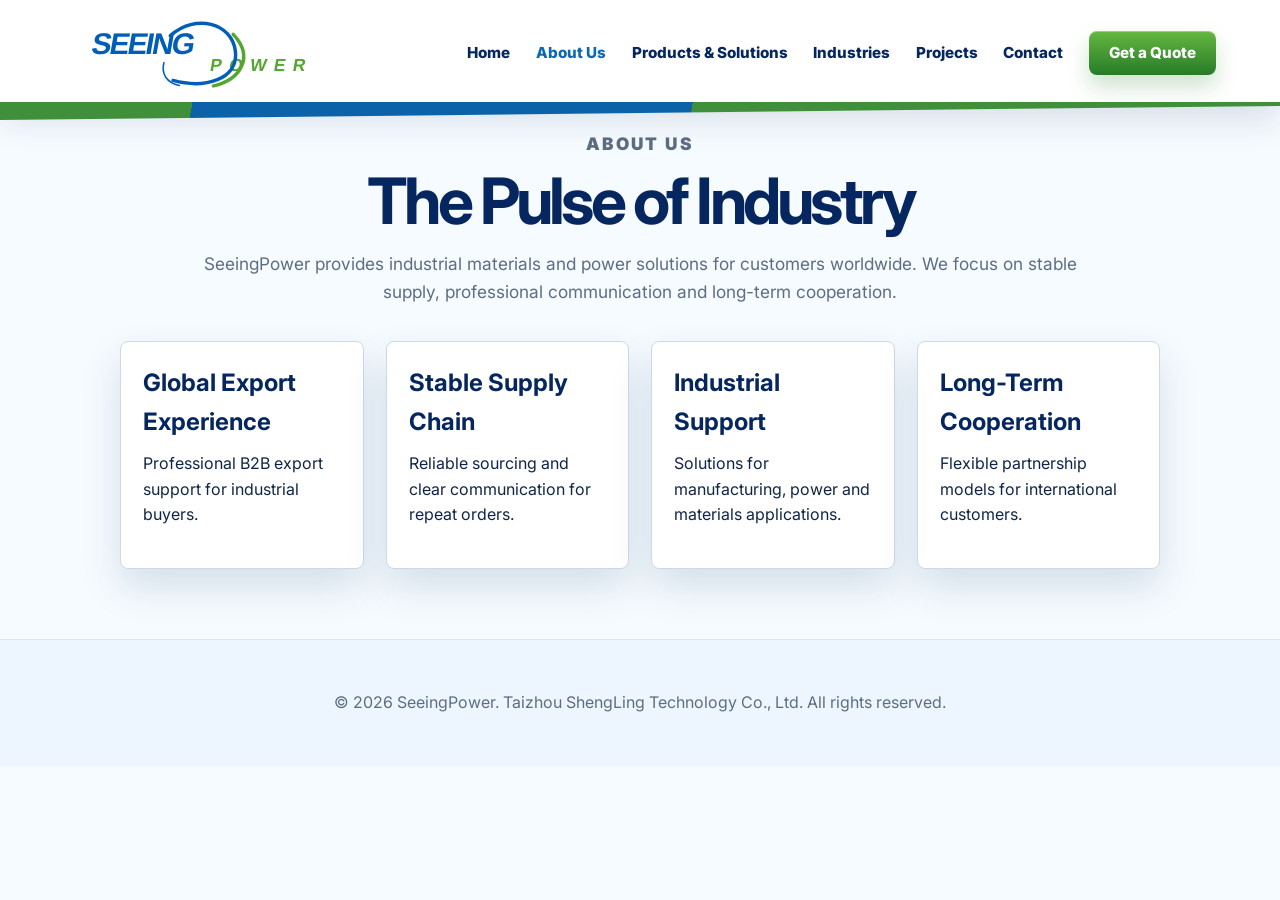
==== about.html @ 0cc02119 "Merge branch 'main' into 4ptxtf-codex/logo" ====
<!DOCTYPE html>
<html lang="en">
<head>
  <meta charset="UTF-8" />
  <meta name="viewport" content="width=device-width, initial-scale=1.0" />
  <meta name="description" content="Learn about SeeingPower, a global supplier of industrial materials and power system solutions." />
  <title>About Us | SeeingPower</title>
  <link rel="preconnect" href="https://fonts.googleapis.com" />
  <link rel="preconnect" href="https://fonts.gstatic.com" crossorigin />
  <link href="https://fonts.googleapis.com/css2?family=Inter:wght@400;500;600;700;800;900&display=swap" rel="stylesheet" />
  <link rel="stylesheet" href="css/style.css" />
</head>
<body>
  <header class="site-header inner-header" data-header><a class="brand" href="index.html" aria-label="SeeingPower home"><img class="brand-logo" src="assets/images/seeingpower-logo.svg" alt="SeeingPower" /></a><button class="nav-toggle" type="button" aria-label="Open navigation" aria-expanded="false" data-nav-toggle><span></span><span></span><span></span></button><nav class="main-nav" data-nav><a href="index.html">Home</a><a class="active" href="about.html">About Us</a><a href="products.html">Products &amp; Solutions</a><a href="index.html#industries">Industries</a><a href="index.html#featured-solutions">Projects</a><a href="contact.html">Contact</a><a class="nav-cta" href="contact.html#get-quote">Get a Quote</a></nav></header>
  <main class="page-main">
    <section class="page-hero"><p class="eyebrow">About Us</p><h1>The Pulse of Industry</h1><p>SeeingPower provides industrial materials and power solutions for customers worldwide. We focus on stable supply, professional communication and long-term cooperation.</p></section>
    <section class="page-grid four"><article class="page-card"><h2>Global Export Experience</h2><p>Professional B2B export support for industrial buyers.</p></article><article class="page-card"><h2>Stable Supply Chain</h2><p>Reliable sourcing and clear communication for repeat orders.</p></article><article class="page-card"><h2>Industrial Support</h2><p>Solutions for manufacturing, power and materials applications.</p></article><article class="page-card"><h2>Long-Term Cooperation</h2><p>Flexible partnership models for international customers.</p></article></section>
  </main>
  <footer class="site-footer"><p>© <span data-year></span> SeeingPower. Taizhou ShengLing Technology Co., Ltd. All rights reserved.</p></footer><script src="js/main.js"></script>
</body>
</html>
---- css/style.css ----
:root {
  --navy: #06265f;
  --blue: #0b68b7;
  --blue-soft: #eaf5ff;
  --green: #49a22f;
  --green-dark: #277321;
  --ink: #0d203d;
  --muted: #5d6d82;
  --line: #c8d8ea;
  --shadow: 0 18px 40px rgba(9, 55, 105, 0.14);
}

* { box-sizing: border-box; }
html { scroll-behavior: smooth; }
body { margin: 0; font-family: Inter, -apple-system, BlinkMacSystemFont, "Segoe UI", sans-serif; color: var(--ink); background: #f6fbff; line-height: 1.6; }
a { color: inherit; text-decoration: none; }

.site-header { position: fixed; inset: 0 0 auto; z-index: 50; min-height: 88px; display: flex; align-items: center; justify-content: space-between; gap: 24px; padding: 18px clamp(20px, 5vw, 64px); background: rgba(255,255,255,0.78); backdrop-filter: blur(12px); transition: background 0.25s ease, box-shadow 0.25s ease; }
.site-header::after { content: ""; position: absolute; left: 0; right: 0; bottom: -14px; height: 18px; background: linear-gradient(100deg, #3f8f3b 0 15%, #0b62a8 15% 54%, #3f8f3b 54% 100%); clip-path: polygon(0 0, 100% 0, 100% 22%, 0 100%); }
.site-header.scrolled, .inner-header { background: rgba(255,255,255,0.97); box-shadow: 0 14px 32px rgba(7, 32, 78, 0.12); }
.brand { display: inline-flex; align-items: center; flex: 0 0 auto; width: clamp(190px, 22vw, 300px); min-width: 190px; }
.brand-logo { display: block; width: 100%; height: auto; max-height: 70px; object-fit: contain; }
.main-nav { display: flex; align-items: center; gap: clamp(10px, 2vw, 28px); }
.main-nav a { color: var(--navy); font-size: 0.95rem; font-weight: 800; }
.main-nav a:hover, .main-nav a.active { color: var(--blue); }
.nav-cta { display: inline-flex; align-items: center; justify-content: center; min-height: 44px; padding: 0 20px; border-radius: 8px; color: #fff !important; background: linear-gradient(180deg, #65b840, #277b27); box-shadow: inset 0 1px 0 rgba(255,255,255,0.35), 0 12px 22px rgba(39,123,39,0.22); }
.nav-toggle { display: none; border: 0; background: transparent; padding: 8px; }
.nav-toggle span { display: block; width: 24px; height: 2px; margin: 5px 0; background: var(--navy); }

.hero { position: relative; min-height: 660px; overflow: hidden; display: flex; align-items: center; padding: 132px clamp(22px, 8vw, 100px) 72px; color: #fff; background: radial-gradient(circle at 80% 24%, rgba(255,255,255,0.94), rgba(255,255,255,0.08) 18%, transparent 34%), linear-gradient(180deg, #83ceff 0%, #d8efff 42%, #f8fcff 100%); }
.hero::after { content: ""; position: absolute; left: -5%; right: -5%; bottom: -62px; z-index: 6; height: 120px; background: rgba(255,255,255,0.97); transform: rotate(-1.5deg); transform-origin: left top; }
.hero-overlay { position: absolute; inset: 0; z-index: 2; background: linear-gradient(90deg, rgba(0,91,176,0.94) 0%, rgba(0,127,214,0.70) 34%, rgba(0,127,214,0.16) 64%, transparent 100%); }
.network-pattern { position: absolute; inset: 110px auto 0 0; z-index: 3; width: 42%; opacity: 0.48; background-image: radial-gradient(circle, rgba(255,255,255,0.95) 0 3px, transparent 4px), linear-gradient(32deg, transparent 48%, rgba(255,255,255,0.45) 49%, rgba(255,255,255,0.45) 51%, transparent 52%), linear-gradient(146deg, transparent 48%, rgba(255,255,255,0.38) 49%, rgba(255,255,255,0.38) 51%, transparent 52%); background-size: 60px 60px, 92px 78px, 88px 76px; mask-image: linear-gradient(90deg, #000 0%, rgba(0,0,0,0.7) 62%, transparent 100%); }
.industrial-scene { position: absolute; inset: 0 0 0 auto; z-index: 1; width: 72%; }
.stack, .factory, .generator-unit, .pipes { position: absolute; display: block; border: 1px solid rgba(5,42,82,0.24); background: linear-gradient(90deg, #c9d5df, #f9fbfd 42%, #8da2b3 70%, #f5f8fb); box-shadow: 0 18px 45px rgba(16,45,72,0.26); }
.stack { bottom: 162px; width: 64px; border-radius: 30px 30px 7px 7px; }
.stack::before { content: ""; position: absolute; left: 9px; right: 9px; top: -28px; height: 34px; border: 2px solid rgba(6,55,100,0.42); border-bottom: 0; border-radius: 18px 18px 0 0; }
.stack-lg { right: 9%; height: 320px; }
.stack-md { right: 22%; bottom: 142px; height: 260px; transform: scale(0.9); }
.stack-sm { right: 40%; bottom: 122px; height: 190px; transform: scale(0.72); }
.factory-main { right: 26%; bottom: 90px; width: 330px; height: 135px; border-radius: 5px; background: linear-gradient(180deg, #f7f8f8, #c8d4dc); }
.factory-sub { right: 47%; bottom: 72px; width: 170px; height: 95px; border-radius: 5px; background: linear-gradient(180deg, #f7f8f8, #c8d4dc); }
.generator-unit { right: 2%; bottom: 72px; width: min(35vw, 460px); height: 145px; border-radius: 16px; background: linear-gradient(90deg, #2f4055, #d8e1e8 24%, #19283a 28%, #91a2b3 58%, #263546 100%); }
.generator-unit::after { content: ""; position: absolute; right: 24px; top: 24px; width: 96px; height: 96px; border-radius: 50%; border: 16px solid #111d2c; background: repeating-radial-gradient(circle, #73889c 0 3px, #1f3044 4px 7px); }
.pipes { right: 0; bottom: 232px; width: 58%; height: 18px; border-radius: 999px; background: linear-gradient(180deg, #f9fbfd, #9baebe); box-shadow: 0 18px 0 #7d91a5, 0 36px 0 #c3d0da; }
.hero-copy { position: relative; z-index: 4; width: min(560px, 100%); text-shadow: 0 3px 12px rgba(0,34,90,0.36); }
.hero h1 { margin: 0; font-size: clamp(3rem, 6.1vw, 5.4rem); line-height: 0.94; font-weight: 900; letter-spacing: -0.045em; }
.title-rule { display: block; width: 92px; height: 4px; margin: 18px 0 14px; background: #fff; border-radius: 999px; }
.hero-subtitle { margin: 0 0 14px; font-size: clamp(1.38rem, 2.5vw, 2rem); font-weight: 800; }
.hero-description { max-width: 440px; margin: 0 0 28px; font-size: clamp(1rem, 1.6vw, 1.18rem); font-weight: 700; line-height: 1.35; }
.hero-actions { display: flex; gap: 14px; flex-wrap: wrap; }
.btn, .small-btn { display: inline-flex; align-items: center; justify-content: center; border: 0; font-weight: 900; cursor: pointer; transition: transform 0.2s ease; }
.btn:hover, .small-btn:hover { transform: translateY(-2px); }
.btn { min-height: 52px; min-width: 170px; padding: 0 28px; border-radius: 8px; font-size: 1rem; }
.btn-green, .small-btn.green { color: #fff; background: linear-gradient(180deg, #65b840, #277b27); box-shadow: inset 0 1px 0 rgba(255,255,255,0.4), 0 12px 24px rgba(18,93,36,0.28); }
.btn-light { color: #13233a; background: linear-gradient(180deg, #f7f9fc, #dfe7ef); border: 1px solid rgba(2,31,82,0.34); box-shadow: 0 10px 20px rgba(8,42,83,0.18); }

.section { width: 100%; padding: 34px clamp(20px, 7vw, 110px); background: linear-gradient(180deg, #fff, #f4f9ff); }
.section-title { display: grid; grid-template-columns: minmax(40px, 1fr) auto minmax(40px, 1fr); gap: 18px; align-items: center; width: min(1040px, 100%); margin: 0 auto 24px; text-align: center; }
.section-title span { height: 1px; background: linear-gradient(90deg, transparent, #9db6d4, transparent); }
.section-title h2 { margin: 0; color: var(--navy); font-size: clamp(1.75rem, 3vw, 2.35rem); line-height: 1.1; font-weight: 900; letter-spacing: -0.04em; }
.service-grid, .industry-strip { display: grid; width: min(980px, 100%); margin: 0 auto; border-radius: 10px; background: rgba(255,255,255,0.72); }
.service-grid { grid-template-columns: repeat(3, 1fr); }
.service-item { display: flex; align-items: center; justify-content: center; gap: 16px; min-height: 94px; padding: 18px 22px; border-right: 1px solid #b9cce3; }
.service-item:last-child, .industry-strip article:last-child { border-right: 0; }
.service-item h3, .industry-strip h3 { margin: 0; color: var(--navy); font-size: 1.22rem; font-weight: 900; }
.service-item p { margin: 3px 0 0; color: #021738; font-size: 0.94rem; }
.icon, .mini-icon { flex: 0 0 auto; position: relative; width: 54px; height: 54px; border-radius: 14px; background: linear-gradient(135deg, #0c66b6, #77c84a); box-shadow: inset 0 1px 0 rgba(255,255,255,0.5), 0 8px 18px rgba(20,88,151,0.18); }
.icon-power::before { content: ""; position: absolute; inset: 12px 10px 10px; border-radius: 6px; background: #dff0ff; border-bottom: 8px solid #0d5ba5; }
.icon-material::before { content: ""; position: absolute; left: 14px; bottom: 10px; width: 11px; height: 30px; background: #e9f6ff; border: 3px solid #0d5ba5; border-radius: 5px 5px 2px 2px; box-shadow: 16px 4px 0 #f7fbff; }
.icon-global { border-radius: 50%; }
.icon-global::before { content: ""; position: absolute; inset: 10px; border: 4px solid #e8f6ff; border-left-color: transparent; border-right-color: #0b5ca7; border-radius: 50%; transform: rotate(-18deg); }
.why-section { background: linear-gradient(90deg, rgba(255,255,255,0.97), rgba(255,255,255,0.86)), radial-gradient(circle at right center, rgba(101,184,236,0.5), transparent 36%); }
.check-list { width: min(430px, 100%); margin: 0 auto; padding: 0; list-style: none; color: #102646; font-size: 1.14rem; font-weight: 800; }
.check-list li { position: relative; margin: 9px 0; padding-left: 32px; }
.check-list li::before { content: "✓"; position: absolute; left: 0; top: -2px; color: var(--green); font-size: 1.35rem; font-weight: 900; }
.industries { background: linear-gradient(180deg, #f7fbff, #eef7ff); }
.industry-strip { grid-template-columns: repeat(4, 1fr); max-width: 1040px; padding: 12px 18px; background: linear-gradient(180deg, #eaf5ff, #dbeaf8); box-shadow: var(--shadow); }
.industry-strip article { display: flex; align-items: center; justify-content: center; gap: 14px; min-height: 72px; padding: 12px 18px; border-right: 1px solid #a9c1de; }
.mini-icon { width: 44px; height: 44px; border-radius: 8px; }
.mini-icon::before { content: ""; position: absolute; left: 10px; right: 10px; bottom: 9px; height: 22px; border-radius: 3px; background: #e9f6ff; }
.featured { background: linear-gradient(180deg, rgba(244,249,255,0.78), rgba(255,255,255,0.92)), radial-gradient(circle at left bottom, rgba(81,177,241,0.42), transparent 36%); }
.solution-grid, .page-grid { display: grid; grid-template-columns: repeat(3, 1fr); gap: 22px; width: min(1040px, calc(100% - 32px)); margin: 0 auto; }
.solution-card, .page-card, .quote-form { overflow: hidden; border: 1px solid #cbd9e8; border-radius: 8px; background: #fff; box-shadow: var(--shadow); }
.solution-art { min-height: 170px; display: flex; align-items: flex-start; justify-content: center; padding-top: 20px; color: #fff; font-size: 1.34rem; font-weight: 900; text-shadow: 0 2px 8px rgba(0,40,90,0.45); }
.art-peroxide { background: linear-gradient(135deg, rgba(6,84,161,0.55), rgba(255,255,255,0.12)), repeating-linear-gradient(90deg, #e9f2f8 0 36px, #abc2d3 37px 46px, #f7fbff 47px 76px); }
.art-solar { background: linear-gradient(135deg, rgba(252,194,66,0.3), rgba(6,93,170,0.35)), repeating-linear-gradient(160deg, #0f5ba8 0 18px, #dcefff 19px 21px, #1d70bd 22px 40px); }
.art-equipment { background: linear-gradient(135deg, rgba(7,36,69,0.28), rgba(255,255,255,0.08)), linear-gradient(90deg, #eef4f7 0 42%, #1d2d3d 43% 56%, #d5e0e7 57% 100%); }
.solution-body, .page-card { padding: 22px; }
.solution-body h3, .page-card h2 { margin: 0 0 10px; color: var(--navy); }
.solution-body p, .page-card p { margin: 0 0 18px; color: #102646; }
.small-btn { min-height: 38px; padding: 0 22px; border-radius: 5px; color: #fff; }
.small-btn.blue { background: linear-gradient(180deg, #116abd, #054a94); }
.about-preview { text-align: center; background: linear-gradient(180deg, #fff, #edf6ff); padding-bottom: 62px; }
.about-preview p { width: min(760px, 100%); margin: 0 auto 26px; color: #071d44; font-size: 1.08rem; line-height: 1.75; }
.site-footer { padding: 34px 20px; text-align: center; color: var(--muted); background: #edf6ff; border-top: 1px solid #d9e8f7; }
.reveal { opacity: 0; transform: translateY(22px); transition: opacity 0.65s ease, transform 0.65s ease; }
.reveal.visible { opacity: 1; transform: none; }

.page-main { padding: 130px 0 70px; }
.page-hero { width: min(920px, calc(100% - 36px)); margin: 0 auto 36px; text-align: center; }
.eyebrow { margin: 0 0 10px; color: var(--green); font-size: 0.82rem; font-weight: 900; letter-spacing: 0.14em; text-transform: uppercase; }
.page-hero h1, .quote-layout h1 { margin: 0; color: var(--navy); font-size: clamp(2.25rem, 5vw, 4.5rem); line-height: 1.02; letter-spacing: -0.06em; }
.page-hero p, .quote-layout p { color: var(--muted); font-size: 1.08rem; }
.page-grid.four { grid-template-columns: repeat(4, 1fr); }
.quote-layout { display: grid; grid-template-columns: 0.9fr 1.1fr; gap: 32px; align-items: start; width: min(1040px, calc(100% - 36px)); margin: 0 auto; }
.response-note { color: var(--green) !important; font-weight: 900; }
.quote-form { display: grid; gap: 12px; padding: 28px; }
.quote-form label { font-weight: 900; color: var(--ink); }
.quote-form input, .quote-form textarea, .quote-form select { width: 100%; border: 1px solid var(--line); border-radius: 12px; padding: 14px 15px; font: inherit; background: #fff; }
.quote-form input:focus, .quote-form textarea:focus, .quote-form select:focus { outline: 3px solid rgba(73,162,47,0.18); border-color: var(--green); }

@media (max-width: 1080px) {
  .brand { width: 230px; min-width: 180px; }
  .main-nav { gap: 14px; }
  .main-nav a { font-size: 0.86rem; }
  .page-grid.four { grid-template-columns: repeat(2, 1fr); }
}

@media (max-width: 900px) {
  .site-header { min-height: 76px; padding: 14px 18px; }
  .nav-toggle { display: block; }
  .main-nav { position: absolute; top: 76px; left: 18px; right: 18px; display: none; flex-direction: column; align-items: stretch; padding: 16px; border-radius: 18px; background: rgba(255,255,255,0.98); box-shadow: 0 18px 45px rgba(7,24,39,0.16); }
  .main-nav.open { display: flex; }
  .main-nav a, .nav-cta { width: 100%; text-align: center; padding: 13px 16px; }
  .hero { min-height: auto; padding: 124px 18px 84px; align-items: flex-start; }
  .industrial-scene { width: 100%; opacity: 0.72; }
  .hero-overlay { background: linear-gradient(180deg, rgba(0,91,176,0.94), rgba(0,127,214,0.58) 56%, rgba(0,55,120,0.22)); }
  .hero-copy, .hero-actions, .hero-actions .btn, .about-preview .btn { width: 100%; }
  .service-grid, .industry-strip, .solution-grid, .page-grid, .page-grid.four, .quote-layout { grid-template-columns: 1fr; }
  .service-item, .industry-strip article { justify-content: flex-start; border-right: 0; border-bottom: 1px solid #b9cce3; }
  .service-item:last-child, .industry-strip article:last-child { border-bottom: 0; }
  .section-title { grid-template-columns: 1fr; gap: 10px; }
  .section-title span { display: none; }
}

@media (max-width: 768px) {
  .brand-logo { height: 46px; }
}

@media (max-width: 560px) {
  .brand { width: 178px; min-width: 0; }
  .brand-logo { max-height: 56px; }
  .hero h1 { font-size: 2.55rem; }
  .hero-subtitle { font-size: 1.26rem; }
  .section { padding: 30px 18px; }
  .solution-grid, .page-grid { width: 100%; }
}

@media (prefers-reduced-motion: reduce) {
  *, *::before, *::after { scroll-behavior: auto !important; animation: none !important; transition: none !important; }
  .reveal { opacity: 1; transform: none; }
}
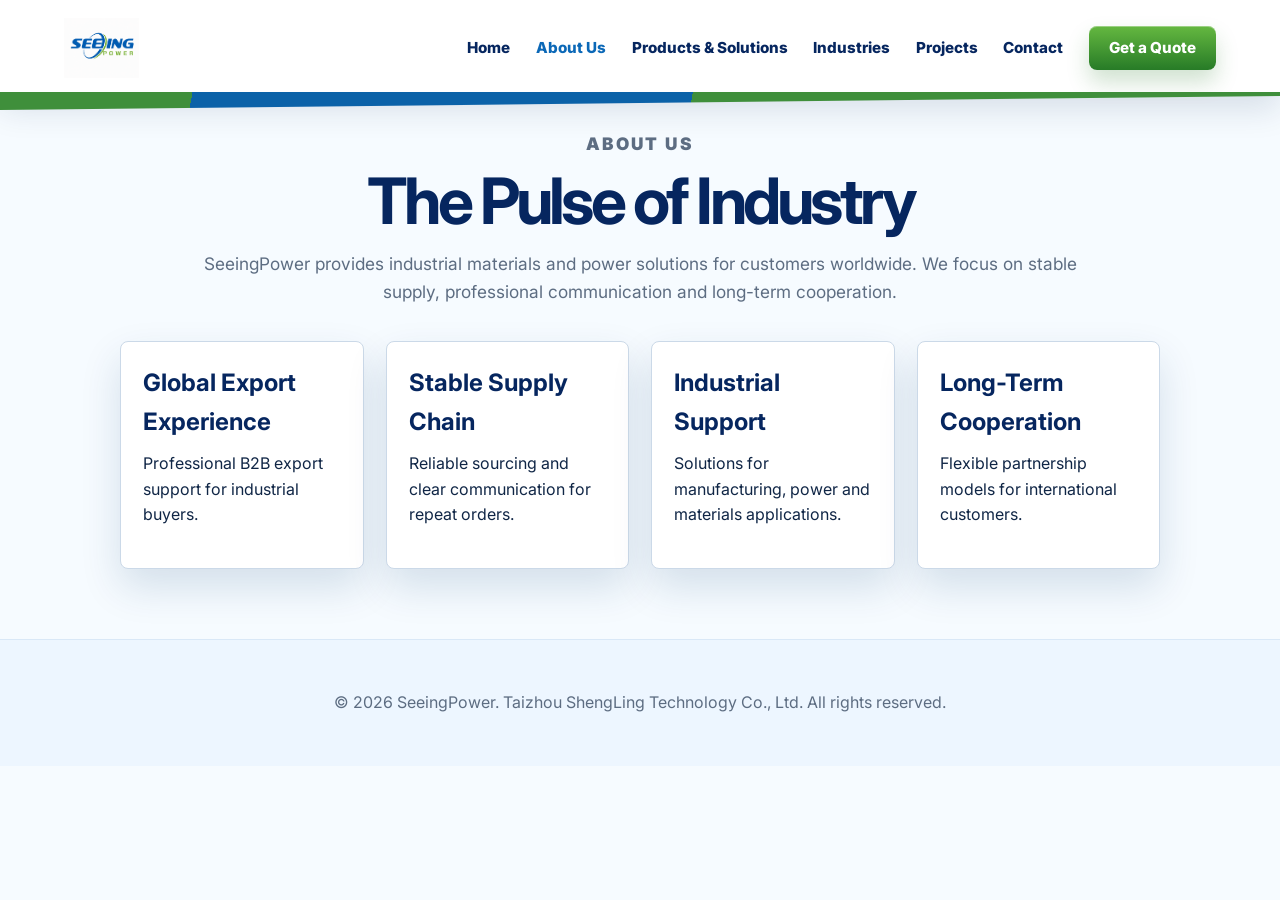
==== commit f35037f5: "Point headers to uploaded PNG logo" ====
--- a/about.html
+++ b/about.html
@@ -11,7 +11,7 @@
   <link rel="stylesheet" href="css/style.css" />
 </head>
 <body>
-  <header class="site-header inner-header" data-header><a class="brand" href="index.html" aria-label="SeeingPower home"><img class="brand-logo" src="assets/images/seeingpower-logo.svg" alt="SeeingPower" /></a><button class="nav-toggle" type="button" aria-label="Open navigation" aria-expanded="false" data-nav-toggle><span></span><span></span><span></span></button><nav class="main-nav" data-nav><a href="index.html">Home</a><a class="active" href="about.html">About Us</a><a href="products.html">Products &amp; Solutions</a><a href="index.html#industries">Industries</a><a href="index.html#featured-solutions">Projects</a><a href="contact.html">Contact</a><a class="nav-cta" href="contact.html#get-quote">Get a Quote</a></nav></header>
+  <header class="site-header inner-header" data-header><a class="brand" href="index.html" aria-label="SeeingPower home"><img class="brand-logo" src="assets/images/seeingpower-logo.png?v=3" alt="SeeingPower"></a><button class="nav-toggle" type="button" aria-label="Open navigation" aria-expanded="false" data-nav-toggle><span></span><span></span><span></span></button><nav class="main-nav" data-nav><a href="index.html">Home</a><a class="active" href="about.html">About Us</a><a href="products.html">Products &amp; Solutions</a><a href="index.html#industries">Industries</a><a href="index.html#featured-solutions">Projects</a><a href="contact.html">Contact</a><a class="nav-cta" href="contact.html#get-quote">Get a Quote</a></nav></header>
   <main class="page-main">
     <section class="page-hero"><p class="eyebrow">About Us</p><h1>The Pulse of Industry</h1><p>SeeingPower provides industrial materials and power solutions for customers worldwide. We focus on stable supply, professional communication and long-term cooperation.</p></section>
     <section class="page-grid four"><article class="page-card"><h2>Global Export Experience</h2><p>Professional B2B export support for industrial buyers.</p></article><article class="page-card"><h2>Stable Supply Chain</h2><p>Reliable sourcing and clear communication for repeat orders.</p></article><article class="page-card"><h2>Industrial Support</h2><p>Solutions for manufacturing, power and materials applications.</p></article><article class="page-card"><h2>Long-Term Cooperation</h2><p>Flexible partnership models for international customers.</p></article></section>
--- a/css/style.css
+++ b/css/style.css
@@ -18,8 +18,10 @@
 .site-header { position: fixed; inset: 0 0 auto; z-index: 50; min-height: 88px; display: flex; align-items: center; justify-content: space-between; gap: 24px; padding: 18px clamp(20px, 5vw, 64px); background: rgba(255,255,255,0.78); backdrop-filter: blur(12px); transition: background 0.25s ease, box-shadow 0.25s ease; }
 .site-header::after { content: ""; position: absolute; left: 0; right: 0; bottom: -14px; height: 18px; background: linear-gradient(100deg, #3f8f3b 0 15%, #0b62a8 15% 54%, #3f8f3b 54% 100%); clip-path: polygon(0 0, 100% 0, 100% 22%, 0 100%); }
 .site-header.scrolled, .inner-header { background: rgba(255,255,255,0.97); box-shadow: 0 14px 32px rgba(7, 32, 78, 0.12); }
-.brand { display: inline-flex; align-items: center; flex: 0 0 auto; width: clamp(190px, 22vw, 300px); min-width: 190px; }
-.brand-logo { display: block; width: 100%; height: auto; max-height: 70px; object-fit: contain; }
+.brand { display: inline-flex; align-items: center; min-width: 260px; color: #0b4f9e; font-size: clamp(1.45rem, 2.4vw, 2.25rem); font-style: italic; font-weight: 900; letter-spacing: -0.08em; text-transform: uppercase; }
+.brand-green { color: var(--green); }
+.brand-orbit { width: 44px; height: 56px; margin: 0 -12px 0 -4px; border: 4px solid #0c5ba7; border-left-color: transparent; border-radius: 50%; transform: rotate(-10deg); position: relative; }
+.brand-orbit::after { content: ""; position: absolute; top: -4px; right: 3px; width: 12px; height: 45px; border-right: 4px solid var(--green); border-radius: 50%; }
 .main-nav { display: flex; align-items: center; gap: clamp(10px, 2vw, 28px); }
 .main-nav a { color: var(--navy); font-size: 0.95rem; font-weight: 800; }
 .main-nav a:hover, .main-nav a.active { color: var(--blue); }
@@ -111,7 +113,7 @@
 .quote-form input:focus, .quote-form textarea:focus, .quote-form select:focus { outline: 3px solid rgba(73,162,47,0.18); border-color: var(--green); }
 
 @media (max-width: 1080px) {
-  .brand { width: 230px; min-width: 180px; }
+  .brand { min-width: 220px; }
   .main-nav { gap: 14px; }
   .main-nav a { font-size: 0.86rem; }
   .page-grid.four { grid-template-columns: repeat(2, 1fr); }
@@ -134,13 +136,9 @@
   .section-title span { display: none; }
 }
 
-@media (max-width: 768px) {
-  .brand-logo { height: 46px; }
-}
-
 @media (max-width: 560px) {
-  .brand { width: 178px; min-width: 0; }
-  .brand-logo { max-height: 56px; }
+  .brand { min-width: 0; font-size: 1.28rem; }
+  .brand-orbit { width: 34px; height: 42px; border-width: 3px; margin: 0 -10px 0 -4px; }
   .hero h1 { font-size: 2.55rem; }
   .hero-subtitle { font-size: 1.26rem; }
   .section { padding: 30px 18px; }
@@ -151,3 +149,1556 @@
   *, *::before, *::after { scroll-behavior: auto !important; animation: none !important; transition: none !important; }
   .reveal { opacity: 1; transform: none; }
 }
+
+/* V3 Commercial Conversion Landing Page */
+.landing-v3 .site-header {
+  background: rgba(255,255,255,0.94);
+  box-shadow: 0 14px 32px rgba(7,32,78,0.10);
+}
+
+.landing-v3 .main-nav {
+  gap: clamp(10px, 1.6vw, 22px);
+}
+
+.conversion-hero {
+  min-height: 610px;
+  padding-bottom: 56px;
+}
+
+.conversion-hero::after {
+  height: 84px;
+  bottom: -46px;
+}
+
+.conversion-copy {
+  width: min(720px, 100%);
+}
+
+.ad-eyebrow {
+  display: inline-flex;
+  margin: 0 0 18px;
+  padding: 8px 12px;
+  border: 1px solid rgba(255,255,255,0.42);
+  border-radius: 999px;
+  background: rgba(255,255,255,0.14);
+  color: #fff;
+  font-size: 0.88rem;
+  font-weight: 900;
+  letter-spacing: 0.03em;
+  text-transform: uppercase;
+}
+
+.conversion-copy h1 {
+  max-width: 760px;
+  font-size: clamp(2.65rem, 5vw, 5.1rem);
+  line-height: 0.98;
+}
+
+.conversion-copy .hero-subtitle {
+  max-width: 760px;
+  margin-top: 18px;
+  font-size: clamp(1.15rem, 2.2vw, 1.75rem);
+}
+
+.conversion-actions {
+  margin-top: 26px;
+}
+
+.trust-line {
+  margin: 18px 0 0;
+  color: #fff;
+  font-weight: 900;
+  letter-spacing: 0.01em;
+}
+
+.quote-panel {
+  position: relative;
+  z-index: 8;
+  display: grid;
+  grid-template-columns: 0.85fr 1.15fr;
+  gap: 30px;
+  align-items: start;
+  width: min(1120px, calc(100% - 36px));
+  margin: -34px auto 0;
+  padding: 30px;
+  border: 1px solid #cbd9e8;
+  border-radius: 18px;
+  background: rgba(255,255,255,0.98);
+  box-shadow: 0 22px 55px rgba(9,55,105,0.18);
+}
+
+.quote-intro {
+  position: sticky;
+  top: 112px;
+  padding: 20px 10px;
+}
+
+.quote-intro h2,
+.bottom-cta h2 {
+  margin: 0;
+  color: var(--navy);
+  font-size: clamp(2rem, 4vw, 3.2rem);
+  line-height: 1.04;
+  letter-spacing: -0.05em;
+}
+
+.quote-intro p {
+  color: var(--muted);
+  font-size: 1.08rem;
+}
+
+.mini-trust {
+  display: flex;
+  flex-wrap: wrap;
+  gap: 10px;
+  margin-top: 20px;
+}
+
+.mini-trust span,
+.trust-signals a {
+  display: inline-flex;
+  align-items: center;
+  justify-content: center;
+  min-height: 38px;
+  padding: 0 14px;
+  border-radius: 999px;
+  color: #176a28;
+  background: #edf8ed;
+  font-weight: 900;
+}
+
+.form-note {
+  margin: 0;
+  color: var(--green);
+  font-weight: 900;
+  text-align: center;
+}
+
+.ads-section {
+  padding-top: 58px;
+}
+
+.ads-grid {
+  display: grid;
+  grid-template-columns: repeat(5, 1fr);
+  gap: 14px;
+  width: min(1120px, 100%);
+  margin: 0 auto;
+}
+
+.ads-grid a {
+  display: flex;
+  min-height: 112px;
+  align-items: center;
+  justify-content: center;
+  padding: 20px;
+  border: 1px solid #cbd9e8;
+  border-radius: 14px;
+  background: #fff;
+  color: var(--navy);
+  text-align: center;
+  font-weight: 900;
+  box-shadow: var(--shadow);
+}
+
+.ads-grid a::before {
+  content: "✓";
+  margin-right: 8px;
+  color: var(--green);
+  font-size: 1.2rem;
+}
+
+.trust-signals {
+  display: grid;
+  grid-template-columns: repeat(4, 1fr);
+  gap: 14px;
+  width: min(1120px, calc(100% - 36px));
+  margin: 0 auto;
+  padding: 28px 0 16px;
+}
+
+.trust-signals a {
+  min-height: 74px;
+  border: 1px solid #bdd6bd;
+  border-radius: 12px;
+  background: linear-gradient(180deg, #f7fff7, #e8f5ec);
+  color: #155d24;
+  text-align: center;
+}
+
+.product-landing {
+  padding-top: 42px;
+}
+
+.landing-products {
+  display: grid;
+  grid-template-columns: repeat(3, 1fr);
+  gap: 22px;
+  width: min(1120px, 100%);
+  margin: 0 auto;
+}
+
+.landing-card {
+  display: flex;
+  flex-direction: column;
+  min-height: 300px;
+  padding: 26px;
+  border: 1px solid #cbd9e8;
+  border-radius: 16px;
+  background: #fff;
+  box-shadow: var(--shadow);
+}
+
+.landing-card.peroxide-card {
+  background: linear-gradient(180deg, #fff, #f7fbff);
+}
+
+.landing-card h3 {
+  margin: 0 0 12px;
+  color: var(--navy);
+  font-size: 1.35rem;
+  line-height: 1.2;
+}
+
+.landing-card p:not(.eyebrow) {
+  margin: 0 0 20px;
+  color: var(--muted);
+}
+
+.landing-card .small-btn {
+  margin-top: auto;
+  align-self: flex-start;
+}
+
+.bottom-cta {
+  width: min(980px, calc(100% - 36px));
+  margin: 20px auto 70px;
+  padding: 42px;
+  border-radius: 20px;
+  background: linear-gradient(135deg, #eef8ff, #f7fff5);
+  text-align: center;
+  box-shadow: var(--shadow);
+}
+
+.bottom-cta p {
+  max-width: 680px;
+  margin: 14px auto 0;
+  color: var(--muted);
+  font-size: 1.08rem;
+}
+
+.bottom-cta .hero-actions {
+  justify-content: center;
+}
+
+.whatsapp-float {
+  position: fixed;
+  right: 22px;
+  bottom: 22px;
+  z-index: 80;
+  display: inline-flex;
+  align-items: center;
+  justify-content: center;
+  min-height: 50px;
+  padding: 0 18px;
+  border-radius: 999px;
+  color: #fff;
+  background: linear-gradient(180deg, #37c763, #159947);
+  box-shadow: 0 12px 26px rgba(21,153,71,0.32);
+  font-weight: 900;
+}
+
+.whatsapp-float::before {
+  content: "";
+  width: 10px;
+  height: 10px;
+  margin-right: 8px;
+  border-radius: 50%;
+  background: #fff;
+}
+
+@media (max-width: 1080px) {
+  .ads-grid { grid-template-columns: repeat(2, 1fr); }
+  .trust-signals { grid-template-columns: repeat(2, 1fr); }
+}
+
+@media (max-width: 900px) {
+  .conversion-hero {
+    min-height: auto;
+    padding-top: 112px;
+    padding-bottom: 58px;
+  }
+
+  .conversion-actions,
+  .conversion-actions .btn,
+  .quote-form .btn {
+    width: 100%;
+  }
+
+  .quote-panel {
+    grid-template-columns: 1fr;
+    width: min(100% - 24px, 1120px);
+    margin-top: 0;
+    padding: 22px;
+  }
+
+  .quote-intro {
+    position: static;
+    padding: 0;
+  }
+
+  .landing-products {
+    grid-template-columns: 1fr;
+  }
+
+  .landing-card .small-btn {
+    width: 100%;
+  }
+}
+
+@media (max-width: 560px) {
+  .conversion-copy h1 {
+    font-size: 2.2rem;
+  }
+
+  .ad-eyebrow {
+    font-size: 0.72rem;
+  }
+
+  .ads-grid,
+  .trust-signals {
+    grid-template-columns: 1fr;
+  }
+
+  .bottom-cta {
+    padding: 28px 20px;
+  }
+
+  .whatsapp-float {
+    left: 14px;
+    right: 14px;
+    bottom: 14px;
+  }
+
+  .site-footer {
+    padding-bottom: 82px;
+  }
+}
+
+/* V3 conversion refinements */
+.process-section {
+  padding-top: 28px;
+  background: linear-gradient(180deg, #f9fcff, #ffffff);
+}
+
+.process-grid,
+.faq-grid {
+  display: grid;
+  grid-template-columns: repeat(3, 1fr);
+  gap: 18px;
+  width: min(1120px, 100%);
+  margin: 0 auto;
+}
+
+.process-grid article,
+.faq-grid details {
+  border: 1px solid #cbd9e8;
+  border-radius: 16px;
+  background: #fff;
+  box-shadow: var(--shadow);
+}
+
+.process-grid article {
+  padding: 26px;
+}
+
+.process-grid strong {
+  display: grid;
+  place-items: center;
+  width: 42px;
+  height: 42px;
+  margin-bottom: 16px;
+  border-radius: 50%;
+  color: #fff;
+  background: linear-gradient(180deg, #65b840, #277b27);
+  font-size: 1.15rem;
+}
+
+.process-grid h3,
+.faq-grid summary {
+  color: var(--navy);
+  font-weight: 900;
+}
+
+.process-grid h3 {
+  margin: 0 0 10px;
+  font-size: 1.22rem;
+}
+
+.process-grid p,
+.faq-grid p {
+  color: var(--muted);
+}
+
+.process-grid a,
+.faq-grid a {
+  color: var(--green-dark);
+  font-weight: 900;
+}
+
+.faq-conversion {
+  padding-top: 28px;
+  background: linear-gradient(180deg, #ffffff, #f4f9ff);
+}
+
+.faq-grid details {
+  padding: 22px;
+}
+
+.faq-grid summary {
+  cursor: pointer;
+  list-style: none;
+}
+
+.faq-grid summary::-webkit-details-marker {
+  display: none;
+}
+
+.faq-grid summary::after {
+  content: "+";
+  float: right;
+  color: var(--green);
+  font-size: 1.25rem;
+}
+
+.faq-grid details[open] summary::after {
+  content: "–";
+}
+
+@media (max-width: 900px) {
+  .process-grid,
+  .faq-grid {
+    grid-template-columns: 1fr;
+  }
+}
+
+/* V4 premium industrial homepage */
+.homepage-v4 {
+  background: #f4f7fb;
+}
+
+.homepage-v4 .site-header {
+  background: rgba(255,255,255,0.92);
+  box-shadow: 0 10px 30px rgba(4,27,66,0.10);
+}
+
+.v4-hero {
+  position: relative;
+  min-height: 100vh;
+  display: flex;
+  align-items: center;
+  overflow: hidden;
+  padding: 120px clamp(22px, 7vw, 96px) 80px;
+  color: #fff;
+  background-image:
+    linear-gradient(90deg, rgba(3,25,64,0.94) 0%, rgba(5,55,112,0.78) 40%, rgba(5,55,112,0.22) 68%, rgba(5,55,112,0.04) 100%),
+    url("data:image/svg+xml,%3Csvg xmlns='http://www.w3.org/2000/svg' viewBox='0 0 1600 900'%3E%3Cdefs%3E%3ClinearGradient id='sky' x1='0' x2='0' y1='0' y2='1'%3E%3Cstop stop-color='%2389c7f8'/%3E%3Cstop offset='.5' stop-color='%23d9ecfb'/%3E%3Cstop offset='1' stop-color='%23f7fbff'/%3E%3C/linearGradient%3E%3ClinearGradient id='steel' x1='0' x2='1'%3E%3Cstop stop-color='%23899aaa'/%3E%3Cstop offset='.35' stop-color='%23f7fafc'/%3E%3Cstop offset='.7' stop-color='%236f8498'/%3E%3Cstop offset='1' stop-color='%23dce5ec'/%3E%3C/linearGradient%3E%3C/defs%3E%3Crect width='1600' height='900' fill='url(%23sky)'/%3E%3Ccircle cx='1000' cy='190' r='90' fill='%23fff' opacity='.65'/%3E%3Cg opacity='.85'%3E%3Crect x='820' y='455' width='430' height='165' fill='%23eef3f6' stroke='%23798ea1'/%3E%3Crect x='940' y='395' width='95' height='225' fill='url(%23steel)' stroke='%2367788a'/%3E%3Crect x='1070' y='300' width='120' height='320' rx='45' fill='url(%23steel)' stroke='%2367788a'/%3E%3Crect x='1270' y='210' width='130' height='410' rx='52' fill='url(%23steel)' stroke='%2367788a'/%3E%3Cpath d='M810 500H1520' stroke='%23718495' stroke-width='22'/%3E%3Cpath d='M790 540H1520' stroke='%23c5d0da' stroke-width='18'/%3E%3Crect x='960' y='635' width='520' height='145' rx='20' fill='%23243142'/%3E%3Crect x='995' y='660' width='260' height='96' fill='%23dbe5ec'/%3E%3Ccircle cx='1375' cy='708' r='62' fill='%23131e2d'/%3E%3Ccircle cx='1375' cy='708' r='36' fill='%23788da0'/%3E%3Crect x='560' y='540' width='210' height='120' fill='%23e9eff3' stroke='%23798ea1'/%3E%3C/g%3E%3C/svg%3E");
+  background-size: cover;
+  background-position: center;
+  background-repeat: no-repeat;
+}
+
+.v4-hero-content {
+  position: relative;
+  z-index: 2;
+  width: min(680px, 100%);
+}
+
+.v4-kicker {
+  margin: 0 0 18px;
+  color: #8ee06a;
+  font-size: 0.86rem;
+  font-weight: 900;
+  letter-spacing: 0.16em;
+  text-transform: uppercase;
+}
+
+.v4-hero h1 {
+  margin: 0;
+  font-size: clamp(3.2rem, 7vw, 6.6rem);
+  line-height: 0.9;
+  letter-spacing: -0.07em;
+  text-transform: uppercase;
+}
+
+.v4-subtitle {
+  margin: 26px 0 0;
+  font-size: clamp(1.35rem, 2.4vw, 2rem);
+  font-weight: 800;
+}
+
+.v4-description {
+  max-width: 560px;
+  margin: 18px 0 0;
+  color: rgba(255,255,255,0.84);
+  font-size: 1.08rem;
+}
+
+.v4-actions {
+  display: flex;
+  flex-wrap: wrap;
+  gap: 14px;
+  margin-top: 34px;
+}
+
+.v4-section {
+  padding: 76px clamp(20px, 7vw, 96px);
+}
+
+.v4-section-heading {
+  max-width: 760px;
+  margin: 0 auto 34px;
+  text-align: center;
+}
+
+.v4-section-heading h2,
+.v4-about h2,
+.v4-quote h2 {
+  margin: 0;
+  color: var(--navy);
+  font-size: clamp(2rem, 4vw, 3.5rem);
+  line-height: 1.02;
+  letter-spacing: -0.055em;
+}
+
+.v4-card-grid,
+.v4-solution-grid {
+  display: grid;
+  grid-template-columns: repeat(3, 1fr);
+  gap: 24px;
+  width: min(1120px, 100%);
+  margin: 0 auto;
+}
+
+.v4-service-card,
+.v4-solution-card {
+  background: #fff;
+  border: 1px solid rgba(160,183,210,0.72);
+  border-radius: 18px;
+  box-shadow: 0 18px 45px rgba(6,42,90,0.10);
+  transition: transform 0.22s ease, box-shadow 0.22s ease;
+}
+
+.v4-service-card:hover,
+.v4-solution-card:hover {
+  transform: translateY(-6px);
+  box-shadow: 0 26px 60px rgba(6,42,90,0.16);
+}
+
+.v4-service-card {
+  padding: 30px;
+}
+
+.v4-service-card h3,
+.v4-solution-body h3 {
+  margin: 18px 0 10px;
+  color: var(--navy);
+  font-size: 1.35rem;
+}
+
+.v4-service-card p,
+.v4-solution-body p,
+.v4-about p,
+.v4-quote p {
+  color: var(--muted);
+}
+
+.v4-service-card a {
+  color: var(--green-dark);
+  font-weight: 900;
+}
+
+.v4-icon {
+  display: grid;
+  place-items: center;
+  width: 58px;
+  height: 58px;
+  border-radius: 16px;
+  background: linear-gradient(135deg, #0b68b7, #49a22f);
+}
+
+.v4-icon::before {
+  content: "";
+  width: 26px;
+  height: 26px;
+  border-radius: 6px;
+  background: rgba(255,255,255,0.9);
+}
+
+.v4-trust {
+  display: grid;
+  grid-template-columns: repeat(4, 1fr);
+  gap: 1px;
+  width: min(1120px, calc(100% - 40px));
+  margin: 0 auto;
+  overflow: hidden;
+  border-radius: 18px;
+  background: #c8d8ea;
+  box-shadow: 0 18px 45px rgba(6,42,90,0.12);
+}
+
+.v4-trust div {
+  padding: 26px 20px;
+  background: #fff;
+  text-align: center;
+}
+
+.v4-trust strong {
+  display: block;
+  color: var(--navy);
+  font-size: 1.55rem;
+  font-weight: 900;
+}
+
+.v4-trust span {
+  color: var(--muted);
+  font-weight: 800;
+}
+
+.v4-solution-card {
+  overflow: hidden;
+  display: flex;
+  min-height: 440px;
+  flex-direction: column;
+}
+
+.v4-solution-image {
+  min-height: 190px;
+  background-size: cover;
+  background-position: center;
+  transition: transform 0.25s ease;
+}
+
+.v4-solution-card:hover .v4-solution-image {
+  transform: scale(1.035);
+}
+
+.peroxide-bg { background-image: linear-gradient(135deg, rgba(6,84,161,0.52), rgba(255,255,255,0.1)), repeating-linear-gradient(90deg, #e9f2f8 0 36px, #abc2d3 37px 46px, #f7fbff 47px 76px); }
+.solar-bg { background-image: linear-gradient(135deg, rgba(252,194,66,0.28), rgba(6,93,170,0.38)), repeating-linear-gradient(160deg, #0f5ba8 0 18px, #dcefff 19px 21px, #1d70bd 22px 40px); }
+.generator-bg { background-image: linear-gradient(135deg, rgba(7,36,69,0.28), rgba(255,255,255,0.08)), linear-gradient(90deg, #eef4f7 0 42%, #1d2d3d 43% 56%, #d5e0e7 57% 100%); }
+
+.v4-solution-body {
+  display: flex;
+  flex: 1;
+  flex-direction: column;
+  padding: 26px;
+}
+
+.v4-solution-body .small-btn {
+  margin-top: auto;
+  align-self: flex-start;
+}
+
+.v4-about {
+  display: grid;
+  grid-template-columns: 1fr 0.9fr;
+  gap: 36px;
+  align-items: center;
+  width: min(1120px, calc(100% - 40px));
+  margin: 0 auto 76px;
+  padding: 42px;
+  border-radius: 22px;
+  background: #fff;
+  box-shadow: 0 18px 45px rgba(6,42,90,0.10);
+}
+
+.v4-about-image {
+  min-height: 280px;
+  border-radius: 18px;
+  background-image: linear-gradient(135deg, rgba(6,38,95,0.28), rgba(73,162,47,0.16)), linear-gradient(90deg, #dce6ee, #f7fbff 45%, #879bac 46%, #2c3d50 64%, #d3dee7 65%);
+  background-size: cover;
+}
+
+.v4-quote {
+  display: grid;
+  grid-template-columns: 0.8fr 1.2fr;
+  gap: 28px;
+  align-items: center;
+  width: min(1120px, calc(100% - 40px));
+  margin: 0 auto 70px;
+  padding: 34px;
+  border-radius: 22px;
+  background: linear-gradient(135deg, #06265f, #0b68b7);
+  color: #fff;
+}
+
+.v4-quote h2,
+.v4-quote p,
+.v4-quote .eyebrow {
+  color: #fff;
+}
+
+.v4-inline-form {
+  display: grid;
+  grid-template-columns: repeat(5, 1fr);
+  gap: 12px;
+}
+
+.v4-inline-form input,
+.v4-inline-form select {
+  min-height: 52px;
+  width: 100%;
+  border: 0;
+  border-radius: 10px;
+  padding: 0 14px;
+  font: inherit;
+}
+
+@media (max-width: 980px) {
+  .v4-card-grid,
+  .v4-solution-grid,
+  .v4-trust,
+  .v4-about,
+  .v4-quote,
+  .v4-inline-form {
+    grid-template-columns: 1fr;
+  }
+
+  .v4-hero {
+    min-height: 100vh;
+    padding-top: 120px;
+  }
+
+  .v4-actions,
+  .v4-actions .btn,
+  .v4-inline-form .btn {
+    width: 100%;
+  }
+
+  .v4-about {
+    padding: 28px;
+  }
+}
+
+@media (max-width: 560px) {
+  .v4-hero h1 {
+    font-size: 2.65rem;
+  }
+
+  .v4-section {
+    padding: 54px 18px;
+  }
+
+  .v4-about,
+  .v4-quote,
+  .v4-trust {
+    width: calc(100% - 28px);
+  }
+}
+
+/* Reference image matched homepage */
+.reference-v5 {
+  background: #eef7ff;
+}
+
+.reference-v5 .site-header.reference-header {
+  position: fixed;
+  top: 0;
+  min-height: 76px;
+  padding: 12px clamp(22px, 5vw, 58px);
+  background: rgba(255,255,255,0.96);
+  box-shadow: none;
+}
+
+.reference-v5 .site-header.reference-header::after {
+  bottom: -18px;
+  height: 22px;
+  background: linear-gradient(100deg, #4d9340 0 18%, #0d65aa 18% 58%, #4d9340 58% 100%);
+  clip-path: polygon(0 0, 100% 0, 100% 20%, 0 100%);
+}
+
+.reference-logo {
+  display: inline-flex;
+  align-items: center;
+  min-width: 250px;
+  color: #0b4f9e;
+  font-size: clamp(1.5rem, 2.4vw, 2.25rem);
+  font-style: italic;
+  font-weight: 900;
+  letter-spacing: -0.08em;
+  line-height: 1;
+}
+
+.reference-logo strong {
+  color: #4b9e2f;
+}
+
+.reference-logo i {
+  width: 44px;
+  height: 54px;
+  margin: 0 -12px 0 -5px;
+  border: 4px solid #0e5aa5;
+  border-left-color: transparent;
+  border-radius: 50%;
+  transform: rotate(-10deg);
+}
+
+.reference-menu {
+  gap: clamp(12px, 2vw, 26px);
+}
+
+.reference-menu a {
+  color: #06265f;
+  font-size: 0.9rem;
+  font-weight: 800;
+}
+
+.reference-menu .nav-cta {
+  min-height: 42px;
+  padding: 0 20px;
+  border-radius: 7px;
+}
+
+.reference-hero-shot {
+  position: relative;
+  min-height: 525px;
+  display: flex;
+  align-items: center;
+  padding: 112px clamp(34px, 7vw, 92px) 58px;
+  color: #fff;
+  background-image:
+    linear-gradient(90deg, rgba(24,133,213,0.88) 0%, rgba(61,161,228,0.58) 35%, rgba(255,255,255,0.08) 62%, rgba(255,255,255,0) 100%),
+    radial-gradient(circle at 5% 50%, rgba(255,255,255,0.72) 0 3px, transparent 4px),
+    url("data:image/svg+xml,%3Csvg xmlns='http://www.w3.org/2000/svg' viewBox='0 0 1600 700'%3E%3Cdefs%3E%3ClinearGradient id='sky' x1='0' x2='0' y1='0' y2='1'%3E%3Cstop stop-color='%237dc3f8'/%3E%3Cstop offset='.5' stop-color='%23d9edfb'/%3E%3Cstop offset='1' stop-color='%23f9fcff'/%3E%3C/linearGradient%3E%3ClinearGradient id='steel' x1='0' x2='1'%3E%3Cstop stop-color='%237d91a5'/%3E%3Cstop offset='.35' stop-color='%23f4f7f9'/%3E%3Cstop offset='.72' stop-color='%23748799'/%3E%3Cstop offset='1' stop-color='%23e2ebf1'/%3E%3C/linearGradient%3E%3C/defs%3E%3Crect width='1600' height='700' fill='url(%23sky)'/%3E%3Cellipse cx='930' cy='260' rx='90' ry='50' fill='%23fff' opacity='.65'/%3E%3Cellipse cx='1100' cy='170' rx='150' ry='60' fill='%23fff' opacity='.75'/%3E%3Cellipse cx='1215' cy='205' rx='160' ry='52' fill='%23fff' opacity='.65'/%3E%3Cg opacity='.9'%3E%3Crect x='780' y='370' width='420' height='150' fill='%23eef3f6' stroke='%23798ea1'/%3E%3Crect x='930' y='320' width='86' height='205' fill='url(%23steel)' stroke='%2367788a'/%3E%3Crect x='1080' y='235' width='112' height='285' rx='42' fill='url(%23steel)' stroke='%2367788a'/%3E%3Crect x='1295' y='120' width='128' height='405' rx='48' fill='url(%23steel)' stroke='%2367788a'/%3E%3Cpath d='M790 410H1540' stroke='%23718495' stroke-width='20'/%3E%3Cpath d='M760 450H1540' stroke='%23c6d1da' stroke-width='18'/%3E%3Crect x='960' y='535' width='500' height='130' rx='20' fill='%23243142'/%3E%3Crect x='995' y='560' width='245' height='80' fill='%23dbe5ec'/%3E%3Ccircle cx='1365' cy='600' r='58' fill='%23131e2d'/%3E%3Ccircle cx='1365' cy='600' r='34' fill='%23788da0'/%3E%3Crect x='585' y='470' width='190' height='110' fill='%23e9eff3' stroke='%23798ea1'/%3E%3C/g%3E%3Cpath d='M0 642 C 300 590 500 720 820 642 S 1260 600 1600 642 L1600 700 L0 700Z' fill='%23fff' opacity='.75'/%3E%3C/svg%3E");
+  background-size: cover, 62px 62px, cover;
+  background-position: center, left top, center;
+  background-repeat: no-repeat;
+}
+
+.reference-hero-shot::after {
+  content: "";
+  position: absolute;
+  left: 0;
+  right: 0;
+  bottom: 0;
+  height: 78px;
+  background: linear-gradient(90deg, rgba(42,155,230,0.55), rgba(255,255,255,0.72));
+  clip-path: polygon(0 45%, 100% 75%, 100% 100%, 0 100%);
+}
+
+.reference-hero-copy {
+  position: relative;
+  z-index: 2;
+  max-width: 620px;
+  text-shadow: 0 3px 14px rgba(0,45,96,0.35);
+}
+
+.reference-hero-copy h1 {
+  margin: 0;
+  max-width: 560px;
+  font-size: clamp(3rem, 6vw, 5.5rem);
+  line-height: 0.94;
+  font-weight: 900;
+  letter-spacing: -0.045em;
+  text-transform: uppercase;
+}
+
+.reference-rule {
+  display: block;
+  width: 92px;
+  height: 4px;
+  margin: 18px 0 14px;
+  background: #fff;
+}
+
+.reference-subtitle {
+  margin: 0 0 12px;
+  font-size: clamp(1.25rem, 2.2vw, 1.9rem);
+  font-weight: 800;
+}
+
+.reference-desc {
+  max-width: 430px;
+  margin: 0;
+  font-size: 1.05rem;
+  font-weight: 700;
+}
+
+.reference-buttons {
+  display: flex;
+  flex-wrap: wrap;
+  gap: 14px;
+  margin-top: 28px;
+}
+
+.ref-green,
+.ref-light,
+.learn {
+  border-radius: 6px;
+}
+
+.ref-green {
+  color: #fff;
+  background: linear-gradient(180deg, #66b83f, #287c27);
+}
+
+.ref-light {
+  color: #17243a;
+  background: linear-gradient(180deg, #f8fafc, #e3e9ef);
+  border: 1px solid rgba(0,30,70,0.35);
+}
+
+.reference-block {
+  padding: 26px clamp(20px, 7vw, 96px);
+  background: linear-gradient(180deg, #fff, #f4f9ff);
+}
+
+.reference-heading {
+  display: grid;
+  grid-template-columns: minmax(60px, 1fr) auto minmax(60px, 1fr);
+  gap: 18px;
+  align-items: center;
+  width: min(1040px, 100%);
+  margin: 0 auto 24px;
+  text-align: center;
+}
+
+.reference-heading h2 {
+  margin: 0;
+  color: #06265f;
+  font-size: clamp(1.65rem, 3vw, 2.28rem);
+  line-height: 1.1;
+  font-weight: 900;
+  letter-spacing: -0.04em;
+}
+
+.reference-heading span {
+  height: 1px;
+  background: linear-gradient(90deg, transparent, #9db6d4, transparent);
+}
+
+.reference-service-row {
+  display: grid;
+  grid-template-columns: repeat(3, 1fr);
+  width: min(880px, 100%);
+  margin: 0 auto;
+}
+
+.reference-service-row article {
+  display: flex;
+  align-items: center;
+  justify-content: center;
+  gap: 14px;
+  min-height: 86px;
+  border-right: 1px solid #b9cce3;
+}
+
+.reference-service-row article:last-child {
+  border-right: 0;
+}
+
+.reference-service-row h3,
+.reference-industry-strip h3 {
+  margin: 0;
+  color: #06265f;
+  font-size: 1.15rem;
+  font-weight: 900;
+}
+
+.reference-service-row p {
+  margin: 2px 0 0;
+  font-size: 0.9rem;
+  color: #102646;
+}
+
+.ref-icon {
+  flex: 0 0 auto;
+  width: 48px;
+  height: 48px;
+  border-radius: 12px;
+  background: linear-gradient(135deg, #0b68b7, #65b840);
+  box-shadow: inset 0 1px 0 rgba(255,255,255,0.5), 0 8px 18px rgba(20,88,151,0.18);
+}
+
+.ref-global { border-radius: 50%; }
+
+.why-clients {
+  background:
+    linear-gradient(90deg, rgba(255,255,255,0.98), rgba(255,255,255,0.86)),
+    radial-gradient(circle at right center, rgba(89,176,237,0.46), transparent 36%);
+}
+
+.reference-checks {
+  width: min(420px, 100%);
+  margin: 0 auto;
+  padding: 0;
+  list-style: none;
+  color: #102646;
+  font-size: 1.08rem;
+  font-weight: 800;
+}
+
+.reference-checks li {
+  position: relative;
+  margin: 7px 0;
+  padding-left: 30px;
+}
+
+.reference-checks li::before {
+  content: "✓";
+  position: absolute;
+  left: 0;
+  color: #61a83b;
+  font-size: 1.24rem;
+}
+
+.industries-ref,
+.featured-ref {
+  background:
+    linear-gradient(180deg, rgba(255,255,255,0.88), rgba(244,249,255,0.82)),
+    radial-gradient(circle at left bottom, rgba(89,176,237,0.36), transparent 34%);
+}
+
+.reference-industry-strip {
+  display: grid;
+  grid-template-columns: repeat(4, 1fr);
+  width: min(980px, 100%);
+  margin: 0 auto;
+  padding: 10px 18px;
+  border-radius: 6px;
+  background: linear-gradient(180deg, #eaf5ff, #dbeaf8);
+  box-shadow: 0 10px 24px rgba(15,68,120,0.12);
+}
+
+.reference-industry-strip article {
+  display: flex;
+  align-items: center;
+  justify-content: center;
+  gap: 12px;
+  min-height: 62px;
+  border-right: 1px solid #a9c1de;
+}
+
+.reference-industry-strip article:last-child {
+  border-right: 0;
+}
+
+.reference-solution-grid {
+  display: grid;
+  grid-template-columns: repeat(3, 1fr);
+  gap: 22px;
+  width: min(1040px, 100%);
+  margin: 0 auto;
+}
+
+.reference-solution-grid article {
+  overflow: hidden;
+  border: 1px solid #cbd9e8;
+  border-radius: 7px;
+  background: #fff;
+  box-shadow: 0 16px 32px rgba(12,57,102,0.16);
+}
+
+.ref-card-image {
+  min-height: 170px;
+  display: flex;
+  align-items: flex-start;
+  justify-content: center;
+  padding-top: 18px;
+  color: #fff;
+  font-size: 1.24rem;
+  text-shadow: 0 2px 8px rgba(0,40,90,0.45);
+}
+
+.ref-peroxide { background: linear-gradient(135deg, rgba(6,84,161,0.55), rgba(255,255,255,0.12)), repeating-linear-gradient(90deg, #e9f2f8 0 36px, #abc2d3 37px 46px, #f7fbff 47px 76px); }
+.ref-solar { background: linear-gradient(135deg, rgba(252,194,66,0.3), rgba(6,93,170,0.35)), repeating-linear-gradient(160deg, #0f5ba8 0 18px, #dcefff 19px 21px, #1d70bd 22px 40px); }
+.ref-equipment { background: linear-gradient(135deg, rgba(7,36,69,0.28), rgba(255,255,255,0.08)), linear-gradient(90deg, #eef4f7 0 42%, #1d2d3d 43% 56%, #d5e0e7 57% 100%); }
+
+.reference-solution-grid article > div:last-child {
+  padding: 18px 22px 24px;
+}
+
+.reference-solution-grid p {
+  margin: 0 0 16px;
+}
+
+.learn {
+  display: inline-flex;
+  align-items: center;
+  min-height: 34px;
+  padding: 0 18px;
+  color: #fff;
+  font-weight: 900;
+}
+
+.learn.green { background: linear-gradient(180deg, #65b840, #2b7f2d); }
+.learn.blue { background: linear-gradient(180deg, #116abd, #054a94); }
+
+.reference-about,
+.reference-final-cta {
+  padding: 26px 20px 34px;
+  background: linear-gradient(180deg, #fff, #edf6ff);
+  text-align: center;
+}
+
+.reference-about p,
+.reference-final-cta p {
+  margin: 0 auto;
+  width: min(760px, 100%);
+  color: #071d44;
+  line-height: 1.75;
+}
+
+.reference-final-cta {
+  padding-top: 24px;
+  padding-bottom: 46px;
+}
+
+.reference-final-cta .btn {
+  margin-top: 18px;
+}
+
+@media (max-width: 920px) {
+  .reference-v5 .main-nav.reference-menu {
+    top: 76px;
+  }
+
+  .reference-hero-shot {
+    min-height: 620px;
+    padding: 118px 22px 70px;
+  }
+
+  .reference-buttons,
+  .reference-buttons .btn,
+  .reference-final-cta .btn {
+    width: 100%;
+  }
+
+  .reference-service-row,
+  .reference-industry-strip,
+  .reference-solution-grid {
+    grid-template-columns: 1fr;
+  }
+
+  .reference-service-row article,
+  .reference-industry-strip article {
+    justify-content: flex-start;
+    border-right: 0;
+    border-bottom: 1px solid #b9cce3;
+    padding: 14px 10px;
+  }
+
+  .reference-service-row article:last-child,
+  .reference-industry-strip article:last-child {
+    border-bottom: 0;
+  }
+}
+
+@media (max-width: 560px) {
+  .reference-logo {
+    min-width: 0;
+    font-size: 1.25rem;
+  }
+
+  .reference-logo i {
+    width: 34px;
+    height: 42px;
+    border-width: 3px;
+  }
+
+  .reference-hero-copy h1 {
+    font-size: 2.7rem;
+  }
+
+  .reference-heading {
+    grid-template-columns: 1fr;
+  }
+
+  .reference-heading span {
+    display: none;
+  }
+}
+
+/* Major premium homepage redesign with official logo image */
+.premium-redesign {
+  background: #f4f7fb;
+}
+
+.premium-redesign .site-header.premium-header {
+  min-height: 88px;
+  padding: 14px clamp(20px, 5vw, 64px);
+  background: rgba(255,255,255,0.96);
+  box-shadow: 0 10px 32px rgba(4,27,66,0.10);
+}
+
+.premium-redesign .site-header.premium-header::after {
+  display: none;
+}
+
+.premium-logo {
+  display: flex;
+  align-items: center;
+  flex: 0 0 auto;
+  width: clamp(210px, 24vw, 320px);
+}
+
+.premium-logo img {
+  display: block;
+  width: 100%;
+  height: auto;
+}
+
+.premium-nav {
+  gap: clamp(12px, 1.6vw, 24px);
+}
+
+.premium-nav a {
+  color: #09265d;
+  font-weight: 800;
+  font-size: 0.92rem;
+}
+
+.premium-hero {
+  position: relative;
+  min-height: 720px;
+  display: flex;
+  align-items: center;
+  padding: 128px clamp(22px, 7vw, 96px) 86px;
+  color: #fff;
+  overflow: hidden;
+  background-image:
+    linear-gradient(90deg, rgba(4,24,61,0.95) 0%, rgba(6,48,101,0.84) 40%, rgba(6,48,101,0.28) 68%, rgba(6,48,101,0.04) 100%),
+    url("data:image/svg+xml,%3Csvg xmlns='http://www.w3.org/2000/svg' viewBox='0 0 1800 900'%3E%3Cdefs%3E%3ClinearGradient id='sky' x1='0' x2='0' y1='0' y2='1'%3E%3Cstop stop-color='%237fc4f7'/%3E%3Cstop offset='.52' stop-color='%23d9eefb'/%3E%3Cstop offset='1' stop-color='%23f8fcff'/%3E%3C/linearGradient%3E%3ClinearGradient id='steel' x1='0' x2='1'%3E%3Cstop stop-color='%23788ea1'/%3E%3Cstop offset='.34' stop-color='%23f7fafc'/%3E%3Cstop offset='.72' stop-color='%23708496'/%3E%3Cstop offset='1' stop-color='%23dce6ee'/%3E%3C/linearGradient%3E%3C/defs%3E%3Crect width='1800' height='900' fill='url(%23sky)'/%3E%3Cellipse cx='1080' cy='210' rx='170' ry='58' fill='%23fff' opacity='.74'/%3E%3Cellipse cx='1280' cy='245' rx='190' ry='58' fill='%23fff' opacity='.58'/%3E%3Cg opacity='.95'%3E%3Crect x='850' y='445' width='460' height='165' fill='%23eef3f6' stroke='%23798ea1'/%3E%3Crect x='1000' y='380' width='96' height='235' fill='url(%23steel)' stroke='%2367788a'/%3E%3Crect x='1170' y='285' width='126' height='330' rx='48' fill='url(%23steel)' stroke='%2367788a'/%3E%3Crect x='1425' y='165' width='140' height='455' rx='54' fill='url(%23steel)' stroke='%2367788a'/%3E%3Cpath d='M830 500H1700' stroke='%23718495' stroke-width='24'/%3E%3Cpath d='M800 545H1700' stroke='%23c6d1da' stroke-width='20'/%3E%3Crect x='1070' y='650' width='570' height='150' rx='22' fill='%23243142'/%3E%3Crect x='1110' y='680' width='285' height='90' fill='%23dbe5ec'/%3E%3Ccircle cx='1520' cy='728' r='66' fill='%23131e2d'/%3E%3Ccircle cx='1520' cy='728' r='38' fill='%23788da0'/%3E%3Crect x='620' y='545' width='220' height='122' fill='%23e9eff3' stroke='%23798ea1'/%3E%3C/g%3E%3C/svg%3E");
+  background-size: cover;
+  background-position: center;
+  background-repeat: no-repeat;
+}
+
+.premium-hero-content {
+  max-width: 720px;
+  position: relative;
+  z-index: 2;
+}
+
+.premium-kicker {
+  margin: 0 0 18px;
+  color: #8ee06a;
+  font-size: 0.84rem;
+  font-weight: 900;
+  letter-spacing: 0.16em;
+  text-transform: uppercase;
+}
+
+.premium-hero h1 {
+  margin: 0;
+  max-width: 680px;
+  font-size: clamp(3.25rem, 7vw, 6.8rem);
+  line-height: 0.92;
+  letter-spacing: -0.07em;
+  text-transform: uppercase;
+}
+
+.premium-subtitle {
+  margin: 28px 0 0;
+  font-size: clamp(1.35rem, 2.5vw, 2.1rem);
+  font-weight: 850;
+}
+
+.premium-description {
+  max-width: 610px;
+  margin: 18px 0 0;
+  color: rgba(255,255,255,0.86);
+  font-size: 1.12rem;
+}
+
+.premium-actions {
+  display: flex;
+  flex-wrap: wrap;
+  gap: 14px;
+  margin-top: 34px;
+}
+
+.premium-section {
+  padding: 82px clamp(20px, 7vw, 96px);
+}
+
+.premium-heading {
+  max-width: 780px;
+  margin: 0 auto 36px;
+  text-align: center;
+}
+
+.premium-heading h2,
+.premium-why h2,
+.premium-final-cta h2 {
+  margin: 0;
+  color: var(--navy);
+  font-size: clamp(2rem, 4vw, 3.6rem);
+  line-height: 1.04;
+  letter-spacing: -0.055em;
+}
+
+.premium-card-grid,
+.premium-solution-grid {
+  display: grid;
+  grid-template-columns: repeat(3, 1fr);
+  gap: 24px;
+  width: min(1120px, 100%);
+  margin: 0 auto;
+}
+
+.premium-info-card,
+.premium-solution-card {
+  border: 1px solid rgba(160,183,210,0.72);
+  border-radius: 20px;
+  background: #fff;
+  box-shadow: 0 18px 45px rgba(6,42,90,0.10);
+}
+
+.premium-info-card {
+  display: flex;
+  flex-direction: column;
+  min-height: 310px;
+  padding: 30px;
+  transition: transform 0.22s ease, box-shadow 0.22s ease;
+}
+
+.premium-info-card:hover,
+.premium-solution-card:hover {
+  transform: translateY(-6px);
+  box-shadow: 0 26px 60px rgba(6,42,90,0.16);
+}
+
+.premium-card-icon {
+  width: 58px;
+  height: 58px;
+  border-radius: 16px;
+  background: linear-gradient(135deg, #0b68b7, #49a22f);
+}
+
+.premium-info-card h3,
+.solution-content h3 {
+  margin: 22px 0 10px;
+  color: var(--navy);
+  font-size: 1.35rem;
+}
+
+.premium-info-card p,
+.solution-content p,
+.premium-why p,
+.premium-final-cta p {
+  color: var(--muted);
+}
+
+.premium-info-card a {
+  margin-top: auto;
+  color: var(--green-dark);
+  font-weight: 900;
+}
+
+.premium-solutions {
+  background: linear-gradient(180deg, #ffffff, #eef7ff);
+}
+
+.premium-solution-card {
+  overflow: hidden;
+  display: flex;
+  min-height: 455px;
+  flex-direction: column;
+  transition: transform 0.22s ease, box-shadow 0.22s ease;
+}
+
+.solution-media {
+  min-height: 210px;
+  background-size: cover;
+  background-position: center;
+  transition: transform 0.25s ease;
+}
+
+.premium-solution-card:hover .solution-media {
+  transform: scale(1.035);
+}
+
+.generator-media { background-image: linear-gradient(135deg, rgba(7,36,69,0.28), rgba(255,255,255,0.08)), linear-gradient(90deg, #eef4f7 0 42%, #1d2d3d 43% 56%, #d5e0e7 57% 100%); }
+.peroxide-media { background-image: linear-gradient(135deg, rgba(6,84,161,0.55), rgba(255,255,255,0.12)), repeating-linear-gradient(90deg, #e9f2f8 0 36px, #abc2d3 37px 46px, #f7fbff 47px 76px); }
+.solar-media { background-image: linear-gradient(135deg, rgba(252,194,66,0.3), rgba(6,93,170,0.35)), repeating-linear-gradient(160deg, #0f5ba8 0 18px, #dcefff 19px 21px, #1d70bd 22px 40px); }
+
+.solution-content {
+  display: flex;
+  flex: 1;
+  flex-direction: column;
+  padding: 28px;
+}
+
+.solution-content .small-btn {
+  margin-top: auto;
+  align-self: flex-start;
+}
+
+.premium-why {
+  display: grid;
+  grid-template-columns: 1fr 0.9fr;
+  gap: 40px;
+  align-items: center;
+  width: min(1120px, calc(100% - 40px));
+  margin: 82px auto;
+}
+
+.premium-why-copy {
+  padding: 10px 0;
+}
+
+.premium-why ul {
+  margin: 24px 0 28px;
+  padding: 0;
+  list-style: none;
+}
+
+.premium-why li {
+  position: relative;
+  margin: 12px 0;
+  padding-left: 30px;
+  color: var(--ink);
+  font-weight: 800;
+}
+
+.premium-why li::before {
+  content: "✓";
+  position: absolute;
+  left: 0;
+  color: var(--green);
+}
+
+.premium-why-visual {
+  min-height: 390px;
+  border-radius: 24px;
+  background-image:
+    linear-gradient(135deg, rgba(6,38,95,0.28), rgba(73,162,47,0.16)),
+    url("data:image/svg+xml,%3Csvg xmlns='http://www.w3.org/2000/svg' viewBox='0 0 900 620'%3E%3Crect width='900' height='620' fill='%23dcecff'/%3E%3Crect x='110' y='290' width='360' height='170' fill='%23f8fbfd' stroke='%238aa0b4'/%3E%3Crect x='520' y='160' width='105' height='300' rx='38' fill='%23edf4f8' stroke='%23718495'/%3E%3Crect x='670' y='100' width='120' height='360' rx='44' fill='%23d9e4ec' stroke='%23718495'/%3E%3Cpath d='M90 360H840' stroke='%23718495' stroke-width='26'/%3E%3Crect x='210' y='480' width='520' height='90' rx='18' fill='%23243142'/%3E%3Ccircle cx='650' cy='525' r='42' fill='%23131e2d'/%3E%3C/svg%3E");
+  background-size: cover;
+  background-position: center;
+  box-shadow: 0 24px 60px rgba(6,42,90,0.16);
+}
+
+.premium-final-cta {
+  width: min(980px, calc(100% - 40px));
+  margin: 0 auto 78px;
+  padding: 48px;
+  border-radius: 24px;
+  background: linear-gradient(135deg, #06265f, #0b68b7);
+  color: #fff;
+  text-align: center;
+}
+
+.premium-final-cta h2,
+.premium-final-cta p,
+.premium-final-cta .eyebrow {
+  color: #fff;
+}
+
+.premium-final-cta p {
+  margin: 14px auto 24px;
+}
+
+@media (max-width: 1080px) {
+  .premium-logo {
+    width: 220px;
+  }
+
+  .premium-nav {
+    gap: 12px;
+  }
+
+  .premium-nav a {
+    font-size: 0.84rem;
+  }
+}
+
+@media (max-width: 900px) {
+  .premium-redesign .nav-toggle {
+    display: block;
+  }
+
+  .premium-redesign .main-nav.premium-nav {
+    position: absolute;
+    top: 82px;
+    left: 18px;
+    right: 18px;
+    display: none;
+    flex-direction: column;
+    align-items: stretch;
+    padding: 16px;
+    border-radius: 18px;
+    background: rgba(255,255,255,0.98);
+    box-shadow: 0 18px 45px rgba(7,24,39,0.16);
+  }
+
+  .premium-redesign .main-nav.premium-nav.open {
+    display: flex;
+  }
+
+  .premium-nav a,
+  .premium-nav .nav-cta {
+    width: 100%;
+    text-align: center;
+    padding: 13px 16px;
+  }
+
+  .premium-hero {
+    min-height: 680px;
+    padding: 120px 20px 72px;
+  }
+
+  .premium-actions,
+  .premium-actions .btn,
+  .premium-final-cta .btn {
+    width: 100%;
+  }
+
+  .premium-card-grid,
+  .premium-solution-grid,
+  .premium-why {
+    grid-template-columns: 1fr;
+  }
+
+  .premium-why {
+    margin: 60px auto;
+  }
+}
+
+@media (max-width: 560px) {
+  .premium-redesign .site-header.premium-header {
+    min-height: 76px;
+    padding: 12px 16px;
+  }
+
+  .premium-logo {
+    width: 190px;
+  }
+
+  .premium-hero h1 {
+    font-size: 2.8rem;
+  }
+
+  .premium-section {
+    padding: 58px 18px;
+  }
+
+  .premium-final-cta {
+    padding: 34px 22px;
+  }
+}
+
+/* Official manually uploaded PNG logo */
+.brand-logo {
+  height: 60px;
+  width: auto;
+  display: block;
+  object-fit: contain;
+}
+
+@media (max-width: 768px) {
+  .brand-logo {
+    height: 46px;
+  }
+}
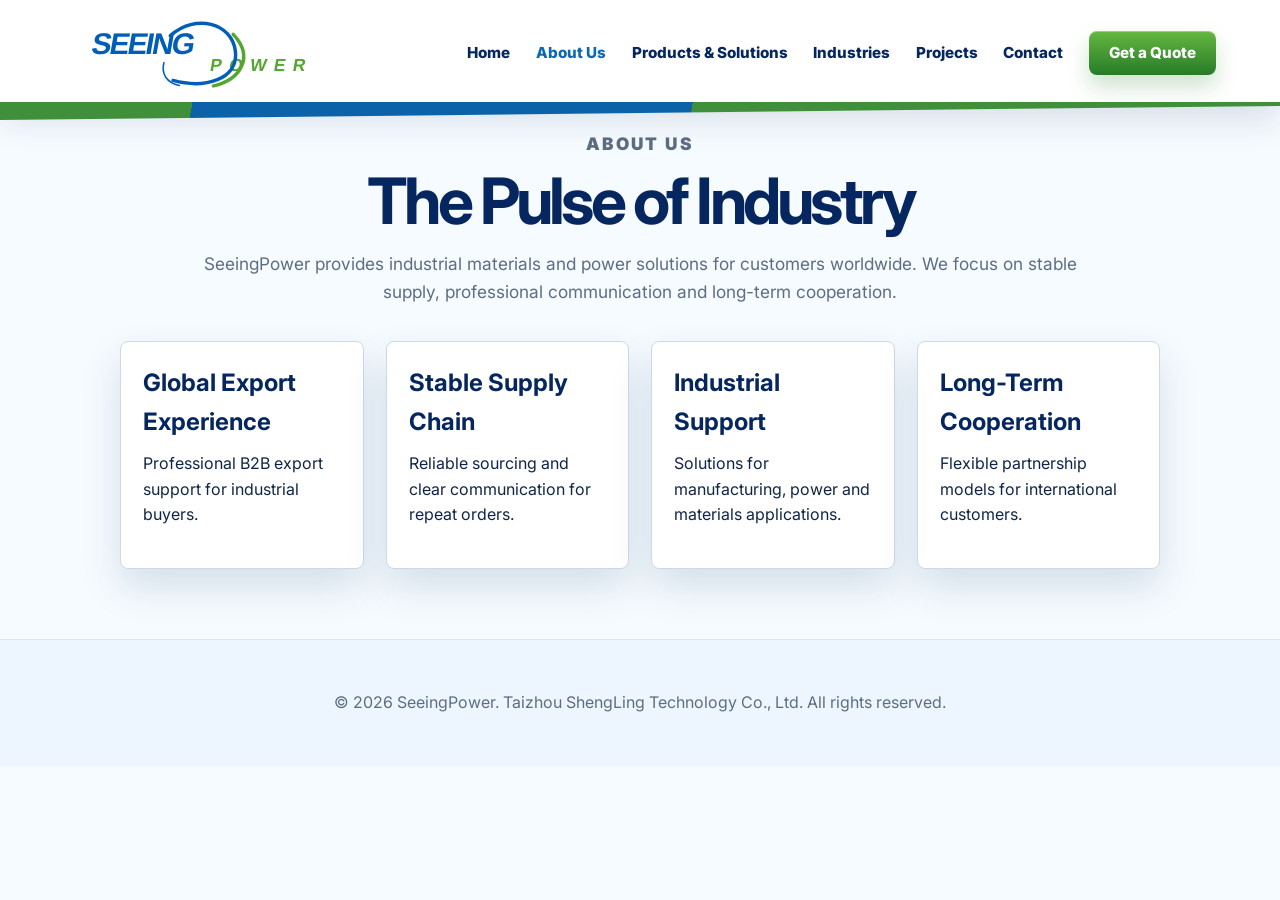
==== commit 97bd7229: "Merge branch 'main' into codex-svb5p2" ====
--- a/about.html
+++ b/about.html
@@ -11,7 +11,7 @@
   <link rel="stylesheet" href="css/style.css" />
 </head>
 <body>
-  <header class="site-header inner-header" data-header><a class="brand" href="index.html" aria-label="SeeingPower home"><img class="brand-logo" src="assets/images/seeingpower-logo.png?v=3" alt="SeeingPower"></a><button class="nav-toggle" type="button" aria-label="Open navigation" aria-expanded="false" data-nav-toggle><span></span><span></span><span></span></button><nav class="main-nav" data-nav><a href="index.html">Home</a><a class="active" href="about.html">About Us</a><a href="products.html">Products &amp; Solutions</a><a href="index.html#industries">Industries</a><a href="index.html#featured-solutions">Projects</a><a href="contact.html">Contact</a><a class="nav-cta" href="contact.html#get-quote">Get a Quote</a></nav></header>
+  <header class="site-header inner-header" data-header><a class="brand" href="index.html" aria-label="SeeingPower home"><img class="brand-logo" src="assets/images/seeingpower-logo.svg" alt="SeeingPower" /></a><button class="nav-toggle" type="button" aria-label="Open navigation" aria-expanded="false" data-nav-toggle><span></span><span></span><span></span></button><nav class="main-nav" data-nav><a href="index.html">Home</a><a class="active" href="about.html">About Us</a><a href="products.html">Products &amp; Solutions</a><a href="index.html#industries">Industries</a><a href="index.html#featured-solutions">Projects</a><a href="contact.html">Contact</a><a class="nav-cta" href="contact.html#get-quote">Get a Quote</a></nav></header>
   <main class="page-main">
     <section class="page-hero"><p class="eyebrow">About Us</p><h1>The Pulse of Industry</h1><p>SeeingPower provides industrial materials and power solutions for customers worldwide. We focus on stable supply, professional communication and long-term cooperation.</p></section>
     <section class="page-grid four"><article class="page-card"><h2>Global Export Experience</h2><p>Professional B2B export support for industrial buyers.</p></article><article class="page-card"><h2>Stable Supply Chain</h2><p>Reliable sourcing and clear communication for repeat orders.</p></article><article class="page-card"><h2>Industrial Support</h2><p>Solutions for manufacturing, power and materials applications.</p></article><article class="page-card"><h2>Long-Term Cooperation</h2><p>Flexible partnership models for international customers.</p></article></section>
--- a/css/style.css
+++ b/css/style.css
@@ -18,10 +18,8 @@
 .site-header { position: fixed; inset: 0 0 auto; z-index: 50; min-height: 88px; display: flex; align-items: center; justify-content: space-between; gap: 24px; padding: 18px clamp(20px, 5vw, 64px); background: rgba(255,255,255,0.78); backdrop-filter: blur(12px); transition: background 0.25s ease, box-shadow 0.25s ease; }
 .site-header::after { content: ""; position: absolute; left: 0; right: 0; bottom: -14px; height: 18px; background: linear-gradient(100deg, #3f8f3b 0 15%, #0b62a8 15% 54%, #3f8f3b 54% 100%); clip-path: polygon(0 0, 100% 0, 100% 22%, 0 100%); }
 .site-header.scrolled, .inner-header { background: rgba(255,255,255,0.97); box-shadow: 0 14px 32px rgba(7, 32, 78, 0.12); }
-.brand { display: inline-flex; align-items: center; min-width: 260px; color: #0b4f9e; font-size: clamp(1.45rem, 2.4vw, 2.25rem); font-style: italic; font-weight: 900; letter-spacing: -0.08em; text-transform: uppercase; }
-.brand-green { color: var(--green); }
-.brand-orbit { width: 44px; height: 56px; margin: 0 -12px 0 -4px; border: 4px solid #0c5ba7; border-left-color: transparent; border-radius: 50%; transform: rotate(-10deg); position: relative; }
-.brand-orbit::after { content: ""; position: absolute; top: -4px; right: 3px; width: 12px; height: 45px; border-right: 4px solid var(--green); border-radius: 50%; }
+.brand { display: inline-flex; align-items: center; flex: 0 0 auto; width: clamp(190px, 22vw, 300px); min-width: 190px; }
+.brand-logo { display: block; width: 100%; height: auto; max-height: 70px; object-fit: contain; }
 .main-nav { display: flex; align-items: center; gap: clamp(10px, 2vw, 28px); }
 .main-nav a { color: var(--navy); font-size: 0.95rem; font-weight: 800; }
 .main-nav a:hover, .main-nav a.active { color: var(--blue); }
@@ -113,7 +111,7 @@
 .quote-form input:focus, .quote-form textarea:focus, .quote-form select:focus { outline: 3px solid rgba(73,162,47,0.18); border-color: var(--green); }
 
 @media (max-width: 1080px) {
-  .brand { min-width: 220px; }
+  .brand { width: 230px; min-width: 180px; }
   .main-nav { gap: 14px; }
   .main-nav a { font-size: 0.86rem; }
   .page-grid.four { grid-template-columns: repeat(2, 1fr); }
@@ -136,9 +134,13 @@
   .section-title span { display: none; }
 }
 
+@media (max-width: 768px) {
+  .brand-logo { height: 46px; }
+}
+
 @media (max-width: 560px) {
-  .brand { min-width: 0; font-size: 1.28rem; }
-  .brand-orbit { width: 34px; height: 42px; border-width: 3px; margin: 0 -10px 0 -4px; }
+  .brand { width: 178px; min-width: 0; }
+  .brand-logo { max-height: 56px; }
   .hero h1 { font-size: 2.55rem; }
   .hero-subtitle { font-size: 1.26rem; }
   .section { padding: 30px 18px; }
@@ -149,1556 +151,3 @@
   *, *::before, *::after { scroll-behavior: auto !important; animation: none !important; transition: none !important; }
   .reveal { opacity: 1; transform: none; }
 }
-
-/* V3 Commercial Conversion Landing Page */
-.landing-v3 .site-header {
-  background: rgba(255,255,255,0.94);
-  box-shadow: 0 14px 32px rgba(7,32,78,0.10);
-}
-
-.landing-v3 .main-nav {
-  gap: clamp(10px, 1.6vw, 22px);
-}
-
-.conversion-hero {
-  min-height: 610px;
-  padding-bottom: 56px;
-}
-
-.conversion-hero::after {
-  height: 84px;
-  bottom: -46px;
-}
-
-.conversion-copy {
-  width: min(720px, 100%);
-}
-
-.ad-eyebrow {
-  display: inline-flex;
-  margin: 0 0 18px;
-  padding: 8px 12px;
-  border: 1px solid rgba(255,255,255,0.42);
-  border-radius: 999px;
-  background: rgba(255,255,255,0.14);
-  color: #fff;
-  font-size: 0.88rem;
-  font-weight: 900;
-  letter-spacing: 0.03em;
-  text-transform: uppercase;
-}
-
-.conversion-copy h1 {
-  max-width: 760px;
-  font-size: clamp(2.65rem, 5vw, 5.1rem);
-  line-height: 0.98;
-}
-
-.conversion-copy .hero-subtitle {
-  max-width: 760px;
-  margin-top: 18px;
-  font-size: clamp(1.15rem, 2.2vw, 1.75rem);
-}
-
-.conversion-actions {
-  margin-top: 26px;
-}
-
-.trust-line {
-  margin: 18px 0 0;
-  color: #fff;
-  font-weight: 900;
-  letter-spacing: 0.01em;
-}
-
-.quote-panel {
-  position: relative;
-  z-index: 8;
-  display: grid;
-  grid-template-columns: 0.85fr 1.15fr;
-  gap: 30px;
-  align-items: start;
-  width: min(1120px, calc(100% - 36px));
-  margin: -34px auto 0;
-  padding: 30px;
-  border: 1px solid #cbd9e8;
-  border-radius: 18px;
-  background: rgba(255,255,255,0.98);
-  box-shadow: 0 22px 55px rgba(9,55,105,0.18);
-}
-
-.quote-intro {
-  position: sticky;
-  top: 112px;
-  padding: 20px 10px;
-}
-
-.quote-intro h2,
-.bottom-cta h2 {
-  margin: 0;
-  color: var(--navy);
-  font-size: clamp(2rem, 4vw, 3.2rem);
-  line-height: 1.04;
-  letter-spacing: -0.05em;
-}
-
-.quote-intro p {
-  color: var(--muted);
-  font-size: 1.08rem;
-}
-
-.mini-trust {
-  display: flex;
-  flex-wrap: wrap;
-  gap: 10px;
-  margin-top: 20px;
-}
-
-.mini-trust span,
-.trust-signals a {
-  display: inline-flex;
-  align-items: center;
-  justify-content: center;
-  min-height: 38px;
-  padding: 0 14px;
-  border-radius: 999px;
-  color: #176a28;
-  background: #edf8ed;
-  font-weight: 900;
-}
-
-.form-note {
-  margin: 0;
-  color: var(--green);
-  font-weight: 900;
-  text-align: center;
-}
-
-.ads-section {
-  padding-top: 58px;
-}
-
-.ads-grid {
-  display: grid;
-  grid-template-columns: repeat(5, 1fr);
-  gap: 14px;
-  width: min(1120px, 100%);
-  margin: 0 auto;
-}
-
-.ads-grid a {
-  display: flex;
-  min-height: 112px;
-  align-items: center;
-  justify-content: center;
-  padding: 20px;
-  border: 1px solid #cbd9e8;
-  border-radius: 14px;
-  background: #fff;
-  color: var(--navy);
-  text-align: center;
-  font-weight: 900;
-  box-shadow: var(--shadow);
-}
-
-.ads-grid a::before {
-  content: "✓";
-  margin-right: 8px;
-  color: var(--green);
-  font-size: 1.2rem;
-}
-
-.trust-signals {
-  display: grid;
-  grid-template-columns: repeat(4, 1fr);
-  gap: 14px;
-  width: min(1120px, calc(100% - 36px));
-  margin: 0 auto;
-  padding: 28px 0 16px;
-}
-
-.trust-signals a {
-  min-height: 74px;
-  border: 1px solid #bdd6bd;
-  border-radius: 12px;
-  background: linear-gradient(180deg, #f7fff7, #e8f5ec);
-  color: #155d24;
-  text-align: center;
-}
-
-.product-landing {
-  padding-top: 42px;
-}
-
-.landing-products {
-  display: grid;
-  grid-template-columns: repeat(3, 1fr);
-  gap: 22px;
-  width: min(1120px, 100%);
-  margin: 0 auto;
-}
-
-.landing-card {
-  display: flex;
-  flex-direction: column;
-  min-height: 300px;
-  padding: 26px;
-  border: 1px solid #cbd9e8;
-  border-radius: 16px;
-  background: #fff;
-  box-shadow: var(--shadow);
-}
-
-.landing-card.peroxide-card {
-  background: linear-gradient(180deg, #fff, #f7fbff);
-}
-
-.landing-card h3 {
-  margin: 0 0 12px;
-  color: var(--navy);
-  font-size: 1.35rem;
-  line-height: 1.2;
-}
-
-.landing-card p:not(.eyebrow) {
-  margin: 0 0 20px;
-  color: var(--muted);
-}
-
-.landing-card .small-btn {
-  margin-top: auto;
-  align-self: flex-start;
-}
-
-.bottom-cta {
-  width: min(980px, calc(100% - 36px));
-  margin: 20px auto 70px;
-  padding: 42px;
-  border-radius: 20px;
-  background: linear-gradient(135deg, #eef8ff, #f7fff5);
-  text-align: center;
-  box-shadow: var(--shadow);
-}
-
-.bottom-cta p {
-  max-width: 680px;
-  margin: 14px auto 0;
-  color: var(--muted);
-  font-size: 1.08rem;
-}
-
-.bottom-cta .hero-actions {
-  justify-content: center;
-}
-
-.whatsapp-float {
-  position: fixed;
-  right: 22px;
-  bottom: 22px;
-  z-index: 80;
-  display: inline-flex;
-  align-items: center;
-  justify-content: center;
-  min-height: 50px;
-  padding: 0 18px;
-  border-radius: 999px;
-  color: #fff;
-  background: linear-gradient(180deg, #37c763, #159947);
-  box-shadow: 0 12px 26px rgba(21,153,71,0.32);
-  font-weight: 900;
-}
-
-.whatsapp-float::before {
-  content: "";
-  width: 10px;
-  height: 10px;
-  margin-right: 8px;
-  border-radius: 50%;
-  background: #fff;
-}
-
-@media (max-width: 1080px) {
-  .ads-grid { grid-template-columns: repeat(2, 1fr); }
-  .trust-signals { grid-template-columns: repeat(2, 1fr); }
-}
-
-@media (max-width: 900px) {
-  .conversion-hero {
-    min-height: auto;
-    padding-top: 112px;
-    padding-bottom: 58px;
-  }
-
-  .conversion-actions,
-  .conversion-actions .btn,
-  .quote-form .btn {
-    width: 100%;
-  }
-
-  .quote-panel {
-    grid-template-columns: 1fr;
-    width: min(100% - 24px, 1120px);
-    margin-top: 0;
-    padding: 22px;
-  }
-
-  .quote-intro {
-    position: static;
-    padding: 0;
-  }
-
-  .landing-products {
-    grid-template-columns: 1fr;
-  }
-
-  .landing-card .small-btn {
-    width: 100%;
-  }
-}
-
-@media (max-width: 560px) {
-  .conversion-copy h1 {
-    font-size: 2.2rem;
-  }
-
-  .ad-eyebrow {
-    font-size: 0.72rem;
-  }
-
-  .ads-grid,
-  .trust-signals {
-    grid-template-columns: 1fr;
-  }
-
-  .bottom-cta {
-    padding: 28px 20px;
-  }
-
-  .whatsapp-float {
-    left: 14px;
-    right: 14px;
-    bottom: 14px;
-  }
-
-  .site-footer {
-    padding-bottom: 82px;
-  }
-}
-
-/* V3 conversion refinements */
-.process-section {
-  padding-top: 28px;
-  background: linear-gradient(180deg, #f9fcff, #ffffff);
-}
-
-.process-grid,
-.faq-grid {
-  display: grid;
-  grid-template-columns: repeat(3, 1fr);
-  gap: 18px;
-  width: min(1120px, 100%);
-  margin: 0 auto;
-}
-
-.process-grid article,
-.faq-grid details {
-  border: 1px solid #cbd9e8;
-  border-radius: 16px;
-  background: #fff;
-  box-shadow: var(--shadow);
-}
-
-.process-grid article {
-  padding: 26px;
-}
-
-.process-grid strong {
-  display: grid;
-  place-items: center;
-  width: 42px;
-  height: 42px;
-  margin-bottom: 16px;
-  border-radius: 50%;
-  color: #fff;
-  background: linear-gradient(180deg, #65b840, #277b27);
-  font-size: 1.15rem;
-}
-
-.process-grid h3,
-.faq-grid summary {
-  color: var(--navy);
-  font-weight: 900;
-}
-
-.process-grid h3 {
-  margin: 0 0 10px;
-  font-size: 1.22rem;
-}
-
-.process-grid p,
-.faq-grid p {
-  color: var(--muted);
-}
-
-.process-grid a,
-.faq-grid a {
-  color: var(--green-dark);
-  font-weight: 900;
-}
-
-.faq-conversion {
-  padding-top: 28px;
-  background: linear-gradient(180deg, #ffffff, #f4f9ff);
-}
-
-.faq-grid details {
-  padding: 22px;
-}
-
-.faq-grid summary {
-  cursor: pointer;
-  list-style: none;
-}
-
-.faq-grid summary::-webkit-details-marker {
-  display: none;
-}
-
-.faq-grid summary::after {
-  content: "+";
-  float: right;
-  color: var(--green);
-  font-size: 1.25rem;
-}
-
-.faq-grid details[open] summary::after {
-  content: "–";
-}
-
-@media (max-width: 900px) {
-  .process-grid,
-  .faq-grid {
-    grid-template-columns: 1fr;
-  }
-}
-
-/* V4 premium industrial homepage */
-.homepage-v4 {
-  background: #f4f7fb;
-}
-
-.homepage-v4 .site-header {
-  background: rgba(255,255,255,0.92);
-  box-shadow: 0 10px 30px rgba(4,27,66,0.10);
-}
-
-.v4-hero {
-  position: relative;
-  min-height: 100vh;
-  display: flex;
-  align-items: center;
-  overflow: hidden;
-  padding: 120px clamp(22px, 7vw, 96px) 80px;
-  color: #fff;
-  background-image:
-    linear-gradient(90deg, rgba(3,25,64,0.94) 0%, rgba(5,55,112,0.78) 40%, rgba(5,55,112,0.22) 68%, rgba(5,55,112,0.04) 100%),
-    url("data:image/svg+xml,%3Csvg xmlns='http://www.w3.org/2000/svg' viewBox='0 0 1600 900'%3E%3Cdefs%3E%3ClinearGradient id='sky' x1='0' x2='0' y1='0' y2='1'%3E%3Cstop stop-color='%2389c7f8'/%3E%3Cstop offset='.5' stop-color='%23d9ecfb'/%3E%3Cstop offset='1' stop-color='%23f7fbff'/%3E%3C/linearGradient%3E%3ClinearGradient id='steel' x1='0' x2='1'%3E%3Cstop stop-color='%23899aaa'/%3E%3Cstop offset='.35' stop-color='%23f7fafc'/%3E%3Cstop offset='.7' stop-color='%236f8498'/%3E%3Cstop offset='1' stop-color='%23dce5ec'/%3E%3C/linearGradient%3E%3C/defs%3E%3Crect width='1600' height='900' fill='url(%23sky)'/%3E%3Ccircle cx='1000' cy='190' r='90' fill='%23fff' opacity='.65'/%3E%3Cg opacity='.85'%3E%3Crect x='820' y='455' width='430' height='165' fill='%23eef3f6' stroke='%23798ea1'/%3E%3Crect x='940' y='395' width='95' height='225' fill='url(%23steel)' stroke='%2367788a'/%3E%3Crect x='1070' y='300' width='120' height='320' rx='45' fill='url(%23steel)' stroke='%2367788a'/%3E%3Crect x='1270' y='210' width='130' height='410' rx='52' fill='url(%23steel)' stroke='%2367788a'/%3E%3Cpath d='M810 500H1520' stroke='%23718495' stroke-width='22'/%3E%3Cpath d='M790 540H1520' stroke='%23c5d0da' stroke-width='18'/%3E%3Crect x='960' y='635' width='520' height='145' rx='20' fill='%23243142'/%3E%3Crect x='995' y='660' width='260' height='96' fill='%23dbe5ec'/%3E%3Ccircle cx='1375' cy='708' r='62' fill='%23131e2d'/%3E%3Ccircle cx='1375' cy='708' r='36' fill='%23788da0'/%3E%3Crect x='560' y='540' width='210' height='120' fill='%23e9eff3' stroke='%23798ea1'/%3E%3C/g%3E%3C/svg%3E");
-  background-size: cover;
-  background-position: center;
-  background-repeat: no-repeat;
-}
-
-.v4-hero-content {
-  position: relative;
-  z-index: 2;
-  width: min(680px, 100%);
-}
-
-.v4-kicker {
-  margin: 0 0 18px;
-  color: #8ee06a;
-  font-size: 0.86rem;
-  font-weight: 900;
-  letter-spacing: 0.16em;
-  text-transform: uppercase;
-}
-
-.v4-hero h1 {
-  margin: 0;
-  font-size: clamp(3.2rem, 7vw, 6.6rem);
-  line-height: 0.9;
-  letter-spacing: -0.07em;
-  text-transform: uppercase;
-}
-
-.v4-subtitle {
-  margin: 26px 0 0;
-  font-size: clamp(1.35rem, 2.4vw, 2rem);
-  font-weight: 800;
-}
-
-.v4-description {
-  max-width: 560px;
-  margin: 18px 0 0;
-  color: rgba(255,255,255,0.84);
-  font-size: 1.08rem;
-}
-
-.v4-actions {
-  display: flex;
-  flex-wrap: wrap;
-  gap: 14px;
-  margin-top: 34px;
-}
-
-.v4-section {
-  padding: 76px clamp(20px, 7vw, 96px);
-}
-
-.v4-section-heading {
-  max-width: 760px;
-  margin: 0 auto 34px;
-  text-align: center;
-}
-
-.v4-section-heading h2,
-.v4-about h2,
-.v4-quote h2 {
-  margin: 0;
-  color: var(--navy);
-  font-size: clamp(2rem, 4vw, 3.5rem);
-  line-height: 1.02;
-  letter-spacing: -0.055em;
-}
-
-.v4-card-grid,
-.v4-solution-grid {
-  display: grid;
-  grid-template-columns: repeat(3, 1fr);
-  gap: 24px;
-  width: min(1120px, 100%);
-  margin: 0 auto;
-}
-
-.v4-service-card,
-.v4-solution-card {
-  background: #fff;
-  border: 1px solid rgba(160,183,210,0.72);
-  border-radius: 18px;
-  box-shadow: 0 18px 45px rgba(6,42,90,0.10);
-  transition: transform 0.22s ease, box-shadow 0.22s ease;
-}
-
-.v4-service-card:hover,
-.v4-solution-card:hover {
-  transform: translateY(-6px);
-  box-shadow: 0 26px 60px rgba(6,42,90,0.16);
-}
-
-.v4-service-card {
-  padding: 30px;
-}
-
-.v4-service-card h3,
-.v4-solution-body h3 {
-  margin: 18px 0 10px;
-  color: var(--navy);
-  font-size: 1.35rem;
-}
-
-.v4-service-card p,
-.v4-solution-body p,
-.v4-about p,
-.v4-quote p {
-  color: var(--muted);
-}
-
-.v4-service-card a {
-  color: var(--green-dark);
-  font-weight: 900;
-}
-
-.v4-icon {
-  display: grid;
-  place-items: center;
-  width: 58px;
-  height: 58px;
-  border-radius: 16px;
-  background: linear-gradient(135deg, #0b68b7, #49a22f);
-}
-
-.v4-icon::before {
-  content: "";
-  width: 26px;
-  height: 26px;
-  border-radius: 6px;
-  background: rgba(255,255,255,0.9);
-}
-
-.v4-trust {
-  display: grid;
-  grid-template-columns: repeat(4, 1fr);
-  gap: 1px;
-  width: min(1120px, calc(100% - 40px));
-  margin: 0 auto;
-  overflow: hidden;
-  border-radius: 18px;
-  background: #c8d8ea;
-  box-shadow: 0 18px 45px rgba(6,42,90,0.12);
-}
-
-.v4-trust div {
-  padding: 26px 20px;
-  background: #fff;
-  text-align: center;
-}
-
-.v4-trust strong {
-  display: block;
-  color: var(--navy);
-  font-size: 1.55rem;
-  font-weight: 900;
-}
-
-.v4-trust span {
-  color: var(--muted);
-  font-weight: 800;
-}
-
-.v4-solution-card {
-  overflow: hidden;
-  display: flex;
-  min-height: 440px;
-  flex-direction: column;
-}
-
-.v4-solution-image {
-  min-height: 190px;
-  background-size: cover;
-  background-position: center;
-  transition: transform 0.25s ease;
-}
-
-.v4-solution-card:hover .v4-solution-image {
-  transform: scale(1.035);
-}
-
-.peroxide-bg { background-image: linear-gradient(135deg, rgba(6,84,161,0.52), rgba(255,255,255,0.1)), repeating-linear-gradient(90deg, #e9f2f8 0 36px, #abc2d3 37px 46px, #f7fbff 47px 76px); }
-.solar-bg { background-image: linear-gradient(135deg, rgba(252,194,66,0.28), rgba(6,93,170,0.38)), repeating-linear-gradient(160deg, #0f5ba8 0 18px, #dcefff 19px 21px, #1d70bd 22px 40px); }
-.generator-bg { background-image: linear-gradient(135deg, rgba(7,36,69,0.28), rgba(255,255,255,0.08)), linear-gradient(90deg, #eef4f7 0 42%, #1d2d3d 43% 56%, #d5e0e7 57% 100%); }
-
-.v4-solution-body {
-  display: flex;
-  flex: 1;
-  flex-direction: column;
-  padding: 26px;
-}
-
-.v4-solution-body .small-btn {
-  margin-top: auto;
-  align-self: flex-start;
-}
-
-.v4-about {
-  display: grid;
-  grid-template-columns: 1fr 0.9fr;
-  gap: 36px;
-  align-items: center;
-  width: min(1120px, calc(100% - 40px));
-  margin: 0 auto 76px;
-  padding: 42px;
-  border-radius: 22px;
-  background: #fff;
-  box-shadow: 0 18px 45px rgba(6,42,90,0.10);
-}
-
-.v4-about-image {
-  min-height: 280px;
-  border-radius: 18px;
-  background-image: linear-gradient(135deg, rgba(6,38,95,0.28), rgba(73,162,47,0.16)), linear-gradient(90deg, #dce6ee, #f7fbff 45%, #879bac 46%, #2c3d50 64%, #d3dee7 65%);
-  background-size: cover;
-}
-
-.v4-quote {
-  display: grid;
-  grid-template-columns: 0.8fr 1.2fr;
-  gap: 28px;
-  align-items: center;
-  width: min(1120px, calc(100% - 40px));
-  margin: 0 auto 70px;
-  padding: 34px;
-  border-radius: 22px;
-  background: linear-gradient(135deg, #06265f, #0b68b7);
-  color: #fff;
-}
-
-.v4-quote h2,
-.v4-quote p,
-.v4-quote .eyebrow {
-  color: #fff;
-}
-
-.v4-inline-form {
-  display: grid;
-  grid-template-columns: repeat(5, 1fr);
-  gap: 12px;
-}
-
-.v4-inline-form input,
-.v4-inline-form select {
-  min-height: 52px;
-  width: 100%;
-  border: 0;
-  border-radius: 10px;
-  padding: 0 14px;
-  font: inherit;
-}
-
-@media (max-width: 980px) {
-  .v4-card-grid,
-  .v4-solution-grid,
-  .v4-trust,
-  .v4-about,
-  .v4-quote,
-  .v4-inline-form {
-    grid-template-columns: 1fr;
-  }
-
-  .v4-hero {
-    min-height: 100vh;
-    padding-top: 120px;
-  }
-
-  .v4-actions,
-  .v4-actions .btn,
-  .v4-inline-form .btn {
-    width: 100%;
-  }
-
-  .v4-about {
-    padding: 28px;
-  }
-}
-
-@media (max-width: 560px) {
-  .v4-hero h1 {
-    font-size: 2.65rem;
-  }
-
-  .v4-section {
-    padding: 54px 18px;
-  }
-
-  .v4-about,
-  .v4-quote,
-  .v4-trust {
-    width: calc(100% - 28px);
-  }
-}
-
-/* Reference image matched homepage */
-.reference-v5 {
-  background: #eef7ff;
-}
-
-.reference-v5 .site-header.reference-header {
-  position: fixed;
-  top: 0;
-  min-height: 76px;
-  padding: 12px clamp(22px, 5vw, 58px);
-  background: rgba(255,255,255,0.96);
-  box-shadow: none;
-}
-
-.reference-v5 .site-header.reference-header::after {
-  bottom: -18px;
-  height: 22px;
-  background: linear-gradient(100deg, #4d9340 0 18%, #0d65aa 18% 58%, #4d9340 58% 100%);
-  clip-path: polygon(0 0, 100% 0, 100% 20%, 0 100%);
-}
-
-.reference-logo {
-  display: inline-flex;
-  align-items: center;
-  min-width: 250px;
-  color: #0b4f9e;
-  font-size: clamp(1.5rem, 2.4vw, 2.25rem);
-  font-style: italic;
-  font-weight: 900;
-  letter-spacing: -0.08em;
-  line-height: 1;
-}
-
-.reference-logo strong {
-  color: #4b9e2f;
-}
-
-.reference-logo i {
-  width: 44px;
-  height: 54px;
-  margin: 0 -12px 0 -5px;
-  border: 4px solid #0e5aa5;
-  border-left-color: transparent;
-  border-radius: 50%;
-  transform: rotate(-10deg);
-}
-
-.reference-menu {
-  gap: clamp(12px, 2vw, 26px);
-}
-
-.reference-menu a {
-  color: #06265f;
-  font-size: 0.9rem;
-  font-weight: 800;
-}
-
-.reference-menu .nav-cta {
-  min-height: 42px;
-  padding: 0 20px;
-  border-radius: 7px;
-}
-
-.reference-hero-shot {
-  position: relative;
-  min-height: 525px;
-  display: flex;
-  align-items: center;
-  padding: 112px clamp(34px, 7vw, 92px) 58px;
-  color: #fff;
-  background-image:
-    linear-gradient(90deg, rgba(24,133,213,0.88) 0%, rgba(61,161,228,0.58) 35%, rgba(255,255,255,0.08) 62%, rgba(255,255,255,0) 100%),
-    radial-gradient(circle at 5% 50%, rgba(255,255,255,0.72) 0 3px, transparent 4px),
-    url("data:image/svg+xml,%3Csvg xmlns='http://www.w3.org/2000/svg' viewBox='0 0 1600 700'%3E%3Cdefs%3E%3ClinearGradient id='sky' x1='0' x2='0' y1='0' y2='1'%3E%3Cstop stop-color='%237dc3f8'/%3E%3Cstop offset='.5' stop-color='%23d9edfb'/%3E%3Cstop offset='1' stop-color='%23f9fcff'/%3E%3C/linearGradient%3E%3ClinearGradient id='steel' x1='0' x2='1'%3E%3Cstop stop-color='%237d91a5'/%3E%3Cstop offset='.35' stop-color='%23f4f7f9'/%3E%3Cstop offset='.72' stop-color='%23748799'/%3E%3Cstop offset='1' stop-color='%23e2ebf1'/%3E%3C/linearGradient%3E%3C/defs%3E%3Crect width='1600' height='700' fill='url(%23sky)'/%3E%3Cellipse cx='930' cy='260' rx='90' ry='50' fill='%23fff' opacity='.65'/%3E%3Cellipse cx='1100' cy='170' rx='150' ry='60' fill='%23fff' opacity='.75'/%3E%3Cellipse cx='1215' cy='205' rx='160' ry='52' fill='%23fff' opacity='.65'/%3E%3Cg opacity='.9'%3E%3Crect x='780' y='370' width='420' height='150' fill='%23eef3f6' stroke='%23798ea1'/%3E%3Crect x='930' y='320' width='86' height='205' fill='url(%23steel)' stroke='%2367788a'/%3E%3Crect x='1080' y='235' width='112' height='285' rx='42' fill='url(%23steel)' stroke='%2367788a'/%3E%3Crect x='1295' y='120' width='128' height='405' rx='48' fill='url(%23steel)' stroke='%2367788a'/%3E%3Cpath d='M790 410H1540' stroke='%23718495' stroke-width='20'/%3E%3Cpath d='M760 450H1540' stroke='%23c6d1da' stroke-width='18'/%3E%3Crect x='960' y='535' width='500' height='130' rx='20' fill='%23243142'/%3E%3Crect x='995' y='560' width='245' height='80' fill='%23dbe5ec'/%3E%3Ccircle cx='1365' cy='600' r='58' fill='%23131e2d'/%3E%3Ccircle cx='1365' cy='600' r='34' fill='%23788da0'/%3E%3Crect x='585' y='470' width='190' height='110' fill='%23e9eff3' stroke='%23798ea1'/%3E%3C/g%3E%3Cpath d='M0 642 C 300 590 500 720 820 642 S 1260 600 1600 642 L1600 700 L0 700Z' fill='%23fff' opacity='.75'/%3E%3C/svg%3E");
-  background-size: cover, 62px 62px, cover;
-  background-position: center, left top, center;
-  background-repeat: no-repeat;
-}
-
-.reference-hero-shot::after {
-  content: "";
-  position: absolute;
-  left: 0;
-  right: 0;
-  bottom: 0;
-  height: 78px;
-  background: linear-gradient(90deg, rgba(42,155,230,0.55), rgba(255,255,255,0.72));
-  clip-path: polygon(0 45%, 100% 75%, 100% 100%, 0 100%);
-}
-
-.reference-hero-copy {
-  position: relative;
-  z-index: 2;
-  max-width: 620px;
-  text-shadow: 0 3px 14px rgba(0,45,96,0.35);
-}
-
-.reference-hero-copy h1 {
-  margin: 0;
-  max-width: 560px;
-  font-size: clamp(3rem, 6vw, 5.5rem);
-  line-height: 0.94;
-  font-weight: 900;
-  letter-spacing: -0.045em;
-  text-transform: uppercase;
-}
-
-.reference-rule {
-  display: block;
-  width: 92px;
-  height: 4px;
-  margin: 18px 0 14px;
-  background: #fff;
-}
-
-.reference-subtitle {
-  margin: 0 0 12px;
-  font-size: clamp(1.25rem, 2.2vw, 1.9rem);
-  font-weight: 800;
-}
-
-.reference-desc {
-  max-width: 430px;
-  margin: 0;
-  font-size: 1.05rem;
-  font-weight: 700;
-}
-
-.reference-buttons {
-  display: flex;
-  flex-wrap: wrap;
-  gap: 14px;
-  margin-top: 28px;
-}
-
-.ref-green,
-.ref-light,
-.learn {
-  border-radius: 6px;
-}
-
-.ref-green {
-  color: #fff;
-  background: linear-gradient(180deg, #66b83f, #287c27);
-}
-
-.ref-light {
-  color: #17243a;
-  background: linear-gradient(180deg, #f8fafc, #e3e9ef);
-  border: 1px solid rgba(0,30,70,0.35);
-}
-
-.reference-block {
-  padding: 26px clamp(20px, 7vw, 96px);
-  background: linear-gradient(180deg, #fff, #f4f9ff);
-}
-
-.reference-heading {
-  display: grid;
-  grid-template-columns: minmax(60px, 1fr) auto minmax(60px, 1fr);
-  gap: 18px;
-  align-items: center;
-  width: min(1040px, 100%);
-  margin: 0 auto 24px;
-  text-align: center;
-}
-
-.reference-heading h2 {
-  margin: 0;
-  color: #06265f;
-  font-size: clamp(1.65rem, 3vw, 2.28rem);
-  line-height: 1.1;
-  font-weight: 900;
-  letter-spacing: -0.04em;
-}
-
-.reference-heading span {
-  height: 1px;
-  background: linear-gradient(90deg, transparent, #9db6d4, transparent);
-}
-
-.reference-service-row {
-  display: grid;
-  grid-template-columns: repeat(3, 1fr);
-  width: min(880px, 100%);
-  margin: 0 auto;
-}
-
-.reference-service-row article {
-  display: flex;
-  align-items: center;
-  justify-content: center;
-  gap: 14px;
-  min-height: 86px;
-  border-right: 1px solid #b9cce3;
-}
-
-.reference-service-row article:last-child {
-  border-right: 0;
-}
-
-.reference-service-row h3,
-.reference-industry-strip h3 {
-  margin: 0;
-  color: #06265f;
-  font-size: 1.15rem;
-  font-weight: 900;
-}
-
-.reference-service-row p {
-  margin: 2px 0 0;
-  font-size: 0.9rem;
-  color: #102646;
-}
-
-.ref-icon {
-  flex: 0 0 auto;
-  width: 48px;
-  height: 48px;
-  border-radius: 12px;
-  background: linear-gradient(135deg, #0b68b7, #65b840);
-  box-shadow: inset 0 1px 0 rgba(255,255,255,0.5), 0 8px 18px rgba(20,88,151,0.18);
-}
-
-.ref-global { border-radius: 50%; }
-
-.why-clients {
-  background:
-    linear-gradient(90deg, rgba(255,255,255,0.98), rgba(255,255,255,0.86)),
-    radial-gradient(circle at right center, rgba(89,176,237,0.46), transparent 36%);
-}
-
-.reference-checks {
-  width: min(420px, 100%);
-  margin: 0 auto;
-  padding: 0;
-  list-style: none;
-  color: #102646;
-  font-size: 1.08rem;
-  font-weight: 800;
-}
-
-.reference-checks li {
-  position: relative;
-  margin: 7px 0;
-  padding-left: 30px;
-}
-
-.reference-checks li::before {
-  content: "✓";
-  position: absolute;
-  left: 0;
-  color: #61a83b;
-  font-size: 1.24rem;
-}
-
-.industries-ref,
-.featured-ref {
-  background:
-    linear-gradient(180deg, rgba(255,255,255,0.88), rgba(244,249,255,0.82)),
-    radial-gradient(circle at left bottom, rgba(89,176,237,0.36), transparent 34%);
-}
-
-.reference-industry-strip {
-  display: grid;
-  grid-template-columns: repeat(4, 1fr);
-  width: min(980px, 100%);
-  margin: 0 auto;
-  padding: 10px 18px;
-  border-radius: 6px;
-  background: linear-gradient(180deg, #eaf5ff, #dbeaf8);
-  box-shadow: 0 10px 24px rgba(15,68,120,0.12);
-}
-
-.reference-industry-strip article {
-  display: flex;
-  align-items: center;
-  justify-content: center;
-  gap: 12px;
-  min-height: 62px;
-  border-right: 1px solid #a9c1de;
-}
-
-.reference-industry-strip article:last-child {
-  border-right: 0;
-}
-
-.reference-solution-grid {
-  display: grid;
-  grid-template-columns: repeat(3, 1fr);
-  gap: 22px;
-  width: min(1040px, 100%);
-  margin: 0 auto;
-}
-
-.reference-solution-grid article {
-  overflow: hidden;
-  border: 1px solid #cbd9e8;
-  border-radius: 7px;
-  background: #fff;
-  box-shadow: 0 16px 32px rgba(12,57,102,0.16);
-}
-
-.ref-card-image {
-  min-height: 170px;
-  display: flex;
-  align-items: flex-start;
-  justify-content: center;
-  padding-top: 18px;
-  color: #fff;
-  font-size: 1.24rem;
-  text-shadow: 0 2px 8px rgba(0,40,90,0.45);
-}
-
-.ref-peroxide { background: linear-gradient(135deg, rgba(6,84,161,0.55), rgba(255,255,255,0.12)), repeating-linear-gradient(90deg, #e9f2f8 0 36px, #abc2d3 37px 46px, #f7fbff 47px 76px); }
-.ref-solar { background: linear-gradient(135deg, rgba(252,194,66,0.3), rgba(6,93,170,0.35)), repeating-linear-gradient(160deg, #0f5ba8 0 18px, #dcefff 19px 21px, #1d70bd 22px 40px); }
-.ref-equipment { background: linear-gradient(135deg, rgba(7,36,69,0.28), rgba(255,255,255,0.08)), linear-gradient(90deg, #eef4f7 0 42%, #1d2d3d 43% 56%, #d5e0e7 57% 100%); }
-
-.reference-solution-grid article > div:last-child {
-  padding: 18px 22px 24px;
-}
-
-.reference-solution-grid p {
-  margin: 0 0 16px;
-}
-
-.learn {
-  display: inline-flex;
-  align-items: center;
-  min-height: 34px;
-  padding: 0 18px;
-  color: #fff;
-  font-weight: 900;
-}
-
-.learn.green { background: linear-gradient(180deg, #65b840, #2b7f2d); }
-.learn.blue { background: linear-gradient(180deg, #116abd, #054a94); }
-
-.reference-about,
-.reference-final-cta {
-  padding: 26px 20px 34px;
-  background: linear-gradient(180deg, #fff, #edf6ff);
-  text-align: center;
-}
-
-.reference-about p,
-.reference-final-cta p {
-  margin: 0 auto;
-  width: min(760px, 100%);
-  color: #071d44;
-  line-height: 1.75;
-}
-
-.reference-final-cta {
-  padding-top: 24px;
-  padding-bottom: 46px;
-}
-
-.reference-final-cta .btn {
-  margin-top: 18px;
-}
-
-@media (max-width: 920px) {
-  .reference-v5 .main-nav.reference-menu {
-    top: 76px;
-  }
-
-  .reference-hero-shot {
-    min-height: 620px;
-    padding: 118px 22px 70px;
-  }
-
-  .reference-buttons,
-  .reference-buttons .btn,
-  .reference-final-cta .btn {
-    width: 100%;
-  }
-
-  .reference-service-row,
-  .reference-industry-strip,
-  .reference-solution-grid {
-    grid-template-columns: 1fr;
-  }
-
-  .reference-service-row article,
-  .reference-industry-strip article {
-    justify-content: flex-start;
-    border-right: 0;
-    border-bottom: 1px solid #b9cce3;
-    padding: 14px 10px;
-  }
-
-  .reference-service-row article:last-child,
-  .reference-industry-strip article:last-child {
-    border-bottom: 0;
-  }
-}
-
-@media (max-width: 560px) {
-  .reference-logo {
-    min-width: 0;
-    font-size: 1.25rem;
-  }
-
-  .reference-logo i {
-    width: 34px;
-    height: 42px;
-    border-width: 3px;
-  }
-
-  .reference-hero-copy h1 {
-    font-size: 2.7rem;
-  }
-
-  .reference-heading {
-    grid-template-columns: 1fr;
-  }
-
-  .reference-heading span {
-    display: none;
-  }
-}
-
-/* Major premium homepage redesign with official logo image */
-.premium-redesign {
-  background: #f4f7fb;
-}
-
-.premium-redesign .site-header.premium-header {
-  min-height: 88px;
-  padding: 14px clamp(20px, 5vw, 64px);
-  background: rgba(255,255,255,0.96);
-  box-shadow: 0 10px 32px rgba(4,27,66,0.10);
-}
-
-.premium-redesign .site-header.premium-header::after {
-  display: none;
-}
-
-.premium-logo {
-  display: flex;
-  align-items: center;
-  flex: 0 0 auto;
-  width: clamp(210px, 24vw, 320px);
-}
-
-.premium-logo img {
-  display: block;
-  width: 100%;
-  height: auto;
-}
-
-.premium-nav {
-  gap: clamp(12px, 1.6vw, 24px);
-}
-
-.premium-nav a {
-  color: #09265d;
-  font-weight: 800;
-  font-size: 0.92rem;
-}
-
-.premium-hero {
-  position: relative;
-  min-height: 720px;
-  display: flex;
-  align-items: center;
-  padding: 128px clamp(22px, 7vw, 96px) 86px;
-  color: #fff;
-  overflow: hidden;
-  background-image:
-    linear-gradient(90deg, rgba(4,24,61,0.95) 0%, rgba(6,48,101,0.84) 40%, rgba(6,48,101,0.28) 68%, rgba(6,48,101,0.04) 100%),
-    url("data:image/svg+xml,%3Csvg xmlns='http://www.w3.org/2000/svg' viewBox='0 0 1800 900'%3E%3Cdefs%3E%3ClinearGradient id='sky' x1='0' x2='0' y1='0' y2='1'%3E%3Cstop stop-color='%237fc4f7'/%3E%3Cstop offset='.52' stop-color='%23d9eefb'/%3E%3Cstop offset='1' stop-color='%23f8fcff'/%3E%3C/linearGradient%3E%3ClinearGradient id='steel' x1='0' x2='1'%3E%3Cstop stop-color='%23788ea1'/%3E%3Cstop offset='.34' stop-color='%23f7fafc'/%3E%3Cstop offset='.72' stop-color='%23708496'/%3E%3Cstop offset='1' stop-color='%23dce6ee'/%3E%3C/linearGradient%3E%3C/defs%3E%3Crect width='1800' height='900' fill='url(%23sky)'/%3E%3Cellipse cx='1080' cy='210' rx='170' ry='58' fill='%23fff' opacity='.74'/%3E%3Cellipse cx='1280' cy='245' rx='190' ry='58' fill='%23fff' opacity='.58'/%3E%3Cg opacity='.95'%3E%3Crect x='850' y='445' width='460' height='165' fill='%23eef3f6' stroke='%23798ea1'/%3E%3Crect x='1000' y='380' width='96' height='235' fill='url(%23steel)' stroke='%2367788a'/%3E%3Crect x='1170' y='285' width='126' height='330' rx='48' fill='url(%23steel)' stroke='%2367788a'/%3E%3Crect x='1425' y='165' width='140' height='455' rx='54' fill='url(%23steel)' stroke='%2367788a'/%3E%3Cpath d='M830 500H1700' stroke='%23718495' stroke-width='24'/%3E%3Cpath d='M800 545H1700' stroke='%23c6d1da' stroke-width='20'/%3E%3Crect x='1070' y='650' width='570' height='150' rx='22' fill='%23243142'/%3E%3Crect x='1110' y='680' width='285' height='90' fill='%23dbe5ec'/%3E%3Ccircle cx='1520' cy='728' r='66' fill='%23131e2d'/%3E%3Ccircle cx='1520' cy='728' r='38' fill='%23788da0'/%3E%3Crect x='620' y='545' width='220' height='122' fill='%23e9eff3' stroke='%23798ea1'/%3E%3C/g%3E%3C/svg%3E");
-  background-size: cover;
-  background-position: center;
-  background-repeat: no-repeat;
-}
-
-.premium-hero-content {
-  max-width: 720px;
-  position: relative;
-  z-index: 2;
-}
-
-.premium-kicker {
-  margin: 0 0 18px;
-  color: #8ee06a;
-  font-size: 0.84rem;
-  font-weight: 900;
-  letter-spacing: 0.16em;
-  text-transform: uppercase;
-}
-
-.premium-hero h1 {
-  margin: 0;
-  max-width: 680px;
-  font-size: clamp(3.25rem, 7vw, 6.8rem);
-  line-height: 0.92;
-  letter-spacing: -0.07em;
-  text-transform: uppercase;
-}
-
-.premium-subtitle {
-  margin: 28px 0 0;
-  font-size: clamp(1.35rem, 2.5vw, 2.1rem);
-  font-weight: 850;
-}
-
-.premium-description {
-  max-width: 610px;
-  margin: 18px 0 0;
-  color: rgba(255,255,255,0.86);
-  font-size: 1.12rem;
-}
-
-.premium-actions {
-  display: flex;
-  flex-wrap: wrap;
-  gap: 14px;
-  margin-top: 34px;
-}
-
-.premium-section {
-  padding: 82px clamp(20px, 7vw, 96px);
-}
-
-.premium-heading {
-  max-width: 780px;
-  margin: 0 auto 36px;
-  text-align: center;
-}
-
-.premium-heading h2,
-.premium-why h2,
-.premium-final-cta h2 {
-  margin: 0;
-  color: var(--navy);
-  font-size: clamp(2rem, 4vw, 3.6rem);
-  line-height: 1.04;
-  letter-spacing: -0.055em;
-}
-
-.premium-card-grid,
-.premium-solution-grid {
-  display: grid;
-  grid-template-columns: repeat(3, 1fr);
-  gap: 24px;
-  width: min(1120px, 100%);
-  margin: 0 auto;
-}
-
-.premium-info-card,
-.premium-solution-card {
-  border: 1px solid rgba(160,183,210,0.72);
-  border-radius: 20px;
-  background: #fff;
-  box-shadow: 0 18px 45px rgba(6,42,90,0.10);
-}
-
-.premium-info-card {
-  display: flex;
-  flex-direction: column;
-  min-height: 310px;
-  padding: 30px;
-  transition: transform 0.22s ease, box-shadow 0.22s ease;
-}
-
-.premium-info-card:hover,
-.premium-solution-card:hover {
-  transform: translateY(-6px);
-  box-shadow: 0 26px 60px rgba(6,42,90,0.16);
-}
-
-.premium-card-icon {
-  width: 58px;
-  height: 58px;
-  border-radius: 16px;
-  background: linear-gradient(135deg, #0b68b7, #49a22f);
-}
-
-.premium-info-card h3,
-.solution-content h3 {
-  margin: 22px 0 10px;
-  color: var(--navy);
-  font-size: 1.35rem;
-}
-
-.premium-info-card p,
-.solution-content p,
-.premium-why p,
-.premium-final-cta p {
-  color: var(--muted);
-}
-
-.premium-info-card a {
-  margin-top: auto;
-  color: var(--green-dark);
-  font-weight: 900;
-}
-
-.premium-solutions {
-  background: linear-gradient(180deg, #ffffff, #eef7ff);
-}
-
-.premium-solution-card {
-  overflow: hidden;
-  display: flex;
-  min-height: 455px;
-  flex-direction: column;
-  transition: transform 0.22s ease, box-shadow 0.22s ease;
-}
-
-.solution-media {
-  min-height: 210px;
-  background-size: cover;
-  background-position: center;
-  transition: transform 0.25s ease;
-}
-
-.premium-solution-card:hover .solution-media {
-  transform: scale(1.035);
-}
-
-.generator-media { background-image: linear-gradient(135deg, rgba(7,36,69,0.28), rgba(255,255,255,0.08)), linear-gradient(90deg, #eef4f7 0 42%, #1d2d3d 43% 56%, #d5e0e7 57% 100%); }
-.peroxide-media { background-image: linear-gradient(135deg, rgba(6,84,161,0.55), rgba(255,255,255,0.12)), repeating-linear-gradient(90deg, #e9f2f8 0 36px, #abc2d3 37px 46px, #f7fbff 47px 76px); }
-.solar-media { background-image: linear-gradient(135deg, rgba(252,194,66,0.3), rgba(6,93,170,0.35)), repeating-linear-gradient(160deg, #0f5ba8 0 18px, #dcefff 19px 21px, #1d70bd 22px 40px); }
-
-.solution-content {
-  display: flex;
-  flex: 1;
-  flex-direction: column;
-  padding: 28px;
-}
-
-.solution-content .small-btn {
-  margin-top: auto;
-  align-self: flex-start;
-}
-
-.premium-why {
-  display: grid;
-  grid-template-columns: 1fr 0.9fr;
-  gap: 40px;
-  align-items: center;
-  width: min(1120px, calc(100% - 40px));
-  margin: 82px auto;
-}
-
-.premium-why-copy {
-  padding: 10px 0;
-}
-
-.premium-why ul {
-  margin: 24px 0 28px;
-  padding: 0;
-  list-style: none;
-}
-
-.premium-why li {
-  position: relative;
-  margin: 12px 0;
-  padding-left: 30px;
-  color: var(--ink);
-  font-weight: 800;
-}
-
-.premium-why li::before {
-  content: "✓";
-  position: absolute;
-  left: 0;
-  color: var(--green);
-}
-
-.premium-why-visual {
-  min-height: 390px;
-  border-radius: 24px;
-  background-image:
-    linear-gradient(135deg, rgba(6,38,95,0.28), rgba(73,162,47,0.16)),
-    url("data:image/svg+xml,%3Csvg xmlns='http://www.w3.org/2000/svg' viewBox='0 0 900 620'%3E%3Crect width='900' height='620' fill='%23dcecff'/%3E%3Crect x='110' y='290' width='360' height='170' fill='%23f8fbfd' stroke='%238aa0b4'/%3E%3Crect x='520' y='160' width='105' height='300' rx='38' fill='%23edf4f8' stroke='%23718495'/%3E%3Crect x='670' y='100' width='120' height='360' rx='44' fill='%23d9e4ec' stroke='%23718495'/%3E%3Cpath d='M90 360H840' stroke='%23718495' stroke-width='26'/%3E%3Crect x='210' y='480' width='520' height='90' rx='18' fill='%23243142'/%3E%3Ccircle cx='650' cy='525' r='42' fill='%23131e2d'/%3E%3C/svg%3E");
-  background-size: cover;
-  background-position: center;
-  box-shadow: 0 24px 60px rgba(6,42,90,0.16);
-}
-
-.premium-final-cta {
-  width: min(980px, calc(100% - 40px));
-  margin: 0 auto 78px;
-  padding: 48px;
-  border-radius: 24px;
-  background: linear-gradient(135deg, #06265f, #0b68b7);
-  color: #fff;
-  text-align: center;
-}
-
-.premium-final-cta h2,
-.premium-final-cta p,
-.premium-final-cta .eyebrow {
-  color: #fff;
-}
-
-.premium-final-cta p {
-  margin: 14px auto 24px;
-}
-
-@media (max-width: 1080px) {
-  .premium-logo {
-    width: 220px;
-  }
-
-  .premium-nav {
-    gap: 12px;
-  }
-
-  .premium-nav a {
-    font-size: 0.84rem;
-  }
-}
-
-@media (max-width: 900px) {
-  .premium-redesign .nav-toggle {
-    display: block;
-  }
-
-  .premium-redesign .main-nav.premium-nav {
-    position: absolute;
-    top: 82px;
-    left: 18px;
-    right: 18px;
-    display: none;
-    flex-direction: column;
-    align-items: stretch;
-    padding: 16px;
-    border-radius: 18px;
-    background: rgba(255,255,255,0.98);
-    box-shadow: 0 18px 45px rgba(7,24,39,0.16);
-  }
-
-  .premium-redesign .main-nav.premium-nav.open {
-    display: flex;
-  }
-
-  .premium-nav a,
-  .premium-nav .nav-cta {
-    width: 100%;
-    text-align: center;
-    padding: 13px 16px;
-  }
-
-  .premium-hero {
-    min-height: 680px;
-    padding: 120px 20px 72px;
-  }
-
-  .premium-actions,
-  .premium-actions .btn,
-  .premium-final-cta .btn {
-    width: 100%;
-  }
-
-  .premium-card-grid,
-  .premium-solution-grid,
-  .premium-why {
-    grid-template-columns: 1fr;
-  }
-
-  .premium-why {
-    margin: 60px auto;
-  }
-}
-
-@media (max-width: 560px) {
-  .premium-redesign .site-header.premium-header {
-    min-height: 76px;
-    padding: 12px 16px;
-  }
-
-  .premium-logo {
-    width: 190px;
-  }
-
-  .premium-hero h1 {
-    font-size: 2.8rem;
-  }
-
-  .premium-section {
-    padding: 58px 18px;
-  }
-
-  .premium-final-cta {
-    padding: 34px 22px;
-  }
-}
-
-/* Official manually uploaded PNG logo */
-.brand-logo {
-  height: 60px;
-  width: auto;
-  display: block;
-  object-fit: contain;
-}
-
-@media (max-width: 768px) {
-  .brand-logo {
-    height: 46px;
-  }
-}
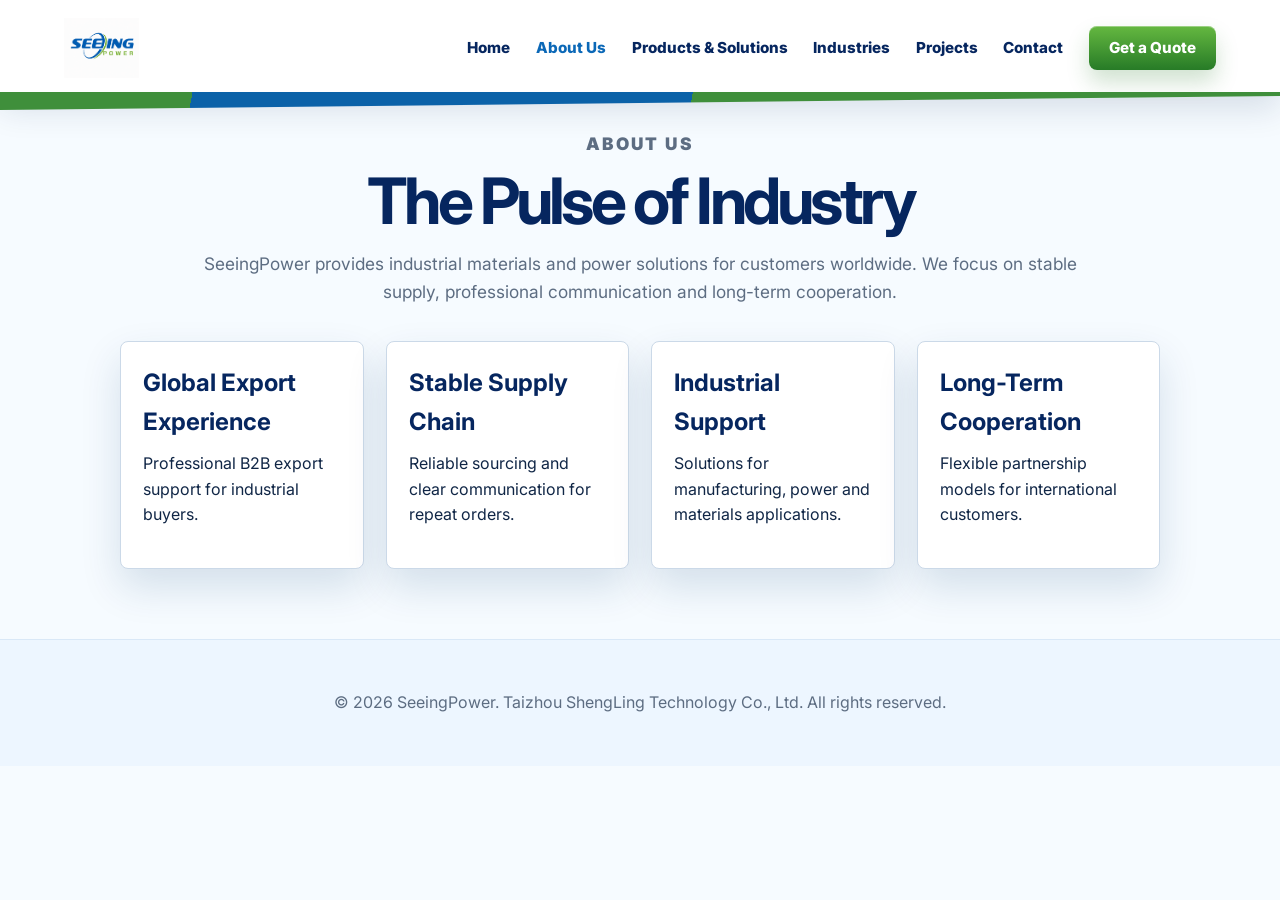
==== commit 2f2f8b86: "Update all headers to uploaded logo v4" ====
--- a/about.html
+++ b/about.html
@@ -11,7 +11,7 @@
   <link rel="stylesheet" href="css/style.css" />
 </head>
 <body>
-  <header class="site-header inner-header" data-header><a class="brand" href="index.html" aria-label="SeeingPower home"><img class="brand-logo" src="assets/images/seeingpower-logo.svg" alt="SeeingPower" /></a><button class="nav-toggle" type="button" aria-label="Open navigation" aria-expanded="false" data-nav-toggle><span></span><span></span><span></span></button><nav class="main-nav" data-nav><a href="index.html">Home</a><a class="active" href="about.html">About Us</a><a href="products.html">Products &amp; Solutions</a><a href="index.html#industries">Industries</a><a href="index.html#featured-solutions">Projects</a><a href="contact.html">Contact</a><a class="nav-cta" href="contact.html#get-quote">Get a Quote</a></nav></header>
+  <header class="site-header inner-header" data-header><a class="brand" href="index.html" aria-label="SeeingPower home"><img class="brand-logo" src="assets/images/seeingpower-logo.png?v=4" alt="SeeingPower"></a><button class="nav-toggle" type="button" aria-label="Open navigation" aria-expanded="false" data-nav-toggle><span></span><span></span><span></span></button><nav class="main-nav" data-nav><a href="index.html">Home</a><a class="active" href="about.html">About Us</a><a href="products.html">Products &amp; Solutions</a><a href="index.html#industries">Industries</a><a href="index.html#featured-solutions">Projects</a><a href="contact.html">Contact</a><a class="nav-cta" href="contact.html#get-quote">Get a Quote</a></nav></header>
   <main class="page-main">
     <section class="page-hero"><p class="eyebrow">About Us</p><h1>The Pulse of Industry</h1><p>SeeingPower provides industrial materials and power solutions for customers worldwide. We focus on stable supply, professional communication and long-term cooperation.</p></section>
     <section class="page-grid four"><article class="page-card"><h2>Global Export Experience</h2><p>Professional B2B export support for industrial buyers.</p></article><article class="page-card"><h2>Stable Supply Chain</h2><p>Reliable sourcing and clear communication for repeat orders.</p></article><article class="page-card"><h2>Industrial Support</h2><p>Solutions for manufacturing, power and materials applications.</p></article><article class="page-card"><h2>Long-Term Cooperation</h2><p>Flexible partnership models for international customers.</p></article></section>
--- a/css/style.css
+++ b/css/style.css
@@ -18,8 +18,7 @@
 .site-header { position: fixed; inset: 0 0 auto; z-index: 50; min-height: 88px; display: flex; align-items: center; justify-content: space-between; gap: 24px; padding: 18px clamp(20px, 5vw, 64px); background: rgba(255,255,255,0.78); backdrop-filter: blur(12px); transition: background 0.25s ease, box-shadow 0.25s ease; }
 .site-header::after { content: ""; position: absolute; left: 0; right: 0; bottom: -14px; height: 18px; background: linear-gradient(100deg, #3f8f3b 0 15%, #0b62a8 15% 54%, #3f8f3b 54% 100%); clip-path: polygon(0 0, 100% 0, 100% 22%, 0 100%); }
 .site-header.scrolled, .inner-header { background: rgba(255,255,255,0.97); box-shadow: 0 14px 32px rgba(7, 32, 78, 0.12); }
-.brand { display: inline-flex; align-items: center; flex: 0 0 auto; width: clamp(190px, 22vw, 300px); min-width: 190px; }
-.brand-logo { display: block; width: 100%; height: auto; max-height: 70px; object-fit: contain; }
+.brand { display: inline-flex; align-items: center; min-width: 260px; color: #0b4f9e; font-size: clamp(1.45rem, 2.4vw, 2.25rem); font-style: italic; font-weight: 900; letter-spacing: -0.08em; text-transform: uppercase; }
 .main-nav { display: flex; align-items: center; gap: clamp(10px, 2vw, 28px); }
 .main-nav a { color: var(--navy); font-size: 0.95rem; font-weight: 800; }
 .main-nav a:hover, .main-nav a.active { color: var(--blue); }
@@ -111,7 +110,7 @@
 .quote-form input:focus, .quote-form textarea:focus, .quote-form select:focus { outline: 3px solid rgba(73,162,47,0.18); border-color: var(--green); }
 
 @media (max-width: 1080px) {
-  .brand { width: 230px; min-width: 180px; }
+  .brand { min-width: 220px; }
   .main-nav { gap: 14px; }
   .main-nav a { font-size: 0.86rem; }
   .page-grid.four { grid-template-columns: repeat(2, 1fr); }
@@ -134,13 +133,8 @@
   .section-title span { display: none; }
 }
 
-@media (max-width: 768px) {
-  .brand-logo { height: 46px; }
-}
-
 @media (max-width: 560px) {
-  .brand { width: 178px; min-width: 0; }
-  .brand-logo { max-height: 56px; }
+  .brand { min-width: 0; font-size: 1.28rem; }
   .hero h1 { font-size: 2.55rem; }
   .hero-subtitle { font-size: 1.26rem; }
   .section { padding: 30px 18px; }
@@ -151,3 +145,1556 @@
   *, *::before, *::after { scroll-behavior: auto !important; animation: none !important; transition: none !important; }
   .reveal { opacity: 1; transform: none; }
 }
+
+/* V3 Commercial Conversion Landing Page */
+.landing-v3 .site-header {
+  background: rgba(255,255,255,0.94);
+  box-shadow: 0 14px 32px rgba(7,32,78,0.10);
+}
+
+.landing-v3 .main-nav {
+  gap: clamp(10px, 1.6vw, 22px);
+}
+
+.conversion-hero {
+  min-height: 610px;
+  padding-bottom: 56px;
+}
+
+.conversion-hero::after {
+  height: 84px;
+  bottom: -46px;
+}
+
+.conversion-copy {
+  width: min(720px, 100%);
+}
+
+.ad-eyebrow {
+  display: inline-flex;
+  margin: 0 0 18px;
+  padding: 8px 12px;
+  border: 1px solid rgba(255,255,255,0.42);
+  border-radius: 999px;
+  background: rgba(255,255,255,0.14);
+  color: #fff;
+  font-size: 0.88rem;
+  font-weight: 900;
+  letter-spacing: 0.03em;
+  text-transform: uppercase;
+}
+
+.conversion-copy h1 {
+  max-width: 760px;
+  font-size: clamp(2.65rem, 5vw, 5.1rem);
+  line-height: 0.98;
+}
+
+.conversion-copy .hero-subtitle {
+  max-width: 760px;
+  margin-top: 18px;
+  font-size: clamp(1.15rem, 2.2vw, 1.75rem);
+}
+
+.conversion-actions {
+  margin-top: 26px;
+}
+
+.trust-line {
+  margin: 18px 0 0;
+  color: #fff;
+  font-weight: 900;
+  letter-spacing: 0.01em;
+}
+
+.quote-panel {
+  position: relative;
+  z-index: 8;
+  display: grid;
+  grid-template-columns: 0.85fr 1.15fr;
+  gap: 30px;
+  align-items: start;
+  width: min(1120px, calc(100% - 36px));
+  margin: -34px auto 0;
+  padding: 30px;
+  border: 1px solid #cbd9e8;
+  border-radius: 18px;
+  background: rgba(255,255,255,0.98);
+  box-shadow: 0 22px 55px rgba(9,55,105,0.18);
+}
+
+.quote-intro {
+  position: sticky;
+  top: 112px;
+  padding: 20px 10px;
+}
+
+.quote-intro h2,
+.bottom-cta h2 {
+  margin: 0;
+  color: var(--navy);
+  font-size: clamp(2rem, 4vw, 3.2rem);
+  line-height: 1.04;
+  letter-spacing: -0.05em;
+}
+
+.quote-intro p {
+  color: var(--muted);
+  font-size: 1.08rem;
+}
+
+.mini-trust {
+  display: flex;
+  flex-wrap: wrap;
+  gap: 10px;
+  margin-top: 20px;
+}
+
+.mini-trust span,
+.trust-signals a {
+  display: inline-flex;
+  align-items: center;
+  justify-content: center;
+  min-height: 38px;
+  padding: 0 14px;
+  border-radius: 999px;
+  color: #176a28;
+  background: #edf8ed;
+  font-weight: 900;
+}
+
+.form-note {
+  margin: 0;
+  color: var(--green);
+  font-weight: 900;
+  text-align: center;
+}
+
+.ads-section {
+  padding-top: 58px;
+}
+
+.ads-grid {
+  display: grid;
+  grid-template-columns: repeat(5, 1fr);
+  gap: 14px;
+  width: min(1120px, 100%);
+  margin: 0 auto;
+}
+
+.ads-grid a {
+  display: flex;
+  min-height: 112px;
+  align-items: center;
+  justify-content: center;
+  padding: 20px;
+  border: 1px solid #cbd9e8;
+  border-radius: 14px;
+  background: #fff;
+  color: var(--navy);
+  text-align: center;
+  font-weight: 900;
+  box-shadow: var(--shadow);
+}
+
+.ads-grid a::before {
+  content: "✓";
+  margin-right: 8px;
+  color: var(--green);
+  font-size: 1.2rem;
+}
+
+.trust-signals {
+  display: grid;
+  grid-template-columns: repeat(4, 1fr);
+  gap: 14px;
+  width: min(1120px, calc(100% - 36px));
+  margin: 0 auto;
+  padding: 28px 0 16px;
+}
+
+.trust-signals a {
+  min-height: 74px;
+  border: 1px solid #bdd6bd;
+  border-radius: 12px;
+  background: linear-gradient(180deg, #f7fff7, #e8f5ec);
+  color: #155d24;
+  text-align: center;
+}
+
+.product-landing {
+  padding-top: 42px;
+}
+
+.landing-products {
+  display: grid;
+  grid-template-columns: repeat(3, 1fr);
+  gap: 22px;
+  width: min(1120px, 100%);
+  margin: 0 auto;
+}
+
+.landing-card {
+  display: flex;
+  flex-direction: column;
+  min-height: 300px;
+  padding: 26px;
+  border: 1px solid #cbd9e8;
+  border-radius: 16px;
+  background: #fff;
+  box-shadow: var(--shadow);
+}
+
+.landing-card.peroxide-card {
+  background: linear-gradient(180deg, #fff, #f7fbff);
+}
+
+.landing-card h3 {
+  margin: 0 0 12px;
+  color: var(--navy);
+  font-size: 1.35rem;
+  line-height: 1.2;
+}
+
+.landing-card p:not(.eyebrow) {
+  margin: 0 0 20px;
+  color: var(--muted);
+}
+
+.landing-card .small-btn {
+  margin-top: auto;
+  align-self: flex-start;
+}
+
+.bottom-cta {
+  width: min(980px, calc(100% - 36px));
+  margin: 20px auto 70px;
+  padding: 42px;
+  border-radius: 20px;
+  background: linear-gradient(135deg, #eef8ff, #f7fff5);
+  text-align: center;
+  box-shadow: var(--shadow);
+}
+
+.bottom-cta p {
+  max-width: 680px;
+  margin: 14px auto 0;
+  color: var(--muted);
+  font-size: 1.08rem;
+}
+
+.bottom-cta .hero-actions {
+  justify-content: center;
+}
+
+.whatsapp-float {
+  position: fixed;
+  right: 22px;
+  bottom: 22px;
+  z-index: 80;
+  display: inline-flex;
+  align-items: center;
+  justify-content: center;
+  min-height: 50px;
+  padding: 0 18px;
+  border-radius: 999px;
+  color: #fff;
+  background: linear-gradient(180deg, #37c763, #159947);
+  box-shadow: 0 12px 26px rgba(21,153,71,0.32);
+  font-weight: 900;
+}
+
+.whatsapp-float::before {
+  content: "";
+  width: 10px;
+  height: 10px;
+  margin-right: 8px;
+  border-radius: 50%;
+  background: #fff;
+}
+
+@media (max-width: 1080px) {
+  .ads-grid { grid-template-columns: repeat(2, 1fr); }
+  .trust-signals { grid-template-columns: repeat(2, 1fr); }
+}
+
+@media (max-width: 900px) {
+  .conversion-hero {
+    min-height: auto;
+    padding-top: 112px;
+    padding-bottom: 58px;
+  }
+
+  .conversion-actions,
+  .conversion-actions .btn,
+  .quote-form .btn {
+    width: 100%;
+  }
+
+  .quote-panel {
+    grid-template-columns: 1fr;
+    width: min(100% - 24px, 1120px);
+    margin-top: 0;
+    padding: 22px;
+  }
+
+  .quote-intro {
+    position: static;
+    padding: 0;
+  }
+
+  .landing-products {
+    grid-template-columns: 1fr;
+  }
+
+  .landing-card .small-btn {
+    width: 100%;
+  }
+}
+
+@media (max-width: 560px) {
+  .conversion-copy h1 {
+    font-size: 2.2rem;
+  }
+
+  .ad-eyebrow {
+    font-size: 0.72rem;
+  }
+
+  .ads-grid,
+  .trust-signals {
+    grid-template-columns: 1fr;
+  }
+
+  .bottom-cta {
+    padding: 28px 20px;
+  }
+
+  .whatsapp-float {
+    left: 14px;
+    right: 14px;
+    bottom: 14px;
+  }
+
+  .site-footer {
+    padding-bottom: 82px;
+  }
+}
+
+/* V3 conversion refinements */
+.process-section {
+  padding-top: 28px;
+  background: linear-gradient(180deg, #f9fcff, #ffffff);
+}
+
+.process-grid,
+.faq-grid {
+  display: grid;
+  grid-template-columns: repeat(3, 1fr);
+  gap: 18px;
+  width: min(1120px, 100%);
+  margin: 0 auto;
+}
+
+.process-grid article,
+.faq-grid details {
+  border: 1px solid #cbd9e8;
+  border-radius: 16px;
+  background: #fff;
+  box-shadow: var(--shadow);
+}
+
+.process-grid article {
+  padding: 26px;
+}
+
+.process-grid strong {
+  display: grid;
+  place-items: center;
+  width: 42px;
+  height: 42px;
+  margin-bottom: 16px;
+  border-radius: 50%;
+  color: #fff;
+  background: linear-gradient(180deg, #65b840, #277b27);
+  font-size: 1.15rem;
+}
+
+.process-grid h3,
+.faq-grid summary {
+  color: var(--navy);
+  font-weight: 900;
+}
+
+.process-grid h3 {
+  margin: 0 0 10px;
+  font-size: 1.22rem;
+}
+
+.process-grid p,
+.faq-grid p {
+  color: var(--muted);
+}
+
+.process-grid a,
+.faq-grid a {
+  color: var(--green-dark);
+  font-weight: 900;
+}
+
+.faq-conversion {
+  padding-top: 28px;
+  background: linear-gradient(180deg, #ffffff, #f4f9ff);
+}
+
+.faq-grid details {
+  padding: 22px;
+}
+
+.faq-grid summary {
+  cursor: pointer;
+  list-style: none;
+}
+
+.faq-grid summary::-webkit-details-marker {
+  display: none;
+}
+
+.faq-grid summary::after {
+  content: "+";
+  float: right;
+  color: var(--green);
+  font-size: 1.25rem;
+}
+
+.faq-grid details[open] summary::after {
+  content: "–";
+}
+
+@media (max-width: 900px) {
+  .process-grid,
+  .faq-grid {
+    grid-template-columns: 1fr;
+  }
+}
+
+/* V4 premium industrial homepage */
+.homepage-v4 {
+  background: #f4f7fb;
+}
+
+.homepage-v4 .site-header {
+  background: rgba(255,255,255,0.92);
+  box-shadow: 0 10px 30px rgba(4,27,66,0.10);
+}
+
+.v4-hero {
+  position: relative;
+  min-height: 100vh;
+  display: flex;
+  align-items: center;
+  overflow: hidden;
+  padding: 120px clamp(22px, 7vw, 96px) 80px;
+  color: #fff;
+  background-image:
+    linear-gradient(90deg, rgba(3,25,64,0.94) 0%, rgba(5,55,112,0.78) 40%, rgba(5,55,112,0.22) 68%, rgba(5,55,112,0.04) 100%),
+    url("data:image/svg+xml,%3Csvg xmlns='http://www.w3.org/2000/svg' viewBox='0 0 1600 900'%3E%3Cdefs%3E%3ClinearGradient id='sky' x1='0' x2='0' y1='0' y2='1'%3E%3Cstop stop-color='%2389c7f8'/%3E%3Cstop offset='.5' stop-color='%23d9ecfb'/%3E%3Cstop offset='1' stop-color='%23f7fbff'/%3E%3C/linearGradient%3E%3ClinearGradient id='steel' x1='0' x2='1'%3E%3Cstop stop-color='%23899aaa'/%3E%3Cstop offset='.35' stop-color='%23f7fafc'/%3E%3Cstop offset='.7' stop-color='%236f8498'/%3E%3Cstop offset='1' stop-color='%23dce5ec'/%3E%3C/linearGradient%3E%3C/defs%3E%3Crect width='1600' height='900' fill='url(%23sky)'/%3E%3Ccircle cx='1000' cy='190' r='90' fill='%23fff' opacity='.65'/%3E%3Cg opacity='.85'%3E%3Crect x='820' y='455' width='430' height='165' fill='%23eef3f6' stroke='%23798ea1'/%3E%3Crect x='940' y='395' width='95' height='225' fill='url(%23steel)' stroke='%2367788a'/%3E%3Crect x='1070' y='300' width='120' height='320' rx='45' fill='url(%23steel)' stroke='%2367788a'/%3E%3Crect x='1270' y='210' width='130' height='410' rx='52' fill='url(%23steel)' stroke='%2367788a'/%3E%3Cpath d='M810 500H1520' stroke='%23718495' stroke-width='22'/%3E%3Cpath d='M790 540H1520' stroke='%23c5d0da' stroke-width='18'/%3E%3Crect x='960' y='635' width='520' height='145' rx='20' fill='%23243142'/%3E%3Crect x='995' y='660' width='260' height='96' fill='%23dbe5ec'/%3E%3Ccircle cx='1375' cy='708' r='62' fill='%23131e2d'/%3E%3Ccircle cx='1375' cy='708' r='36' fill='%23788da0'/%3E%3Crect x='560' y='540' width='210' height='120' fill='%23e9eff3' stroke='%23798ea1'/%3E%3C/g%3E%3C/svg%3E");
+  background-size: cover;
+  background-position: center;
+  background-repeat: no-repeat;
+}
+
+.v4-hero-content {
+  position: relative;
+  z-index: 2;
+  width: min(680px, 100%);
+}
+
+.v4-kicker {
+  margin: 0 0 18px;
+  color: #8ee06a;
+  font-size: 0.86rem;
+  font-weight: 900;
+  letter-spacing: 0.16em;
+  text-transform: uppercase;
+}
+
+.v4-hero h1 {
+  margin: 0;
+  font-size: clamp(3.2rem, 7vw, 6.6rem);
+  line-height: 0.9;
+  letter-spacing: -0.07em;
+  text-transform: uppercase;
+}
+
+.v4-subtitle {
+  margin: 26px 0 0;
+  font-size: clamp(1.35rem, 2.4vw, 2rem);
+  font-weight: 800;
+}
+
+.v4-description {
+  max-width: 560px;
+  margin: 18px 0 0;
+  color: rgba(255,255,255,0.84);
+  font-size: 1.08rem;
+}
+
+.v4-actions {
+  display: flex;
+  flex-wrap: wrap;
+  gap: 14px;
+  margin-top: 34px;
+}
+
+.v4-section {
+  padding: 76px clamp(20px, 7vw, 96px);
+}
+
+.v4-section-heading {
+  max-width: 760px;
+  margin: 0 auto 34px;
+  text-align: center;
+}
+
+.v4-section-heading h2,
+.v4-about h2,
+.v4-quote h2 {
+  margin: 0;
+  color: var(--navy);
+  font-size: clamp(2rem, 4vw, 3.5rem);
+  line-height: 1.02;
+  letter-spacing: -0.055em;
+}
+
+.v4-card-grid,
+.v4-solution-grid {
+  display: grid;
+  grid-template-columns: repeat(3, 1fr);
+  gap: 24px;
+  width: min(1120px, 100%);
+  margin: 0 auto;
+}
+
+.v4-service-card,
+.v4-solution-card {
+  background: #fff;
+  border: 1px solid rgba(160,183,210,0.72);
+  border-radius: 18px;
+  box-shadow: 0 18px 45px rgba(6,42,90,0.10);
+  transition: transform 0.22s ease, box-shadow 0.22s ease;
+}
+
+.v4-service-card:hover,
+.v4-solution-card:hover {
+  transform: translateY(-6px);
+  box-shadow: 0 26px 60px rgba(6,42,90,0.16);
+}
+
+.v4-service-card {
+  padding: 30px;
+}
+
+.v4-service-card h3,
+.v4-solution-body h3 {
+  margin: 18px 0 10px;
+  color: var(--navy);
+  font-size: 1.35rem;
+}
+
+.v4-service-card p,
+.v4-solution-body p,
+.v4-about p,
+.v4-quote p {
+  color: var(--muted);
+}
+
+.v4-service-card a {
+  color: var(--green-dark);
+  font-weight: 900;
+}
+
+.v4-icon {
+  display: grid;
+  place-items: center;
+  width: 58px;
+  height: 58px;
+  border-radius: 16px;
+  background: linear-gradient(135deg, #0b68b7, #49a22f);
+}
+
+.v4-icon::before {
+  content: "";
+  width: 26px;
+  height: 26px;
+  border-radius: 6px;
+  background: rgba(255,255,255,0.9);
+}
+
+.v4-trust {
+  display: grid;
+  grid-template-columns: repeat(4, 1fr);
+  gap: 1px;
+  width: min(1120px, calc(100% - 40px));
+  margin: 0 auto;
+  overflow: hidden;
+  border-radius: 18px;
+  background: #c8d8ea;
+  box-shadow: 0 18px 45px rgba(6,42,90,0.12);
+}
+
+.v4-trust div {
+  padding: 26px 20px;
+  background: #fff;
+  text-align: center;
+}
+
+.v4-trust strong {
+  display: block;
+  color: var(--navy);
+  font-size: 1.55rem;
+  font-weight: 900;
+}
+
+.v4-trust span {
+  color: var(--muted);
+  font-weight: 800;
+}
+
+.v4-solution-card {
+  overflow: hidden;
+  display: flex;
+  min-height: 440px;
+  flex-direction: column;
+}
+
+.v4-solution-image {
+  min-height: 190px;
+  background-size: cover;
+  background-position: center;
+  transition: transform 0.25s ease;
+}
+
+.v4-solution-card:hover .v4-solution-image {
+  transform: scale(1.035);
+}
+
+.peroxide-bg { background-image: linear-gradient(135deg, rgba(6,84,161,0.52), rgba(255,255,255,0.1)), repeating-linear-gradient(90deg, #e9f2f8 0 36px, #abc2d3 37px 46px, #f7fbff 47px 76px); }
+.solar-bg { background-image: linear-gradient(135deg, rgba(252,194,66,0.28), rgba(6,93,170,0.38)), repeating-linear-gradient(160deg, #0f5ba8 0 18px, #dcefff 19px 21px, #1d70bd 22px 40px); }
+.generator-bg { background-image: linear-gradient(135deg, rgba(7,36,69,0.28), rgba(255,255,255,0.08)), linear-gradient(90deg, #eef4f7 0 42%, #1d2d3d 43% 56%, #d5e0e7 57% 100%); }
+
+.v4-solution-body {
+  display: flex;
+  flex: 1;
+  flex-direction: column;
+  padding: 26px;
+}
+
+.v4-solution-body .small-btn {
+  margin-top: auto;
+  align-self: flex-start;
+}
+
+.v4-about {
+  display: grid;
+  grid-template-columns: 1fr 0.9fr;
+  gap: 36px;
+  align-items: center;
+  width: min(1120px, calc(100% - 40px));
+  margin: 0 auto 76px;
+  padding: 42px;
+  border-radius: 22px;
+  background: #fff;
+  box-shadow: 0 18px 45px rgba(6,42,90,0.10);
+}
+
+.v4-about-image {
+  min-height: 280px;
+  border-radius: 18px;
+  background-image: linear-gradient(135deg, rgba(6,38,95,0.28), rgba(73,162,47,0.16)), linear-gradient(90deg, #dce6ee, #f7fbff 45%, #879bac 46%, #2c3d50 64%, #d3dee7 65%);
+  background-size: cover;
+}
+
+.v4-quote {
+  display: grid;
+  grid-template-columns: 0.8fr 1.2fr;
+  gap: 28px;
+  align-items: center;
+  width: min(1120px, calc(100% - 40px));
+  margin: 0 auto 70px;
+  padding: 34px;
+  border-radius: 22px;
+  background: linear-gradient(135deg, #06265f, #0b68b7);
+  color: #fff;
+}
+
+.v4-quote h2,
+.v4-quote p,
+.v4-quote .eyebrow {
+  color: #fff;
+}
+
+.v4-inline-form {
+  display: grid;
+  grid-template-columns: repeat(5, 1fr);
+  gap: 12px;
+}
+
+.v4-inline-form input,
+.v4-inline-form select {
+  min-height: 52px;
+  width: 100%;
+  border: 0;
+  border-radius: 10px;
+  padding: 0 14px;
+  font: inherit;
+}
+
+@media (max-width: 980px) {
+  .v4-card-grid,
+  .v4-solution-grid,
+  .v4-trust,
+  .v4-about,
+  .v4-quote,
+  .v4-inline-form {
+    grid-template-columns: 1fr;
+  }
+
+  .v4-hero {
+    min-height: 100vh;
+    padding-top: 120px;
+  }
+
+  .v4-actions,
+  .v4-actions .btn,
+  .v4-inline-form .btn {
+    width: 100%;
+  }
+
+  .v4-about {
+    padding: 28px;
+  }
+}
+
+@media (max-width: 560px) {
+  .v4-hero h1 {
+    font-size: 2.65rem;
+  }
+
+  .v4-section {
+    padding: 54px 18px;
+  }
+
+  .v4-about,
+  .v4-quote,
+  .v4-trust {
+    width: calc(100% - 28px);
+  }
+}
+
+/* Reference image matched homepage */
+.reference-v5 {
+  background: #eef7ff;
+}
+
+.reference-v5 .site-header.reference-header {
+  position: fixed;
+  top: 0;
+  min-height: 76px;
+  padding: 12px clamp(22px, 5vw, 58px);
+  background: rgba(255,255,255,0.96);
+  box-shadow: none;
+}
+
+.reference-v5 .site-header.reference-header::after {
+  bottom: -18px;
+  height: 22px;
+  background: linear-gradient(100deg, #4d9340 0 18%, #0d65aa 18% 58%, #4d9340 58% 100%);
+  clip-path: polygon(0 0, 100% 0, 100% 20%, 0 100%);
+}
+
+.reference-logo {
+  display: inline-flex;
+  align-items: center;
+  min-width: 250px;
+  color: #0b4f9e;
+  font-size: clamp(1.5rem, 2.4vw, 2.25rem);
+  font-style: italic;
+  font-weight: 900;
+  letter-spacing: -0.08em;
+  line-height: 1;
+}
+
+.reference-logo strong {
+  color: #4b9e2f;
+}
+
+.reference-logo i {
+  width: 44px;
+  height: 54px;
+  margin: 0 -12px 0 -5px;
+  border: 4px solid #0e5aa5;
+  border-left-color: transparent;
+  border-radius: 50%;
+  transform: rotate(-10deg);
+}
+
+.reference-menu {
+  gap: clamp(12px, 2vw, 26px);
+}
+
+.reference-menu a {
+  color: #06265f;
+  font-size: 0.9rem;
+  font-weight: 800;
+}
+
+.reference-menu .nav-cta {
+  min-height: 42px;
+  padding: 0 20px;
+  border-radius: 7px;
+}
+
+.reference-hero-shot {
+  position: relative;
+  min-height: 525px;
+  display: flex;
+  align-items: center;
+  padding: 112px clamp(34px, 7vw, 92px) 58px;
+  color: #fff;
+  background-image:
+    linear-gradient(90deg, rgba(24,133,213,0.88) 0%, rgba(61,161,228,0.58) 35%, rgba(255,255,255,0.08) 62%, rgba(255,255,255,0) 100%),
+    radial-gradient(circle at 5% 50%, rgba(255,255,255,0.72) 0 3px, transparent 4px),
+    url("data:image/svg+xml,%3Csvg xmlns='http://www.w3.org/2000/svg' viewBox='0 0 1600 700'%3E%3Cdefs%3E%3ClinearGradient id='sky' x1='0' x2='0' y1='0' y2='1'%3E%3Cstop stop-color='%237dc3f8'/%3E%3Cstop offset='.5' stop-color='%23d9edfb'/%3E%3Cstop offset='1' stop-color='%23f9fcff'/%3E%3C/linearGradient%3E%3ClinearGradient id='steel' x1='0' x2='1'%3E%3Cstop stop-color='%237d91a5'/%3E%3Cstop offset='.35' stop-color='%23f4f7f9'/%3E%3Cstop offset='.72' stop-color='%23748799'/%3E%3Cstop offset='1' stop-color='%23e2ebf1'/%3E%3C/linearGradient%3E%3C/defs%3E%3Crect width='1600' height='700' fill='url(%23sky)'/%3E%3Cellipse cx='930' cy='260' rx='90' ry='50' fill='%23fff' opacity='.65'/%3E%3Cellipse cx='1100' cy='170' rx='150' ry='60' fill='%23fff' opacity='.75'/%3E%3Cellipse cx='1215' cy='205' rx='160' ry='52' fill='%23fff' opacity='.65'/%3E%3Cg opacity='.9'%3E%3Crect x='780' y='370' width='420' height='150' fill='%23eef3f6' stroke='%23798ea1'/%3E%3Crect x='930' y='320' width='86' height='205' fill='url(%23steel)' stroke='%2367788a'/%3E%3Crect x='1080' y='235' width='112' height='285' rx='42' fill='url(%23steel)' stroke='%2367788a'/%3E%3Crect x='1295' y='120' width='128' height='405' rx='48' fill='url(%23steel)' stroke='%2367788a'/%3E%3Cpath d='M790 410H1540' stroke='%23718495' stroke-width='20'/%3E%3Cpath d='M760 450H1540' stroke='%23c6d1da' stroke-width='18'/%3E%3Crect x='960' y='535' width='500' height='130' rx='20' fill='%23243142'/%3E%3Crect x='995' y='560' width='245' height='80' fill='%23dbe5ec'/%3E%3Ccircle cx='1365' cy='600' r='58' fill='%23131e2d'/%3E%3Ccircle cx='1365' cy='600' r='34' fill='%23788da0'/%3E%3Crect x='585' y='470' width='190' height='110' fill='%23e9eff3' stroke='%23798ea1'/%3E%3C/g%3E%3Cpath d='M0 642 C 300 590 500 720 820 642 S 1260 600 1600 642 L1600 700 L0 700Z' fill='%23fff' opacity='.75'/%3E%3C/svg%3E");
+  background-size: cover, 62px 62px, cover;
+  background-position: center, left top, center;
+  background-repeat: no-repeat;
+}
+
+.reference-hero-shot::after {
+  content: "";
+  position: absolute;
+  left: 0;
+  right: 0;
+  bottom: 0;
+  height: 78px;
+  background: linear-gradient(90deg, rgba(42,155,230,0.55), rgba(255,255,255,0.72));
+  clip-path: polygon(0 45%, 100% 75%, 100% 100%, 0 100%);
+}
+
+.reference-hero-copy {
+  position: relative;
+  z-index: 2;
+  max-width: 620px;
+  text-shadow: 0 3px 14px rgba(0,45,96,0.35);
+}
+
+.reference-hero-copy h1 {
+  margin: 0;
+  max-width: 560px;
+  font-size: clamp(3rem, 6vw, 5.5rem);
+  line-height: 0.94;
+  font-weight: 900;
+  letter-spacing: -0.045em;
+  text-transform: uppercase;
+}
+
+.reference-rule {
+  display: block;
+  width: 92px;
+  height: 4px;
+  margin: 18px 0 14px;
+  background: #fff;
+}
+
+.reference-subtitle {
+  margin: 0 0 12px;
+  font-size: clamp(1.25rem, 2.2vw, 1.9rem);
+  font-weight: 800;
+}
+
+.reference-desc {
+  max-width: 430px;
+  margin: 0;
+  font-size: 1.05rem;
+  font-weight: 700;
+}
+
+.reference-buttons {
+  display: flex;
+  flex-wrap: wrap;
+  gap: 14px;
+  margin-top: 28px;
+}
+
+.ref-green,
+.ref-light,
+.learn {
+  border-radius: 6px;
+}
+
+.ref-green {
+  color: #fff;
+  background: linear-gradient(180deg, #66b83f, #287c27);
+}
+
+.ref-light {
+  color: #17243a;
+  background: linear-gradient(180deg, #f8fafc, #e3e9ef);
+  border: 1px solid rgba(0,30,70,0.35);
+}
+
+.reference-block {
+  padding: 26px clamp(20px, 7vw, 96px);
+  background: linear-gradient(180deg, #fff, #f4f9ff);
+}
+
+.reference-heading {
+  display: grid;
+  grid-template-columns: minmax(60px, 1fr) auto minmax(60px, 1fr);
+  gap: 18px;
+  align-items: center;
+  width: min(1040px, 100%);
+  margin: 0 auto 24px;
+  text-align: center;
+}
+
+.reference-heading h2 {
+  margin: 0;
+  color: #06265f;
+  font-size: clamp(1.65rem, 3vw, 2.28rem);
+  line-height: 1.1;
+  font-weight: 900;
+  letter-spacing: -0.04em;
+}
+
+.reference-heading span {
+  height: 1px;
+  background: linear-gradient(90deg, transparent, #9db6d4, transparent);
+}
+
+.reference-service-row {
+  display: grid;
+  grid-template-columns: repeat(3, 1fr);
+  width: min(880px, 100%);
+  margin: 0 auto;
+}
+
+.reference-service-row article {
+  display: flex;
+  align-items: center;
+  justify-content: center;
+  gap: 14px;
+  min-height: 86px;
+  border-right: 1px solid #b9cce3;
+}
+
+.reference-service-row article:last-child {
+  border-right: 0;
+}
+
+.reference-service-row h3,
+.reference-industry-strip h3 {
+  margin: 0;
+  color: #06265f;
+  font-size: 1.15rem;
+  font-weight: 900;
+}
+
+.reference-service-row p {
+  margin: 2px 0 0;
+  font-size: 0.9rem;
+  color: #102646;
+}
+
+.ref-icon {
+  flex: 0 0 auto;
+  width: 48px;
+  height: 48px;
+  border-radius: 12px;
+  background: linear-gradient(135deg, #0b68b7, #65b840);
+  box-shadow: inset 0 1px 0 rgba(255,255,255,0.5), 0 8px 18px rgba(20,88,151,0.18);
+}
+
+.ref-global { border-radius: 50%; }
+
+.why-clients {
+  background:
+    linear-gradient(90deg, rgba(255,255,255,0.98), rgba(255,255,255,0.86)),
+    radial-gradient(circle at right center, rgba(89,176,237,0.46), transparent 36%);
+}
+
+.reference-checks {
+  width: min(420px, 100%);
+  margin: 0 auto;
+  padding: 0;
+  list-style: none;
+  color: #102646;
+  font-size: 1.08rem;
+  font-weight: 800;
+}
+
+.reference-checks li {
+  position: relative;
+  margin: 7px 0;
+  padding-left: 30px;
+}
+
+.reference-checks li::before {
+  content: "✓";
+  position: absolute;
+  left: 0;
+  color: #61a83b;
+  font-size: 1.24rem;
+}
+
+.industries-ref,
+.featured-ref {
+  background:
+    linear-gradient(180deg, rgba(255,255,255,0.88), rgba(244,249,255,0.82)),
+    radial-gradient(circle at left bottom, rgba(89,176,237,0.36), transparent 34%);
+}
+
+.reference-industry-strip {
+  display: grid;
+  grid-template-columns: repeat(4, 1fr);
+  width: min(980px, 100%);
+  margin: 0 auto;
+  padding: 10px 18px;
+  border-radius: 6px;
+  background: linear-gradient(180deg, #eaf5ff, #dbeaf8);
+  box-shadow: 0 10px 24px rgba(15,68,120,0.12);
+}
+
+.reference-industry-strip article {
+  display: flex;
+  align-items: center;
+  justify-content: center;
+  gap: 12px;
+  min-height: 62px;
+  border-right: 1px solid #a9c1de;
+}
+
+.reference-industry-strip article:last-child {
+  border-right: 0;
+}
+
+.reference-solution-grid {
+  display: grid;
+  grid-template-columns: repeat(3, 1fr);
+  gap: 22px;
+  width: min(1040px, 100%);
+  margin: 0 auto;
+}
+
+.reference-solution-grid article {
+  overflow: hidden;
+  border: 1px solid #cbd9e8;
+  border-radius: 7px;
+  background: #fff;
+  box-shadow: 0 16px 32px rgba(12,57,102,0.16);
+}
+
+.ref-card-image {
+  min-height: 170px;
+  display: flex;
+  align-items: flex-start;
+  justify-content: center;
+  padding-top: 18px;
+  color: #fff;
+  font-size: 1.24rem;
+  text-shadow: 0 2px 8px rgba(0,40,90,0.45);
+}
+
+.ref-peroxide { background: linear-gradient(135deg, rgba(6,84,161,0.55), rgba(255,255,255,0.12)), repeating-linear-gradient(90deg, #e9f2f8 0 36px, #abc2d3 37px 46px, #f7fbff 47px 76px); }
+.ref-solar { background: linear-gradient(135deg, rgba(252,194,66,0.3), rgba(6,93,170,0.35)), repeating-linear-gradient(160deg, #0f5ba8 0 18px, #dcefff 19px 21px, #1d70bd 22px 40px); }
+.ref-equipment { background: linear-gradient(135deg, rgba(7,36,69,0.28), rgba(255,255,255,0.08)), linear-gradient(90deg, #eef4f7 0 42%, #1d2d3d 43% 56%, #d5e0e7 57% 100%); }
+
+.reference-solution-grid article > div:last-child {
+  padding: 18px 22px 24px;
+}
+
+.reference-solution-grid p {
+  margin: 0 0 16px;
+}
+
+.learn {
+  display: inline-flex;
+  align-items: center;
+  min-height: 34px;
+  padding: 0 18px;
+  color: #fff;
+  font-weight: 900;
+}
+
+.learn.green { background: linear-gradient(180deg, #65b840, #2b7f2d); }
+.learn.blue { background: linear-gradient(180deg, #116abd, #054a94); }
+
+.reference-about,
+.reference-final-cta {
+  padding: 26px 20px 34px;
+  background: linear-gradient(180deg, #fff, #edf6ff);
+  text-align: center;
+}
+
+.reference-about p,
+.reference-final-cta p {
+  margin: 0 auto;
+  width: min(760px, 100%);
+  color: #071d44;
+  line-height: 1.75;
+}
+
+.reference-final-cta {
+  padding-top: 24px;
+  padding-bottom: 46px;
+}
+
+.reference-final-cta .btn {
+  margin-top: 18px;
+}
+
+@media (max-width: 920px) {
+  .reference-v5 .main-nav.reference-menu {
+    top: 76px;
+  }
+
+  .reference-hero-shot {
+    min-height: 620px;
+    padding: 118px 22px 70px;
+  }
+
+  .reference-buttons,
+  .reference-buttons .btn,
+  .reference-final-cta .btn {
+    width: 100%;
+  }
+
+  .reference-service-row,
+  .reference-industry-strip,
+  .reference-solution-grid {
+    grid-template-columns: 1fr;
+  }
+
+  .reference-service-row article,
+  .reference-industry-strip article {
+    justify-content: flex-start;
+    border-right: 0;
+    border-bottom: 1px solid #b9cce3;
+    padding: 14px 10px;
+  }
+
+  .reference-service-row article:last-child,
+  .reference-industry-strip article:last-child {
+    border-bottom: 0;
+  }
+}
+
+@media (max-width: 560px) {
+  .reference-logo {
+    min-width: 0;
+    font-size: 1.25rem;
+  }
+
+  .reference-logo i {
+    width: 34px;
+    height: 42px;
+    border-width: 3px;
+  }
+
+  .reference-hero-copy h1 {
+    font-size: 2.7rem;
+  }
+
+  .reference-heading {
+    grid-template-columns: 1fr;
+  }
+
+  .reference-heading span {
+    display: none;
+  }
+}
+
+/* Major premium homepage redesign with official logo image */
+.premium-redesign {
+  background: #f4f7fb;
+}
+
+.premium-redesign .site-header.premium-header {
+  min-height: 88px;
+  padding: 14px clamp(20px, 5vw, 64px);
+  background: rgba(255,255,255,0.96);
+  box-shadow: 0 10px 32px rgba(4,27,66,0.10);
+}
+
+.premium-redesign .site-header.premium-header::after {
+  display: none;
+}
+
+.premium-logo {
+  display: flex;
+  align-items: center;
+  flex: 0 0 auto;
+  width: clamp(210px, 24vw, 320px);
+}
+
+.premium-logo img {
+  display: block;
+  width: 100%;
+  height: auto;
+}
+
+.premium-nav {
+  gap: clamp(12px, 1.6vw, 24px);
+}
+
+.premium-nav a {
+  color: #09265d;
+  font-weight: 800;
+  font-size: 0.92rem;
+}
+
+.premium-hero {
+  position: relative;
+  min-height: 720px;
+  display: flex;
+  align-items: center;
+  padding: 128px clamp(22px, 7vw, 96px) 86px;
+  color: #fff;
+  overflow: hidden;
+  background-image:
+    linear-gradient(90deg, rgba(4,24,61,0.95) 0%, rgba(6,48,101,0.84) 40%, rgba(6,48,101,0.28) 68%, rgba(6,48,101,0.04) 100%),
+    url("data:image/svg+xml,%3Csvg xmlns='http://www.w3.org/2000/svg' viewBox='0 0 1800 900'%3E%3Cdefs%3E%3ClinearGradient id='sky' x1='0' x2='0' y1='0' y2='1'%3E%3Cstop stop-color='%237fc4f7'/%3E%3Cstop offset='.52' stop-color='%23d9eefb'/%3E%3Cstop offset='1' stop-color='%23f8fcff'/%3E%3C/linearGradient%3E%3ClinearGradient id='steel' x1='0' x2='1'%3E%3Cstop stop-color='%23788ea1'/%3E%3Cstop offset='.34' stop-color='%23f7fafc'/%3E%3Cstop offset='.72' stop-color='%23708496'/%3E%3Cstop offset='1' stop-color='%23dce6ee'/%3E%3C/linearGradient%3E%3C/defs%3E%3Crect width='1800' height='900' fill='url(%23sky)'/%3E%3Cellipse cx='1080' cy='210' rx='170' ry='58' fill='%23fff' opacity='.74'/%3E%3Cellipse cx='1280' cy='245' rx='190' ry='58' fill='%23fff' opacity='.58'/%3E%3Cg opacity='.95'%3E%3Crect x='850' y='445' width='460' height='165' fill='%23eef3f6' stroke='%23798ea1'/%3E%3Crect x='1000' y='380' width='96' height='235' fill='url(%23steel)' stroke='%2367788a'/%3E%3Crect x='1170' y='285' width='126' height='330' rx='48' fill='url(%23steel)' stroke='%2367788a'/%3E%3Crect x='1425' y='165' width='140' height='455' rx='54' fill='url(%23steel)' stroke='%2367788a'/%3E%3Cpath d='M830 500H1700' stroke='%23718495' stroke-width='24'/%3E%3Cpath d='M800 545H1700' stroke='%23c6d1da' stroke-width='20'/%3E%3Crect x='1070' y='650' width='570' height='150' rx='22' fill='%23243142'/%3E%3Crect x='1110' y='680' width='285' height='90' fill='%23dbe5ec'/%3E%3Ccircle cx='1520' cy='728' r='66' fill='%23131e2d'/%3E%3Ccircle cx='1520' cy='728' r='38' fill='%23788da0'/%3E%3Crect x='620' y='545' width='220' height='122' fill='%23e9eff3' stroke='%23798ea1'/%3E%3C/g%3E%3C/svg%3E");
+  background-size: cover;
+  background-position: center;
+  background-repeat: no-repeat;
+}
+
+.premium-hero-content {
+  max-width: 720px;
+  position: relative;
+  z-index: 2;
+}
+
+.premium-kicker {
+  margin: 0 0 18px;
+  color: #8ee06a;
+  font-size: 0.84rem;
+  font-weight: 900;
+  letter-spacing: 0.16em;
+  text-transform: uppercase;
+}
+
+.premium-hero h1 {
+  margin: 0;
+  max-width: 680px;
+  font-size: clamp(3.25rem, 7vw, 6.8rem);
+  line-height: 0.92;
+  letter-spacing: -0.07em;
+  text-transform: uppercase;
+}
+
+.premium-subtitle {
+  margin: 28px 0 0;
+  font-size: clamp(1.35rem, 2.5vw, 2.1rem);
+  font-weight: 850;
+}
+
+.premium-description {
+  max-width: 610px;
+  margin: 18px 0 0;
+  color: rgba(255,255,255,0.86);
+  font-size: 1.12rem;
+}
+
+.premium-actions {
+  display: flex;
+  flex-wrap: wrap;
+  gap: 14px;
+  margin-top: 34px;
+}
+
+.premium-section {
+  padding: 82px clamp(20px, 7vw, 96px);
+}
+
+.premium-heading {
+  max-width: 780px;
+  margin: 0 auto 36px;
+  text-align: center;
+}
+
+.premium-heading h2,
+.premium-why h2,
+.premium-final-cta h2 {
+  margin: 0;
+  color: var(--navy);
+  font-size: clamp(2rem, 4vw, 3.6rem);
+  line-height: 1.04;
+  letter-spacing: -0.055em;
+}
+
+.premium-card-grid,
+.premium-solution-grid {
+  display: grid;
+  grid-template-columns: repeat(3, 1fr);
+  gap: 24px;
+  width: min(1120px, 100%);
+  margin: 0 auto;
+}
+
+.premium-info-card,
+.premium-solution-card {
+  border: 1px solid rgba(160,183,210,0.72);
+  border-radius: 20px;
+  background: #fff;
+  box-shadow: 0 18px 45px rgba(6,42,90,0.10);
+}
+
+.premium-info-card {
+  display: flex;
+  flex-direction: column;
+  min-height: 310px;
+  padding: 30px;
+  transition: transform 0.22s ease, box-shadow 0.22s ease;
+}
+
+.premium-info-card:hover,
+.premium-solution-card:hover {
+  transform: translateY(-6px);
+  box-shadow: 0 26px 60px rgba(6,42,90,0.16);
+}
+
+.premium-card-icon {
+  width: 58px;
+  height: 58px;
+  border-radius: 16px;
+  background: linear-gradient(135deg, #0b68b7, #49a22f);
+}
+
+.premium-info-card h3,
+.solution-content h3 {
+  margin: 22px 0 10px;
+  color: var(--navy);
+  font-size: 1.35rem;
+}
+
+.premium-info-card p,
+.solution-content p,
+.premium-why p,
+.premium-final-cta p {
+  color: var(--muted);
+}
+
+.premium-info-card a {
+  margin-top: auto;
+  color: var(--green-dark);
+  font-weight: 900;
+}
+
+.premium-solutions {
+  background: linear-gradient(180deg, #ffffff, #eef7ff);
+}
+
+.premium-solution-card {
+  overflow: hidden;
+  display: flex;
+  min-height: 455px;
+  flex-direction: column;
+  transition: transform 0.22s ease, box-shadow 0.22s ease;
+}
+
+.solution-media {
+  min-height: 210px;
+  background-size: cover;
+  background-position: center;
+  transition: transform 0.25s ease;
+}
+
+.premium-solution-card:hover .solution-media {
+  transform: scale(1.035);
+}
+
+.generator-media { background-image: linear-gradient(135deg, rgba(7,36,69,0.28), rgba(255,255,255,0.08)), linear-gradient(90deg, #eef4f7 0 42%, #1d2d3d 43% 56%, #d5e0e7 57% 100%); }
+.peroxide-media { background-image: linear-gradient(135deg, rgba(6,84,161,0.55), rgba(255,255,255,0.12)), repeating-linear-gradient(90deg, #e9f2f8 0 36px, #abc2d3 37px 46px, #f7fbff 47px 76px); }
+.solar-media { background-image: linear-gradient(135deg, rgba(252,194,66,0.3), rgba(6,93,170,0.35)), repeating-linear-gradient(160deg, #0f5ba8 0 18px, #dcefff 19px 21px, #1d70bd 22px 40px); }
+
+.solution-content {
+  display: flex;
+  flex: 1;
+  flex-direction: column;
+  padding: 28px;
+}
+
+.solution-content .small-btn {
+  margin-top: auto;
+  align-self: flex-start;
+}
+
+.premium-why {
+  display: grid;
+  grid-template-columns: 1fr 0.9fr;
+  gap: 40px;
+  align-items: center;
+  width: min(1120px, calc(100% - 40px));
+  margin: 82px auto;
+}
+
+.premium-why-copy {
+  padding: 10px 0;
+}
+
+.premium-why ul {
+  margin: 24px 0 28px;
+  padding: 0;
+  list-style: none;
+}
+
+.premium-why li {
+  position: relative;
+  margin: 12px 0;
+  padding-left: 30px;
+  color: var(--ink);
+  font-weight: 800;
+}
+
+.premium-why li::before {
+  content: "✓";
+  position: absolute;
+  left: 0;
+  color: var(--green);
+}
+
+.premium-why-visual {
+  min-height: 390px;
+  border-radius: 24px;
+  background-image:
+    linear-gradient(135deg, rgba(6,38,95,0.28), rgba(73,162,47,0.16)),
+    url("data:image/svg+xml,%3Csvg xmlns='http://www.w3.org/2000/svg' viewBox='0 0 900 620'%3E%3Crect width='900' height='620' fill='%23dcecff'/%3E%3Crect x='110' y='290' width='360' height='170' fill='%23f8fbfd' stroke='%238aa0b4'/%3E%3Crect x='520' y='160' width='105' height='300' rx='38' fill='%23edf4f8' stroke='%23718495'/%3E%3Crect x='670' y='100' width='120' height='360' rx='44' fill='%23d9e4ec' stroke='%23718495'/%3E%3Cpath d='M90 360H840' stroke='%23718495' stroke-width='26'/%3E%3Crect x='210' y='480' width='520' height='90' rx='18' fill='%23243142'/%3E%3Ccircle cx='650' cy='525' r='42' fill='%23131e2d'/%3E%3C/svg%3E");
+  background-size: cover;
+  background-position: center;
+  box-shadow: 0 24px 60px rgba(6,42,90,0.16);
+}
+
+.premium-final-cta {
+  width: min(980px, calc(100% - 40px));
+  margin: 0 auto 78px;
+  padding: 48px;
+  border-radius: 24px;
+  background: linear-gradient(135deg, #06265f, #0b68b7);
+  color: #fff;
+  text-align: center;
+}
+
+.premium-final-cta h2,
+.premium-final-cta p,
+.premium-final-cta .eyebrow {
+  color: #fff;
+}
+
+.premium-final-cta p {
+  margin: 14px auto 24px;
+}
+
+@media (max-width: 1080px) {
+  .premium-logo {
+    width: 220px;
+  }
+
+  .premium-nav {
+    gap: 12px;
+  }
+
+  .premium-nav a {
+    font-size: 0.84rem;
+  }
+}
+
+@media (max-width: 900px) {
+  .premium-redesign .nav-toggle {
+    display: block;
+  }
+
+  .premium-redesign .main-nav.premium-nav {
+    position: absolute;
+    top: 82px;
+    left: 18px;
+    right: 18px;
+    display: none;
+    flex-direction: column;
+    align-items: stretch;
+    padding: 16px;
+    border-radius: 18px;
+    background: rgba(255,255,255,0.98);
+    box-shadow: 0 18px 45px rgba(7,24,39,0.16);
+  }
+
+  .premium-redesign .main-nav.premium-nav.open {
+    display: flex;
+  }
+
+  .premium-nav a,
+  .premium-nav .nav-cta {
+    width: 100%;
+    text-align: center;
+    padding: 13px 16px;
+  }
+
+  .premium-hero {
+    min-height: 680px;
+    padding: 120px 20px 72px;
+  }
+
+  .premium-actions,
+  .premium-actions .btn,
+  .premium-final-cta .btn {
+    width: 100%;
+  }
+
+  .premium-card-grid,
+  .premium-solution-grid,
+  .premium-why {
+    grid-template-columns: 1fr;
+  }
+
+  .premium-why {
+    margin: 60px auto;
+  }
+}
+
+@media (max-width: 560px) {
+  .premium-redesign .site-header.premium-header {
+    min-height: 76px;
+    padding: 12px 16px;
+  }
+
+  .premium-logo {
+    width: 190px;
+  }
+
+  .premium-hero h1 {
+    font-size: 2.8rem;
+  }
+
+  .premium-section {
+    padding: 58px 18px;
+  }
+
+  .premium-final-cta {
+    padding: 34px 22px;
+  }
+}
+
+/* Official manually uploaded PNG logo */
+.brand-logo {
+  height: 60px;
+  width: auto;
+  display: block;
+  object-fit: contain;
+}
+
+@media (max-width: 768px) {
+  .brand-logo {
+    height: 46px;
+  }
+}
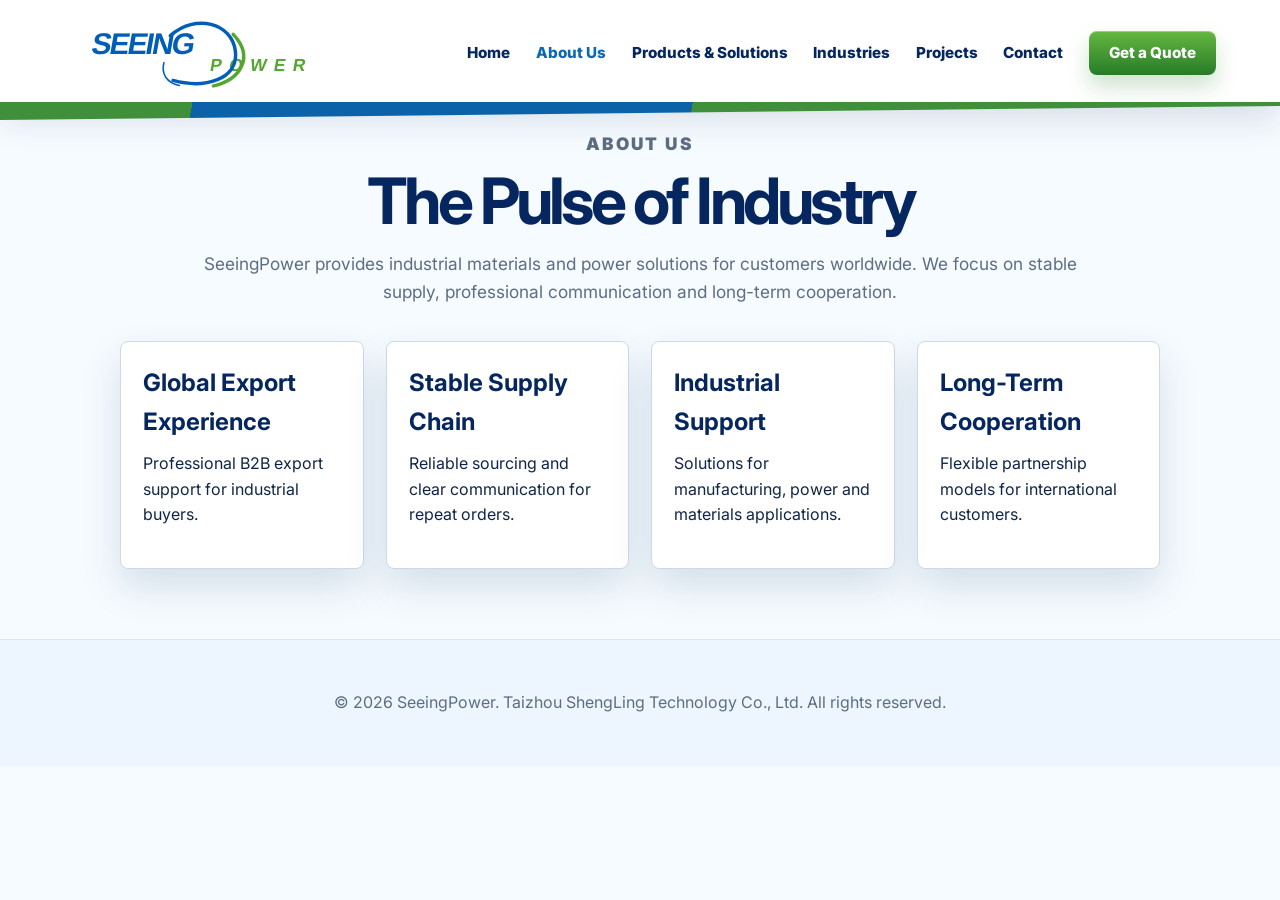
==== commit 432b017e: "Merge branch 'main' into codex-t4hj9a" ====
--- a/about.html
+++ b/about.html
@@ -11,7 +11,7 @@
   <link rel="stylesheet" href="css/style.css" />
 </head>
 <body>
-  <header class="site-header inner-header" data-header><a class="brand" href="index.html" aria-label="SeeingPower home"><img class="brand-logo" src="assets/images/seeingpower-logo.png?v=4" alt="SeeingPower"></a><button class="nav-toggle" type="button" aria-label="Open navigation" aria-expanded="false" data-nav-toggle><span></span><span></span><span></span></button><nav class="main-nav" data-nav><a href="index.html">Home</a><a class="active" href="about.html">About Us</a><a href="products.html">Products &amp; Solutions</a><a href="index.html#industries">Industries</a><a href="index.html#featured-solutions">Projects</a><a href="contact.html">Contact</a><a class="nav-cta" href="contact.html#get-quote">Get a Quote</a></nav></header>
+  <header class="site-header inner-header" data-header><a class="brand" href="index.html" aria-label="SeeingPower home"><img class="brand-logo" src="assets/images/seeingpower-logo.svg" alt="SeeingPower" /></a><button class="nav-toggle" type="button" aria-label="Open navigation" aria-expanded="false" data-nav-toggle><span></span><span></span><span></span></button><nav class="main-nav" data-nav><a href="index.html">Home</a><a class="active" href="about.html">About Us</a><a href="products.html">Products &amp; Solutions</a><a href="index.html#industries">Industries</a><a href="index.html#featured-solutions">Projects</a><a href="contact.html">Contact</a><a class="nav-cta" href="contact.html#get-quote">Get a Quote</a></nav></header>
   <main class="page-main">
     <section class="page-hero"><p class="eyebrow">About Us</p><h1>The Pulse of Industry</h1><p>SeeingPower provides industrial materials and power solutions for customers worldwide. We focus on stable supply, professional communication and long-term cooperation.</p></section>
     <section class="page-grid four"><article class="page-card"><h2>Global Export Experience</h2><p>Professional B2B export support for industrial buyers.</p></article><article class="page-card"><h2>Stable Supply Chain</h2><p>Reliable sourcing and clear communication for repeat orders.</p></article><article class="page-card"><h2>Industrial Support</h2><p>Solutions for manufacturing, power and materials applications.</p></article><article class="page-card"><h2>Long-Term Cooperation</h2><p>Flexible partnership models for international customers.</p></article></section>
--- a/css/style.css
+++ b/css/style.css
@@ -18,7 +18,8 @@
 .site-header { position: fixed; inset: 0 0 auto; z-index: 50; min-height: 88px; display: flex; align-items: center; justify-content: space-between; gap: 24px; padding: 18px clamp(20px, 5vw, 64px); background: rgba(255,255,255,0.78); backdrop-filter: blur(12px); transition: background 0.25s ease, box-shadow 0.25s ease; }
 .site-header::after { content: ""; position: absolute; left: 0; right: 0; bottom: -14px; height: 18px; background: linear-gradient(100deg, #3f8f3b 0 15%, #0b62a8 15% 54%, #3f8f3b 54% 100%); clip-path: polygon(0 0, 100% 0, 100% 22%, 0 100%); }
 .site-header.scrolled, .inner-header { background: rgba(255,255,255,0.97); box-shadow: 0 14px 32px rgba(7, 32, 78, 0.12); }
-.brand { display: inline-flex; align-items: center; min-width: 260px; color: #0b4f9e; font-size: clamp(1.45rem, 2.4vw, 2.25rem); font-style: italic; font-weight: 900; letter-spacing: -0.08em; text-transform: uppercase; }
+.brand { display: inline-flex; align-items: center; flex: 0 0 auto; width: clamp(190px, 22vw, 300px); min-width: 190px; }
+.brand-logo { display: block; width: 100%; height: auto; max-height: 70px; object-fit: contain; }
 .main-nav { display: flex; align-items: center; gap: clamp(10px, 2vw, 28px); }
 .main-nav a { color: var(--navy); font-size: 0.95rem; font-weight: 800; }
 .main-nav a:hover, .main-nav a.active { color: var(--blue); }
@@ -110,7 +111,7 @@
 .quote-form input:focus, .quote-form textarea:focus, .quote-form select:focus { outline: 3px solid rgba(73,162,47,0.18); border-color: var(--green); }
 
 @media (max-width: 1080px) {
-  .brand { min-width: 220px; }
+  .brand { width: 230px; min-width: 180px; }
   .main-nav { gap: 14px; }
   .main-nav a { font-size: 0.86rem; }
   .page-grid.four { grid-template-columns: repeat(2, 1fr); }
@@ -133,8 +134,13 @@
   .section-title span { display: none; }
 }
 
+@media (max-width: 768px) {
+  .brand-logo { height: 46px; }
+}
+
 @media (max-width: 560px) {
-  .brand { min-width: 0; font-size: 1.28rem; }
+  .brand { width: 178px; min-width: 0; }
+  .brand-logo { max-height: 56px; }
   .hero h1 { font-size: 2.55rem; }
   .hero-subtitle { font-size: 1.26rem; }
   .section { padding: 30px 18px; }
@@ -145,1556 +151,3 @@
   *, *::before, *::after { scroll-behavior: auto !important; animation: none !important; transition: none !important; }
   .reveal { opacity: 1; transform: none; }
 }
-
-/* V3 Commercial Conversion Landing Page */
-.landing-v3 .site-header {
-  background: rgba(255,255,255,0.94);
-  box-shadow: 0 14px 32px rgba(7,32,78,0.10);
-}
-
-.landing-v3 .main-nav {
-  gap: clamp(10px, 1.6vw, 22px);
-}
-
-.conversion-hero {
-  min-height: 610px;
-  padding-bottom: 56px;
-}
-
-.conversion-hero::after {
-  height: 84px;
-  bottom: -46px;
-}
-
-.conversion-copy {
-  width: min(720px, 100%);
-}
-
-.ad-eyebrow {
-  display: inline-flex;
-  margin: 0 0 18px;
-  padding: 8px 12px;
-  border: 1px solid rgba(255,255,255,0.42);
-  border-radius: 999px;
-  background: rgba(255,255,255,0.14);
-  color: #fff;
-  font-size: 0.88rem;
-  font-weight: 900;
-  letter-spacing: 0.03em;
-  text-transform: uppercase;
-}
-
-.conversion-copy h1 {
-  max-width: 760px;
-  font-size: clamp(2.65rem, 5vw, 5.1rem);
-  line-height: 0.98;
-}
-
-.conversion-copy .hero-subtitle {
-  max-width: 760px;
-  margin-top: 18px;
-  font-size: clamp(1.15rem, 2.2vw, 1.75rem);
-}
-
-.conversion-actions {
-  margin-top: 26px;
-}
-
-.trust-line {
-  margin: 18px 0 0;
-  color: #fff;
-  font-weight: 900;
-  letter-spacing: 0.01em;
-}
-
-.quote-panel {
-  position: relative;
-  z-index: 8;
-  display: grid;
-  grid-template-columns: 0.85fr 1.15fr;
-  gap: 30px;
-  align-items: start;
-  width: min(1120px, calc(100% - 36px));
-  margin: -34px auto 0;
-  padding: 30px;
-  border: 1px solid #cbd9e8;
-  border-radius: 18px;
-  background: rgba(255,255,255,0.98);
-  box-shadow: 0 22px 55px rgba(9,55,105,0.18);
-}
-
-.quote-intro {
-  position: sticky;
-  top: 112px;
-  padding: 20px 10px;
-}
-
-.quote-intro h2,
-.bottom-cta h2 {
-  margin: 0;
-  color: var(--navy);
-  font-size: clamp(2rem, 4vw, 3.2rem);
-  line-height: 1.04;
-  letter-spacing: -0.05em;
-}
-
-.quote-intro p {
-  color: var(--muted);
-  font-size: 1.08rem;
-}
-
-.mini-trust {
-  display: flex;
-  flex-wrap: wrap;
-  gap: 10px;
-  margin-top: 20px;
-}
-
-.mini-trust span,
-.trust-signals a {
-  display: inline-flex;
-  align-items: center;
-  justify-content: center;
-  min-height: 38px;
-  padding: 0 14px;
-  border-radius: 999px;
-  color: #176a28;
-  background: #edf8ed;
-  font-weight: 900;
-}
-
-.form-note {
-  margin: 0;
-  color: var(--green);
-  font-weight: 900;
-  text-align: center;
-}
-
-.ads-section {
-  padding-top: 58px;
-}
-
-.ads-grid {
-  display: grid;
-  grid-template-columns: repeat(5, 1fr);
-  gap: 14px;
-  width: min(1120px, 100%);
-  margin: 0 auto;
-}
-
-.ads-grid a {
-  display: flex;
-  min-height: 112px;
-  align-items: center;
-  justify-content: center;
-  padding: 20px;
-  border: 1px solid #cbd9e8;
-  border-radius: 14px;
-  background: #fff;
-  color: var(--navy);
-  text-align: center;
-  font-weight: 900;
-  box-shadow: var(--shadow);
-}
-
-.ads-grid a::before {
-  content: "✓";
-  margin-right: 8px;
-  color: var(--green);
-  font-size: 1.2rem;
-}
-
-.trust-signals {
-  display: grid;
-  grid-template-columns: repeat(4, 1fr);
-  gap: 14px;
-  width: min(1120px, calc(100% - 36px));
-  margin: 0 auto;
-  padding: 28px 0 16px;
-}
-
-.trust-signals a {
-  min-height: 74px;
-  border: 1px solid #bdd6bd;
-  border-radius: 12px;
-  background: linear-gradient(180deg, #f7fff7, #e8f5ec);
-  color: #155d24;
-  text-align: center;
-}
-
-.product-landing {
-  padding-top: 42px;
-}
-
-.landing-products {
-  display: grid;
-  grid-template-columns: repeat(3, 1fr);
-  gap: 22px;
-  width: min(1120px, 100%);
-  margin: 0 auto;
-}
-
-.landing-card {
-  display: flex;
-  flex-direction: column;
-  min-height: 300px;
-  padding: 26px;
-  border: 1px solid #cbd9e8;
-  border-radius: 16px;
-  background: #fff;
-  box-shadow: var(--shadow);
-}
-
-.landing-card.peroxide-card {
-  background: linear-gradient(180deg, #fff, #f7fbff);
-}
-
-.landing-card h3 {
-  margin: 0 0 12px;
-  color: var(--navy);
-  font-size: 1.35rem;
-  line-height: 1.2;
-}
-
-.landing-card p:not(.eyebrow) {
-  margin: 0 0 20px;
-  color: var(--muted);
-}
-
-.landing-card .small-btn {
-  margin-top: auto;
-  align-self: flex-start;
-}
-
-.bottom-cta {
-  width: min(980px, calc(100% - 36px));
-  margin: 20px auto 70px;
-  padding: 42px;
-  border-radius: 20px;
-  background: linear-gradient(135deg, #eef8ff, #f7fff5);
-  text-align: center;
-  box-shadow: var(--shadow);
-}
-
-.bottom-cta p {
-  max-width: 680px;
-  margin: 14px auto 0;
-  color: var(--muted);
-  font-size: 1.08rem;
-}
-
-.bottom-cta .hero-actions {
-  justify-content: center;
-}
-
-.whatsapp-float {
-  position: fixed;
-  right: 22px;
-  bottom: 22px;
-  z-index: 80;
-  display: inline-flex;
-  align-items: center;
-  justify-content: center;
-  min-height: 50px;
-  padding: 0 18px;
-  border-radius: 999px;
-  color: #fff;
-  background: linear-gradient(180deg, #37c763, #159947);
-  box-shadow: 0 12px 26px rgba(21,153,71,0.32);
-  font-weight: 900;
-}
-
-.whatsapp-float::before {
-  content: "";
-  width: 10px;
-  height: 10px;
-  margin-right: 8px;
-  border-radius: 50%;
-  background: #fff;
-}
-
-@media (max-width: 1080px) {
-  .ads-grid { grid-template-columns: repeat(2, 1fr); }
-  .trust-signals { grid-template-columns: repeat(2, 1fr); }
-}
-
-@media (max-width: 900px) {
-  .conversion-hero {
-    min-height: auto;
-    padding-top: 112px;
-    padding-bottom: 58px;
-  }
-
-  .conversion-actions,
-  .conversion-actions .btn,
-  .quote-form .btn {
-    width: 100%;
-  }
-
-  .quote-panel {
-    grid-template-columns: 1fr;
-    width: min(100% - 24px, 1120px);
-    margin-top: 0;
-    padding: 22px;
-  }
-
-  .quote-intro {
-    position: static;
-    padding: 0;
-  }
-
-  .landing-products {
-    grid-template-columns: 1fr;
-  }
-
-  .landing-card .small-btn {
-    width: 100%;
-  }
-}
-
-@media (max-width: 560px) {
-  .conversion-copy h1 {
-    font-size: 2.2rem;
-  }
-
-  .ad-eyebrow {
-    font-size: 0.72rem;
-  }
-
-  .ads-grid,
-  .trust-signals {
-    grid-template-columns: 1fr;
-  }
-
-  .bottom-cta {
-    padding: 28px 20px;
-  }
-
-  .whatsapp-float {
-    left: 14px;
-    right: 14px;
-    bottom: 14px;
-  }
-
-  .site-footer {
-    padding-bottom: 82px;
-  }
-}
-
-/* V3 conversion refinements */
-.process-section {
-  padding-top: 28px;
-  background: linear-gradient(180deg, #f9fcff, #ffffff);
-}
-
-.process-grid,
-.faq-grid {
-  display: grid;
-  grid-template-columns: repeat(3, 1fr);
-  gap: 18px;
-  width: min(1120px, 100%);
-  margin: 0 auto;
-}
-
-.process-grid article,
-.faq-grid details {
-  border: 1px solid #cbd9e8;
-  border-radius: 16px;
-  background: #fff;
-  box-shadow: var(--shadow);
-}
-
-.process-grid article {
-  padding: 26px;
-}
-
-.process-grid strong {
-  display: grid;
-  place-items: center;
-  width: 42px;
-  height: 42px;
-  margin-bottom: 16px;
-  border-radius: 50%;
-  color: #fff;
-  background: linear-gradient(180deg, #65b840, #277b27);
-  font-size: 1.15rem;
-}
-
-.process-grid h3,
-.faq-grid summary {
-  color: var(--navy);
-  font-weight: 900;
-}
-
-.process-grid h3 {
-  margin: 0 0 10px;
-  font-size: 1.22rem;
-}
-
-.process-grid p,
-.faq-grid p {
-  color: var(--muted);
-}
-
-.process-grid a,
-.faq-grid a {
-  color: var(--green-dark);
-  font-weight: 900;
-}
-
-.faq-conversion {
-  padding-top: 28px;
-  background: linear-gradient(180deg, #ffffff, #f4f9ff);
-}
-
-.faq-grid details {
-  padding: 22px;
-}
-
-.faq-grid summary {
-  cursor: pointer;
-  list-style: none;
-}
-
-.faq-grid summary::-webkit-details-marker {
-  display: none;
-}
-
-.faq-grid summary::after {
-  content: "+";
-  float: right;
-  color: var(--green);
-  font-size: 1.25rem;
-}
-
-.faq-grid details[open] summary::after {
-  content: "–";
-}
-
-@media (max-width: 900px) {
-  .process-grid,
-  .faq-grid {
-    grid-template-columns: 1fr;
-  }
-}
-
-/* V4 premium industrial homepage */
-.homepage-v4 {
-  background: #f4f7fb;
-}
-
-.homepage-v4 .site-header {
-  background: rgba(255,255,255,0.92);
-  box-shadow: 0 10px 30px rgba(4,27,66,0.10);
-}
-
-.v4-hero {
-  position: relative;
-  min-height: 100vh;
-  display: flex;
-  align-items: center;
-  overflow: hidden;
-  padding: 120px clamp(22px, 7vw, 96px) 80px;
-  color: #fff;
-  background-image:
-    linear-gradient(90deg, rgba(3,25,64,0.94) 0%, rgba(5,55,112,0.78) 40%, rgba(5,55,112,0.22) 68%, rgba(5,55,112,0.04) 100%),
-    url("data:image/svg+xml,%3Csvg xmlns='http://www.w3.org/2000/svg' viewBox='0 0 1600 900'%3E%3Cdefs%3E%3ClinearGradient id='sky' x1='0' x2='0' y1='0' y2='1'%3E%3Cstop stop-color='%2389c7f8'/%3E%3Cstop offset='.5' stop-color='%23d9ecfb'/%3E%3Cstop offset='1' stop-color='%23f7fbff'/%3E%3C/linearGradient%3E%3ClinearGradient id='steel' x1='0' x2='1'%3E%3Cstop stop-color='%23899aaa'/%3E%3Cstop offset='.35' stop-color='%23f7fafc'/%3E%3Cstop offset='.7' stop-color='%236f8498'/%3E%3Cstop offset='1' stop-color='%23dce5ec'/%3E%3C/linearGradient%3E%3C/defs%3E%3Crect width='1600' height='900' fill='url(%23sky)'/%3E%3Ccircle cx='1000' cy='190' r='90' fill='%23fff' opacity='.65'/%3E%3Cg opacity='.85'%3E%3Crect x='820' y='455' width='430' height='165' fill='%23eef3f6' stroke='%23798ea1'/%3E%3Crect x='940' y='395' width='95' height='225' fill='url(%23steel)' stroke='%2367788a'/%3E%3Crect x='1070' y='300' width='120' height='320' rx='45' fill='url(%23steel)' stroke='%2367788a'/%3E%3Crect x='1270' y='210' width='130' height='410' rx='52' fill='url(%23steel)' stroke='%2367788a'/%3E%3Cpath d='M810 500H1520' stroke='%23718495' stroke-width='22'/%3E%3Cpath d='M790 540H1520' stroke='%23c5d0da' stroke-width='18'/%3E%3Crect x='960' y='635' width='520' height='145' rx='20' fill='%23243142'/%3E%3Crect x='995' y='660' width='260' height='96' fill='%23dbe5ec'/%3E%3Ccircle cx='1375' cy='708' r='62' fill='%23131e2d'/%3E%3Ccircle cx='1375' cy='708' r='36' fill='%23788da0'/%3E%3Crect x='560' y='540' width='210' height='120' fill='%23e9eff3' stroke='%23798ea1'/%3E%3C/g%3E%3C/svg%3E");
-  background-size: cover;
-  background-position: center;
-  background-repeat: no-repeat;
-}
-
-.v4-hero-content {
-  position: relative;
-  z-index: 2;
-  width: min(680px, 100%);
-}
-
-.v4-kicker {
-  margin: 0 0 18px;
-  color: #8ee06a;
-  font-size: 0.86rem;
-  font-weight: 900;
-  letter-spacing: 0.16em;
-  text-transform: uppercase;
-}
-
-.v4-hero h1 {
-  margin: 0;
-  font-size: clamp(3.2rem, 7vw, 6.6rem);
-  line-height: 0.9;
-  letter-spacing: -0.07em;
-  text-transform: uppercase;
-}
-
-.v4-subtitle {
-  margin: 26px 0 0;
-  font-size: clamp(1.35rem, 2.4vw, 2rem);
-  font-weight: 800;
-}
-
-.v4-description {
-  max-width: 560px;
-  margin: 18px 0 0;
-  color: rgba(255,255,255,0.84);
-  font-size: 1.08rem;
-}
-
-.v4-actions {
-  display: flex;
-  flex-wrap: wrap;
-  gap: 14px;
-  margin-top: 34px;
-}
-
-.v4-section {
-  padding: 76px clamp(20px, 7vw, 96px);
-}
-
-.v4-section-heading {
-  max-width: 760px;
-  margin: 0 auto 34px;
-  text-align: center;
-}
-
-.v4-section-heading h2,
-.v4-about h2,
-.v4-quote h2 {
-  margin: 0;
-  color: var(--navy);
-  font-size: clamp(2rem, 4vw, 3.5rem);
-  line-height: 1.02;
-  letter-spacing: -0.055em;
-}
-
-.v4-card-grid,
-.v4-solution-grid {
-  display: grid;
-  grid-template-columns: repeat(3, 1fr);
-  gap: 24px;
-  width: min(1120px, 100%);
-  margin: 0 auto;
-}
-
-.v4-service-card,
-.v4-solution-card {
-  background: #fff;
-  border: 1px solid rgba(160,183,210,0.72);
-  border-radius: 18px;
-  box-shadow: 0 18px 45px rgba(6,42,90,0.10);
-  transition: transform 0.22s ease, box-shadow 0.22s ease;
-}
-
-.v4-service-card:hover,
-.v4-solution-card:hover {
-  transform: translateY(-6px);
-  box-shadow: 0 26px 60px rgba(6,42,90,0.16);
-}
-
-.v4-service-card {
-  padding: 30px;
-}
-
-.v4-service-card h3,
-.v4-solution-body h3 {
-  margin: 18px 0 10px;
-  color: var(--navy);
-  font-size: 1.35rem;
-}
-
-.v4-service-card p,
-.v4-solution-body p,
-.v4-about p,
-.v4-quote p {
-  color: var(--muted);
-}
-
-.v4-service-card a {
-  color: var(--green-dark);
-  font-weight: 900;
-}
-
-.v4-icon {
-  display: grid;
-  place-items: center;
-  width: 58px;
-  height: 58px;
-  border-radius: 16px;
-  background: linear-gradient(135deg, #0b68b7, #49a22f);
-}
-
-.v4-icon::before {
-  content: "";
-  width: 26px;
-  height: 26px;
-  border-radius: 6px;
-  background: rgba(255,255,255,0.9);
-}
-
-.v4-trust {
-  display: grid;
-  grid-template-columns: repeat(4, 1fr);
-  gap: 1px;
-  width: min(1120px, calc(100% - 40px));
-  margin: 0 auto;
-  overflow: hidden;
-  border-radius: 18px;
-  background: #c8d8ea;
-  box-shadow: 0 18px 45px rgba(6,42,90,0.12);
-}
-
-.v4-trust div {
-  padding: 26px 20px;
-  background: #fff;
-  text-align: center;
-}
-
-.v4-trust strong {
-  display: block;
-  color: var(--navy);
-  font-size: 1.55rem;
-  font-weight: 900;
-}
-
-.v4-trust span {
-  color: var(--muted);
-  font-weight: 800;
-}
-
-.v4-solution-card {
-  overflow: hidden;
-  display: flex;
-  min-height: 440px;
-  flex-direction: column;
-}
-
-.v4-solution-image {
-  min-height: 190px;
-  background-size: cover;
-  background-position: center;
-  transition: transform 0.25s ease;
-}
-
-.v4-solution-card:hover .v4-solution-image {
-  transform: scale(1.035);
-}
-
-.peroxide-bg { background-image: linear-gradient(135deg, rgba(6,84,161,0.52), rgba(255,255,255,0.1)), repeating-linear-gradient(90deg, #e9f2f8 0 36px, #abc2d3 37px 46px, #f7fbff 47px 76px); }
-.solar-bg { background-image: linear-gradient(135deg, rgba(252,194,66,0.28), rgba(6,93,170,0.38)), repeating-linear-gradient(160deg, #0f5ba8 0 18px, #dcefff 19px 21px, #1d70bd 22px 40px); }
-.generator-bg { background-image: linear-gradient(135deg, rgba(7,36,69,0.28), rgba(255,255,255,0.08)), linear-gradient(90deg, #eef4f7 0 42%, #1d2d3d 43% 56%, #d5e0e7 57% 100%); }
-
-.v4-solution-body {
-  display: flex;
-  flex: 1;
-  flex-direction: column;
-  padding: 26px;
-}
-
-.v4-solution-body .small-btn {
-  margin-top: auto;
-  align-self: flex-start;
-}
-
-.v4-about {
-  display: grid;
-  grid-template-columns: 1fr 0.9fr;
-  gap: 36px;
-  align-items: center;
-  width: min(1120px, calc(100% - 40px));
-  margin: 0 auto 76px;
-  padding: 42px;
-  border-radius: 22px;
-  background: #fff;
-  box-shadow: 0 18px 45px rgba(6,42,90,0.10);
-}
-
-.v4-about-image {
-  min-height: 280px;
-  border-radius: 18px;
-  background-image: linear-gradient(135deg, rgba(6,38,95,0.28), rgba(73,162,47,0.16)), linear-gradient(90deg, #dce6ee, #f7fbff 45%, #879bac 46%, #2c3d50 64%, #d3dee7 65%);
-  background-size: cover;
-}
-
-.v4-quote {
-  display: grid;
-  grid-template-columns: 0.8fr 1.2fr;
-  gap: 28px;
-  align-items: center;
-  width: min(1120px, calc(100% - 40px));
-  margin: 0 auto 70px;
-  padding: 34px;
-  border-radius: 22px;
-  background: linear-gradient(135deg, #06265f, #0b68b7);
-  color: #fff;
-}
-
-.v4-quote h2,
-.v4-quote p,
-.v4-quote .eyebrow {
-  color: #fff;
-}
-
-.v4-inline-form {
-  display: grid;
-  grid-template-columns: repeat(5, 1fr);
-  gap: 12px;
-}
-
-.v4-inline-form input,
-.v4-inline-form select {
-  min-height: 52px;
-  width: 100%;
-  border: 0;
-  border-radius: 10px;
-  padding: 0 14px;
-  font: inherit;
-}
-
-@media (max-width: 980px) {
-  .v4-card-grid,
-  .v4-solution-grid,
-  .v4-trust,
-  .v4-about,
-  .v4-quote,
-  .v4-inline-form {
-    grid-template-columns: 1fr;
-  }
-
-  .v4-hero {
-    min-height: 100vh;
-    padding-top: 120px;
-  }
-
-  .v4-actions,
-  .v4-actions .btn,
-  .v4-inline-form .btn {
-    width: 100%;
-  }
-
-  .v4-about {
-    padding: 28px;
-  }
-}
-
-@media (max-width: 560px) {
-  .v4-hero h1 {
-    font-size: 2.65rem;
-  }
-
-  .v4-section {
-    padding: 54px 18px;
-  }
-
-  .v4-about,
-  .v4-quote,
-  .v4-trust {
-    width: calc(100% - 28px);
-  }
-}
-
-/* Reference image matched homepage */
-.reference-v5 {
-  background: #eef7ff;
-}
-
-.reference-v5 .site-header.reference-header {
-  position: fixed;
-  top: 0;
-  min-height: 76px;
-  padding: 12px clamp(22px, 5vw, 58px);
-  background: rgba(255,255,255,0.96);
-  box-shadow: none;
-}
-
-.reference-v5 .site-header.reference-header::after {
-  bottom: -18px;
-  height: 22px;
-  background: linear-gradient(100deg, #4d9340 0 18%, #0d65aa 18% 58%, #4d9340 58% 100%);
-  clip-path: polygon(0 0, 100% 0, 100% 20%, 0 100%);
-}
-
-.reference-logo {
-  display: inline-flex;
-  align-items: center;
-  min-width: 250px;
-  color: #0b4f9e;
-  font-size: clamp(1.5rem, 2.4vw, 2.25rem);
-  font-style: italic;
-  font-weight: 900;
-  letter-spacing: -0.08em;
-  line-height: 1;
-}
-
-.reference-logo strong {
-  color: #4b9e2f;
-}
-
-.reference-logo i {
-  width: 44px;
-  height: 54px;
-  margin: 0 -12px 0 -5px;
-  border: 4px solid #0e5aa5;
-  border-left-color: transparent;
-  border-radius: 50%;
-  transform: rotate(-10deg);
-}
-
-.reference-menu {
-  gap: clamp(12px, 2vw, 26px);
-}
-
-.reference-menu a {
-  color: #06265f;
-  font-size: 0.9rem;
-  font-weight: 800;
-}
-
-.reference-menu .nav-cta {
-  min-height: 42px;
-  padding: 0 20px;
-  border-radius: 7px;
-}
-
-.reference-hero-shot {
-  position: relative;
-  min-height: 525px;
-  display: flex;
-  align-items: center;
-  padding: 112px clamp(34px, 7vw, 92px) 58px;
-  color: #fff;
-  background-image:
-    linear-gradient(90deg, rgba(24,133,213,0.88) 0%, rgba(61,161,228,0.58) 35%, rgba(255,255,255,0.08) 62%, rgba(255,255,255,0) 100%),
-    radial-gradient(circle at 5% 50%, rgba(255,255,255,0.72) 0 3px, transparent 4px),
-    url("data:image/svg+xml,%3Csvg xmlns='http://www.w3.org/2000/svg' viewBox='0 0 1600 700'%3E%3Cdefs%3E%3ClinearGradient id='sky' x1='0' x2='0' y1='0' y2='1'%3E%3Cstop stop-color='%237dc3f8'/%3E%3Cstop offset='.5' stop-color='%23d9edfb'/%3E%3Cstop offset='1' stop-color='%23f9fcff'/%3E%3C/linearGradient%3E%3ClinearGradient id='steel' x1='0' x2='1'%3E%3Cstop stop-color='%237d91a5'/%3E%3Cstop offset='.35' stop-color='%23f4f7f9'/%3E%3Cstop offset='.72' stop-color='%23748799'/%3E%3Cstop offset='1' stop-color='%23e2ebf1'/%3E%3C/linearGradient%3E%3C/defs%3E%3Crect width='1600' height='700' fill='url(%23sky)'/%3E%3Cellipse cx='930' cy='260' rx='90' ry='50' fill='%23fff' opacity='.65'/%3E%3Cellipse cx='1100' cy='170' rx='150' ry='60' fill='%23fff' opacity='.75'/%3E%3Cellipse cx='1215' cy='205' rx='160' ry='52' fill='%23fff' opacity='.65'/%3E%3Cg opacity='.9'%3E%3Crect x='780' y='370' width='420' height='150' fill='%23eef3f6' stroke='%23798ea1'/%3E%3Crect x='930' y='320' width='86' height='205' fill='url(%23steel)' stroke='%2367788a'/%3E%3Crect x='1080' y='235' width='112' height='285' rx='42' fill='url(%23steel)' stroke='%2367788a'/%3E%3Crect x='1295' y='120' width='128' height='405' rx='48' fill='url(%23steel)' stroke='%2367788a'/%3E%3Cpath d='M790 410H1540' stroke='%23718495' stroke-width='20'/%3E%3Cpath d='M760 450H1540' stroke='%23c6d1da' stroke-width='18'/%3E%3Crect x='960' y='535' width='500' height='130' rx='20' fill='%23243142'/%3E%3Crect x='995' y='560' width='245' height='80' fill='%23dbe5ec'/%3E%3Ccircle cx='1365' cy='600' r='58' fill='%23131e2d'/%3E%3Ccircle cx='1365' cy='600' r='34' fill='%23788da0'/%3E%3Crect x='585' y='470' width='190' height='110' fill='%23e9eff3' stroke='%23798ea1'/%3E%3C/g%3E%3Cpath d='M0 642 C 300 590 500 720 820 642 S 1260 600 1600 642 L1600 700 L0 700Z' fill='%23fff' opacity='.75'/%3E%3C/svg%3E");
-  background-size: cover, 62px 62px, cover;
-  background-position: center, left top, center;
-  background-repeat: no-repeat;
-}
-
-.reference-hero-shot::after {
-  content: "";
-  position: absolute;
-  left: 0;
-  right: 0;
-  bottom: 0;
-  height: 78px;
-  background: linear-gradient(90deg, rgba(42,155,230,0.55), rgba(255,255,255,0.72));
-  clip-path: polygon(0 45%, 100% 75%, 100% 100%, 0 100%);
-}
-
-.reference-hero-copy {
-  position: relative;
-  z-index: 2;
-  max-width: 620px;
-  text-shadow: 0 3px 14px rgba(0,45,96,0.35);
-}
-
-.reference-hero-copy h1 {
-  margin: 0;
-  max-width: 560px;
-  font-size: clamp(3rem, 6vw, 5.5rem);
-  line-height: 0.94;
-  font-weight: 900;
-  letter-spacing: -0.045em;
-  text-transform: uppercase;
-}
-
-.reference-rule {
-  display: block;
-  width: 92px;
-  height: 4px;
-  margin: 18px 0 14px;
-  background: #fff;
-}
-
-.reference-subtitle {
-  margin: 0 0 12px;
-  font-size: clamp(1.25rem, 2.2vw, 1.9rem);
-  font-weight: 800;
-}
-
-.reference-desc {
-  max-width: 430px;
-  margin: 0;
-  font-size: 1.05rem;
-  font-weight: 700;
-}
-
-.reference-buttons {
-  display: flex;
-  flex-wrap: wrap;
-  gap: 14px;
-  margin-top: 28px;
-}
-
-.ref-green,
-.ref-light,
-.learn {
-  border-radius: 6px;
-}
-
-.ref-green {
-  color: #fff;
-  background: linear-gradient(180deg, #66b83f, #287c27);
-}
-
-.ref-light {
-  color: #17243a;
-  background: linear-gradient(180deg, #f8fafc, #e3e9ef);
-  border: 1px solid rgba(0,30,70,0.35);
-}
-
-.reference-block {
-  padding: 26px clamp(20px, 7vw, 96px);
-  background: linear-gradient(180deg, #fff, #f4f9ff);
-}
-
-.reference-heading {
-  display: grid;
-  grid-template-columns: minmax(60px, 1fr) auto minmax(60px, 1fr);
-  gap: 18px;
-  align-items: center;
-  width: min(1040px, 100%);
-  margin: 0 auto 24px;
-  text-align: center;
-}
-
-.reference-heading h2 {
-  margin: 0;
-  color: #06265f;
-  font-size: clamp(1.65rem, 3vw, 2.28rem);
-  line-height: 1.1;
-  font-weight: 900;
-  letter-spacing: -0.04em;
-}
-
-.reference-heading span {
-  height: 1px;
-  background: linear-gradient(90deg, transparent, #9db6d4, transparent);
-}
-
-.reference-service-row {
-  display: grid;
-  grid-template-columns: repeat(3, 1fr);
-  width: min(880px, 100%);
-  margin: 0 auto;
-}
-
-.reference-service-row article {
-  display: flex;
-  align-items: center;
-  justify-content: center;
-  gap: 14px;
-  min-height: 86px;
-  border-right: 1px solid #b9cce3;
-}
-
-.reference-service-row article:last-child {
-  border-right: 0;
-}
-
-.reference-service-row h3,
-.reference-industry-strip h3 {
-  margin: 0;
-  color: #06265f;
-  font-size: 1.15rem;
-  font-weight: 900;
-}
-
-.reference-service-row p {
-  margin: 2px 0 0;
-  font-size: 0.9rem;
-  color: #102646;
-}
-
-.ref-icon {
-  flex: 0 0 auto;
-  width: 48px;
-  height: 48px;
-  border-radius: 12px;
-  background: linear-gradient(135deg, #0b68b7, #65b840);
-  box-shadow: inset 0 1px 0 rgba(255,255,255,0.5), 0 8px 18px rgba(20,88,151,0.18);
-}
-
-.ref-global { border-radius: 50%; }
-
-.why-clients {
-  background:
-    linear-gradient(90deg, rgba(255,255,255,0.98), rgba(255,255,255,0.86)),
-    radial-gradient(circle at right center, rgba(89,176,237,0.46), transparent 36%);
-}
-
-.reference-checks {
-  width: min(420px, 100%);
-  margin: 0 auto;
-  padding: 0;
-  list-style: none;
-  color: #102646;
-  font-size: 1.08rem;
-  font-weight: 800;
-}
-
-.reference-checks li {
-  position: relative;
-  margin: 7px 0;
-  padding-left: 30px;
-}
-
-.reference-checks li::before {
-  content: "✓";
-  position: absolute;
-  left: 0;
-  color: #61a83b;
-  font-size: 1.24rem;
-}
-
-.industries-ref,
-.featured-ref {
-  background:
-    linear-gradient(180deg, rgba(255,255,255,0.88), rgba(244,249,255,0.82)),
-    radial-gradient(circle at left bottom, rgba(89,176,237,0.36), transparent 34%);
-}
-
-.reference-industry-strip {
-  display: grid;
-  grid-template-columns: repeat(4, 1fr);
-  width: min(980px, 100%);
-  margin: 0 auto;
-  padding: 10px 18px;
-  border-radius: 6px;
-  background: linear-gradient(180deg, #eaf5ff, #dbeaf8);
-  box-shadow: 0 10px 24px rgba(15,68,120,0.12);
-}
-
-.reference-industry-strip article {
-  display: flex;
-  align-items: center;
-  justify-content: center;
-  gap: 12px;
-  min-height: 62px;
-  border-right: 1px solid #a9c1de;
-}
-
-.reference-industry-strip article:last-child {
-  border-right: 0;
-}
-
-.reference-solution-grid {
-  display: grid;
-  grid-template-columns: repeat(3, 1fr);
-  gap: 22px;
-  width: min(1040px, 100%);
-  margin: 0 auto;
-}
-
-.reference-solution-grid article {
-  overflow: hidden;
-  border: 1px solid #cbd9e8;
-  border-radius: 7px;
-  background: #fff;
-  box-shadow: 0 16px 32px rgba(12,57,102,0.16);
-}
-
-.ref-card-image {
-  min-height: 170px;
-  display: flex;
-  align-items: flex-start;
-  justify-content: center;
-  padding-top: 18px;
-  color: #fff;
-  font-size: 1.24rem;
-  text-shadow: 0 2px 8px rgba(0,40,90,0.45);
-}
-
-.ref-peroxide { background: linear-gradient(135deg, rgba(6,84,161,0.55), rgba(255,255,255,0.12)), repeating-linear-gradient(90deg, #e9f2f8 0 36px, #abc2d3 37px 46px, #f7fbff 47px 76px); }
-.ref-solar { background: linear-gradient(135deg, rgba(252,194,66,0.3), rgba(6,93,170,0.35)), repeating-linear-gradient(160deg, #0f5ba8 0 18px, #dcefff 19px 21px, #1d70bd 22px 40px); }
-.ref-equipment { background: linear-gradient(135deg, rgba(7,36,69,0.28), rgba(255,255,255,0.08)), linear-gradient(90deg, #eef4f7 0 42%, #1d2d3d 43% 56%, #d5e0e7 57% 100%); }
-
-.reference-solution-grid article > div:last-child {
-  padding: 18px 22px 24px;
-}
-
-.reference-solution-grid p {
-  margin: 0 0 16px;
-}
-
-.learn {
-  display: inline-flex;
-  align-items: center;
-  min-height: 34px;
-  padding: 0 18px;
-  color: #fff;
-  font-weight: 900;
-}
-
-.learn.green { background: linear-gradient(180deg, #65b840, #2b7f2d); }
-.learn.blue { background: linear-gradient(180deg, #116abd, #054a94); }
-
-.reference-about,
-.reference-final-cta {
-  padding: 26px 20px 34px;
-  background: linear-gradient(180deg, #fff, #edf6ff);
-  text-align: center;
-}
-
-.reference-about p,
-.reference-final-cta p {
-  margin: 0 auto;
-  width: min(760px, 100%);
-  color: #071d44;
-  line-height: 1.75;
-}
-
-.reference-final-cta {
-  padding-top: 24px;
-  padding-bottom: 46px;
-}
-
-.reference-final-cta .btn {
-  margin-top: 18px;
-}
-
-@media (max-width: 920px) {
-  .reference-v5 .main-nav.reference-menu {
-    top: 76px;
-  }
-
-  .reference-hero-shot {
-    min-height: 620px;
-    padding: 118px 22px 70px;
-  }
-
-  .reference-buttons,
-  .reference-buttons .btn,
-  .reference-final-cta .btn {
-    width: 100%;
-  }
-
-  .reference-service-row,
-  .reference-industry-strip,
-  .reference-solution-grid {
-    grid-template-columns: 1fr;
-  }
-
-  .reference-service-row article,
-  .reference-industry-strip article {
-    justify-content: flex-start;
-    border-right: 0;
-    border-bottom: 1px solid #b9cce3;
-    padding: 14px 10px;
-  }
-
-  .reference-service-row article:last-child,
-  .reference-industry-strip article:last-child {
-    border-bottom: 0;
-  }
-}
-
-@media (max-width: 560px) {
-  .reference-logo {
-    min-width: 0;
-    font-size: 1.25rem;
-  }
-
-  .reference-logo i {
-    width: 34px;
-    height: 42px;
-    border-width: 3px;
-  }
-
-  .reference-hero-copy h1 {
-    font-size: 2.7rem;
-  }
-
-  .reference-heading {
-    grid-template-columns: 1fr;
-  }
-
-  .reference-heading span {
-    display: none;
-  }
-}
-
-/* Major premium homepage redesign with official logo image */
-.premium-redesign {
-  background: #f4f7fb;
-}
-
-.premium-redesign .site-header.premium-header {
-  min-height: 88px;
-  padding: 14px clamp(20px, 5vw, 64px);
-  background: rgba(255,255,255,0.96);
-  box-shadow: 0 10px 32px rgba(4,27,66,0.10);
-}
-
-.premium-redesign .site-header.premium-header::after {
-  display: none;
-}
-
-.premium-logo {
-  display: flex;
-  align-items: center;
-  flex: 0 0 auto;
-  width: clamp(210px, 24vw, 320px);
-}
-
-.premium-logo img {
-  display: block;
-  width: 100%;
-  height: auto;
-}
-
-.premium-nav {
-  gap: clamp(12px, 1.6vw, 24px);
-}
-
-.premium-nav a {
-  color: #09265d;
-  font-weight: 800;
-  font-size: 0.92rem;
-}
-
-.premium-hero {
-  position: relative;
-  min-height: 720px;
-  display: flex;
-  align-items: center;
-  padding: 128px clamp(22px, 7vw, 96px) 86px;
-  color: #fff;
-  overflow: hidden;
-  background-image:
-    linear-gradient(90deg, rgba(4,24,61,0.95) 0%, rgba(6,48,101,0.84) 40%, rgba(6,48,101,0.28) 68%, rgba(6,48,101,0.04) 100%),
-    url("data:image/svg+xml,%3Csvg xmlns='http://www.w3.org/2000/svg' viewBox='0 0 1800 900'%3E%3Cdefs%3E%3ClinearGradient id='sky' x1='0' x2='0' y1='0' y2='1'%3E%3Cstop stop-color='%237fc4f7'/%3E%3Cstop offset='.52' stop-color='%23d9eefb'/%3E%3Cstop offset='1' stop-color='%23f8fcff'/%3E%3C/linearGradient%3E%3ClinearGradient id='steel' x1='0' x2='1'%3E%3Cstop stop-color='%23788ea1'/%3E%3Cstop offset='.34' stop-color='%23f7fafc'/%3E%3Cstop offset='.72' stop-color='%23708496'/%3E%3Cstop offset='1' stop-color='%23dce6ee'/%3E%3C/linearGradient%3E%3C/defs%3E%3Crect width='1800' height='900' fill='url(%23sky)'/%3E%3Cellipse cx='1080' cy='210' rx='170' ry='58' fill='%23fff' opacity='.74'/%3E%3Cellipse cx='1280' cy='245' rx='190' ry='58' fill='%23fff' opacity='.58'/%3E%3Cg opacity='.95'%3E%3Crect x='850' y='445' width='460' height='165' fill='%23eef3f6' stroke='%23798ea1'/%3E%3Crect x='1000' y='380' width='96' height='235' fill='url(%23steel)' stroke='%2367788a'/%3E%3Crect x='1170' y='285' width='126' height='330' rx='48' fill='url(%23steel)' stroke='%2367788a'/%3E%3Crect x='1425' y='165' width='140' height='455' rx='54' fill='url(%23steel)' stroke='%2367788a'/%3E%3Cpath d='M830 500H1700' stroke='%23718495' stroke-width='24'/%3E%3Cpath d='M800 545H1700' stroke='%23c6d1da' stroke-width='20'/%3E%3Crect x='1070' y='650' width='570' height='150' rx='22' fill='%23243142'/%3E%3Crect x='1110' y='680' width='285' height='90' fill='%23dbe5ec'/%3E%3Ccircle cx='1520' cy='728' r='66' fill='%23131e2d'/%3E%3Ccircle cx='1520' cy='728' r='38' fill='%23788da0'/%3E%3Crect x='620' y='545' width='220' height='122' fill='%23e9eff3' stroke='%23798ea1'/%3E%3C/g%3E%3C/svg%3E");
-  background-size: cover;
-  background-position: center;
-  background-repeat: no-repeat;
-}
-
-.premium-hero-content {
-  max-width: 720px;
-  position: relative;
-  z-index: 2;
-}
-
-.premium-kicker {
-  margin: 0 0 18px;
-  color: #8ee06a;
-  font-size: 0.84rem;
-  font-weight: 900;
-  letter-spacing: 0.16em;
-  text-transform: uppercase;
-}
-
-.premium-hero h1 {
-  margin: 0;
-  max-width: 680px;
-  font-size: clamp(3.25rem, 7vw, 6.8rem);
-  line-height: 0.92;
-  letter-spacing: -0.07em;
-  text-transform: uppercase;
-}
-
-.premium-subtitle {
-  margin: 28px 0 0;
-  font-size: clamp(1.35rem, 2.5vw, 2.1rem);
-  font-weight: 850;
-}
-
-.premium-description {
-  max-width: 610px;
-  margin: 18px 0 0;
-  color: rgba(255,255,255,0.86);
-  font-size: 1.12rem;
-}
-
-.premium-actions {
-  display: flex;
-  flex-wrap: wrap;
-  gap: 14px;
-  margin-top: 34px;
-}
-
-.premium-section {
-  padding: 82px clamp(20px, 7vw, 96px);
-}
-
-.premium-heading {
-  max-width: 780px;
-  margin: 0 auto 36px;
-  text-align: center;
-}
-
-.premium-heading h2,
-.premium-why h2,
-.premium-final-cta h2 {
-  margin: 0;
-  color: var(--navy);
-  font-size: clamp(2rem, 4vw, 3.6rem);
-  line-height: 1.04;
-  letter-spacing: -0.055em;
-}
-
-.premium-card-grid,
-.premium-solution-grid {
-  display: grid;
-  grid-template-columns: repeat(3, 1fr);
-  gap: 24px;
-  width: min(1120px, 100%);
-  margin: 0 auto;
-}
-
-.premium-info-card,
-.premium-solution-card {
-  border: 1px solid rgba(160,183,210,0.72);
-  border-radius: 20px;
-  background: #fff;
-  box-shadow: 0 18px 45px rgba(6,42,90,0.10);
-}
-
-.premium-info-card {
-  display: flex;
-  flex-direction: column;
-  min-height: 310px;
-  padding: 30px;
-  transition: transform 0.22s ease, box-shadow 0.22s ease;
-}
-
-.premium-info-card:hover,
-.premium-solution-card:hover {
-  transform: translateY(-6px);
-  box-shadow: 0 26px 60px rgba(6,42,90,0.16);
-}
-
-.premium-card-icon {
-  width: 58px;
-  height: 58px;
-  border-radius: 16px;
-  background: linear-gradient(135deg, #0b68b7, #49a22f);
-}
-
-.premium-info-card h3,
-.solution-content h3 {
-  margin: 22px 0 10px;
-  color: var(--navy);
-  font-size: 1.35rem;
-}
-
-.premium-info-card p,
-.solution-content p,
-.premium-why p,
-.premium-final-cta p {
-  color: var(--muted);
-}
-
-.premium-info-card a {
-  margin-top: auto;
-  color: var(--green-dark);
-  font-weight: 900;
-}
-
-.premium-solutions {
-  background: linear-gradient(180deg, #ffffff, #eef7ff);
-}
-
-.premium-solution-card {
-  overflow: hidden;
-  display: flex;
-  min-height: 455px;
-  flex-direction: column;
-  transition: transform 0.22s ease, box-shadow 0.22s ease;
-}
-
-.solution-media {
-  min-height: 210px;
-  background-size: cover;
-  background-position: center;
-  transition: transform 0.25s ease;
-}
-
-.premium-solution-card:hover .solution-media {
-  transform: scale(1.035);
-}
-
-.generator-media { background-image: linear-gradient(135deg, rgba(7,36,69,0.28), rgba(255,255,255,0.08)), linear-gradient(90deg, #eef4f7 0 42%, #1d2d3d 43% 56%, #d5e0e7 57% 100%); }
-.peroxide-media { background-image: linear-gradient(135deg, rgba(6,84,161,0.55), rgba(255,255,255,0.12)), repeating-linear-gradient(90deg, #e9f2f8 0 36px, #abc2d3 37px 46px, #f7fbff 47px 76px); }
-.solar-media { background-image: linear-gradient(135deg, rgba(252,194,66,0.3), rgba(6,93,170,0.35)), repeating-linear-gradient(160deg, #0f5ba8 0 18px, #dcefff 19px 21px, #1d70bd 22px 40px); }
-
-.solution-content {
-  display: flex;
-  flex: 1;
-  flex-direction: column;
-  padding: 28px;
-}
-
-.solution-content .small-btn {
-  margin-top: auto;
-  align-self: flex-start;
-}
-
-.premium-why {
-  display: grid;
-  grid-template-columns: 1fr 0.9fr;
-  gap: 40px;
-  align-items: center;
-  width: min(1120px, calc(100% - 40px));
-  margin: 82px auto;
-}
-
-.premium-why-copy {
-  padding: 10px 0;
-}
-
-.premium-why ul {
-  margin: 24px 0 28px;
-  padding: 0;
-  list-style: none;
-}
-
-.premium-why li {
-  position: relative;
-  margin: 12px 0;
-  padding-left: 30px;
-  color: var(--ink);
-  font-weight: 800;
-}
-
-.premium-why li::before {
-  content: "✓";
-  position: absolute;
-  left: 0;
-  color: var(--green);
-}
-
-.premium-why-visual {
-  min-height: 390px;
-  border-radius: 24px;
-  background-image:
-    linear-gradient(135deg, rgba(6,38,95,0.28), rgba(73,162,47,0.16)),
-    url("data:image/svg+xml,%3Csvg xmlns='http://www.w3.org/2000/svg' viewBox='0 0 900 620'%3E%3Crect width='900' height='620' fill='%23dcecff'/%3E%3Crect x='110' y='290' width='360' height='170' fill='%23f8fbfd' stroke='%238aa0b4'/%3E%3Crect x='520' y='160' width='105' height='300' rx='38' fill='%23edf4f8' stroke='%23718495'/%3E%3Crect x='670' y='100' width='120' height='360' rx='44' fill='%23d9e4ec' stroke='%23718495'/%3E%3Cpath d='M90 360H840' stroke='%23718495' stroke-width='26'/%3E%3Crect x='210' y='480' width='520' height='90' rx='18' fill='%23243142'/%3E%3Ccircle cx='650' cy='525' r='42' fill='%23131e2d'/%3E%3C/svg%3E");
-  background-size: cover;
-  background-position: center;
-  box-shadow: 0 24px 60px rgba(6,42,90,0.16);
-}
-
-.premium-final-cta {
-  width: min(980px, calc(100% - 40px));
-  margin: 0 auto 78px;
-  padding: 48px;
-  border-radius: 24px;
-  background: linear-gradient(135deg, #06265f, #0b68b7);
-  color: #fff;
-  text-align: center;
-}
-
-.premium-final-cta h2,
-.premium-final-cta p,
-.premium-final-cta .eyebrow {
-  color: #fff;
-}
-
-.premium-final-cta p {
-  margin: 14px auto 24px;
-}
-
-@media (max-width: 1080px) {
-  .premium-logo {
-    width: 220px;
-  }
-
-  .premium-nav {
-    gap: 12px;
-  }
-
-  .premium-nav a {
-    font-size: 0.84rem;
-  }
-}
-
-@media (max-width: 900px) {
-  .premium-redesign .nav-toggle {
-    display: block;
-  }
-
-  .premium-redesign .main-nav.premium-nav {
-    position: absolute;
-    top: 82px;
-    left: 18px;
-    right: 18px;
-    display: none;
-    flex-direction: column;
-    align-items: stretch;
-    padding: 16px;
-    border-radius: 18px;
-    background: rgba(255,255,255,0.98);
-    box-shadow: 0 18px 45px rgba(7,24,39,0.16);
-  }
-
-  .premium-redesign .main-nav.premium-nav.open {
-    display: flex;
-  }
-
-  .premium-nav a,
-  .premium-nav .nav-cta {
-    width: 100%;
-    text-align: center;
-    padding: 13px 16px;
-  }
-
-  .premium-hero {
-    min-height: 680px;
-    padding: 120px 20px 72px;
-  }
-
-  .premium-actions,
-  .premium-actions .btn,
-  .premium-final-cta .btn {
-    width: 100%;
-  }
-
-  .premium-card-grid,
-  .premium-solution-grid,
-  .premium-why {
-    grid-template-columns: 1fr;
-  }
-
-  .premium-why {
-    margin: 60px auto;
-  }
-}
-
-@media (max-width: 560px) {
-  .premium-redesign .site-header.premium-header {
-    min-height: 76px;
-    padding: 12px 16px;
-  }
-
-  .premium-logo {
-    width: 190px;
-  }
-
-  .premium-hero h1 {
-    font-size: 2.8rem;
-  }
-
-  .premium-section {
-    padding: 58px 18px;
-  }
-
-  .premium-final-cta {
-    padding: 34px 22px;
-  }
-}
-
-/* Official manually uploaded PNG logo */
-.brand-logo {
-  height: 60px;
-  width: auto;
-  display: block;
-  object-fit: contain;
-}
-
-@media (max-width: 768px) {
-  .brand-logo {
-    height: 46px;
-  }
-}
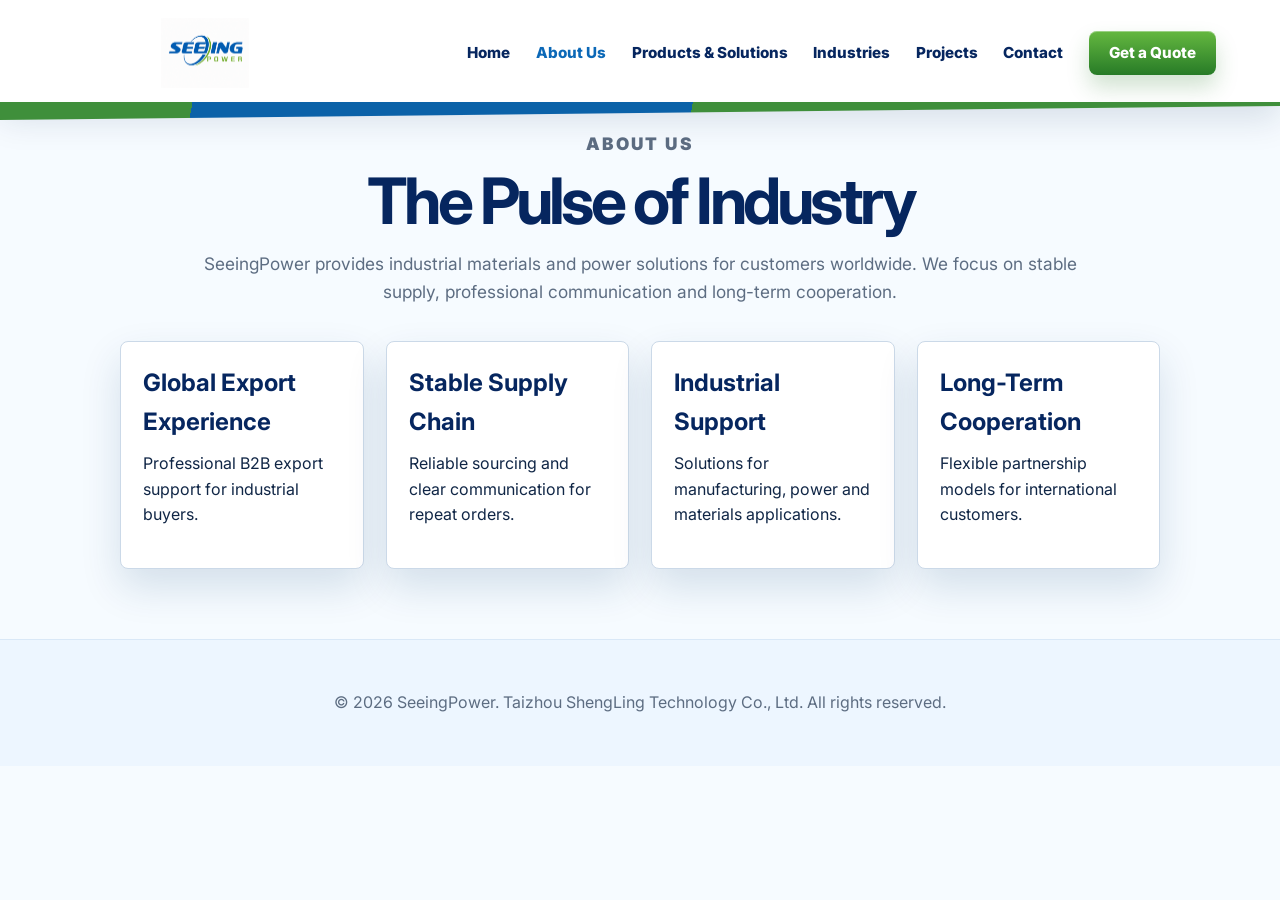
==== commit fb87d81a: "Use uploaded PNG logo on about page" ====
--- a/about.html
+++ b/about.html
@@ -11,7 +11,7 @@
   <link rel="stylesheet" href="css/style.css" />
 </head>
 <body>
-  <header class="site-header inner-header" data-header><a class="brand" href="index.html" aria-label="SeeingPower home"><img class="brand-logo" src="assets/images/seeingpower-logo.svg" alt="SeeingPower" /></a><button class="nav-toggle" type="button" aria-label="Open navigation" aria-expanded="false" data-nav-toggle><span></span><span></span><span></span></button><nav class="main-nav" data-nav><a href="index.html">Home</a><a class="active" href="about.html">About Us</a><a href="products.html">Products &amp; Solutions</a><a href="index.html#industries">Industries</a><a href="index.html#featured-solutions">Projects</a><a href="contact.html">Contact</a><a class="nav-cta" href="contact.html#get-quote">Get a Quote</a></nav></header>
+  <header class="site-header inner-header" data-header><a class="brand" href="index.html" aria-label="SeeingPower home"><img class="brand-logo" src="assets/images/seeingpower-logo.png?v=7" alt="SeeingPower" /></a><button class="nav-toggle" type="button" aria-label="Open navigation" aria-expanded="false" data-nav-toggle><span></span><span></span><span></span></button><nav class="main-nav" data-nav><a href="index.html">Home</a><a class="active" href="about.html">About Us</a><a href="products.html">Products &amp; Solutions</a><a href="index.html#industries">Industries</a><a href="index.html#featured-solutions">Projects</a><a href="contact.html">Contact</a><a class="nav-cta" href="contact.html#get-quote">Get a Quote</a></nav></header>
   <main class="page-main">
     <section class="page-hero"><p class="eyebrow">About Us</p><h1>The Pulse of Industry</h1><p>SeeingPower provides industrial materials and power solutions for customers worldwide. We focus on stable supply, professional communication and long-term cooperation.</p></section>
     <section class="page-grid four"><article class="page-card"><h2>Global Export Experience</h2><p>Professional B2B export support for industrial buyers.</p></article><article class="page-card"><h2>Stable Supply Chain</h2><p>Reliable sourcing and clear communication for repeat orders.</p></article><article class="page-card"><h2>Industrial Support</h2><p>Solutions for manufacturing, power and materials applications.</p></article><article class="page-card"><h2>Long-Term Cooperation</h2><p>Flexible partnership models for international customers.</p></article></section>
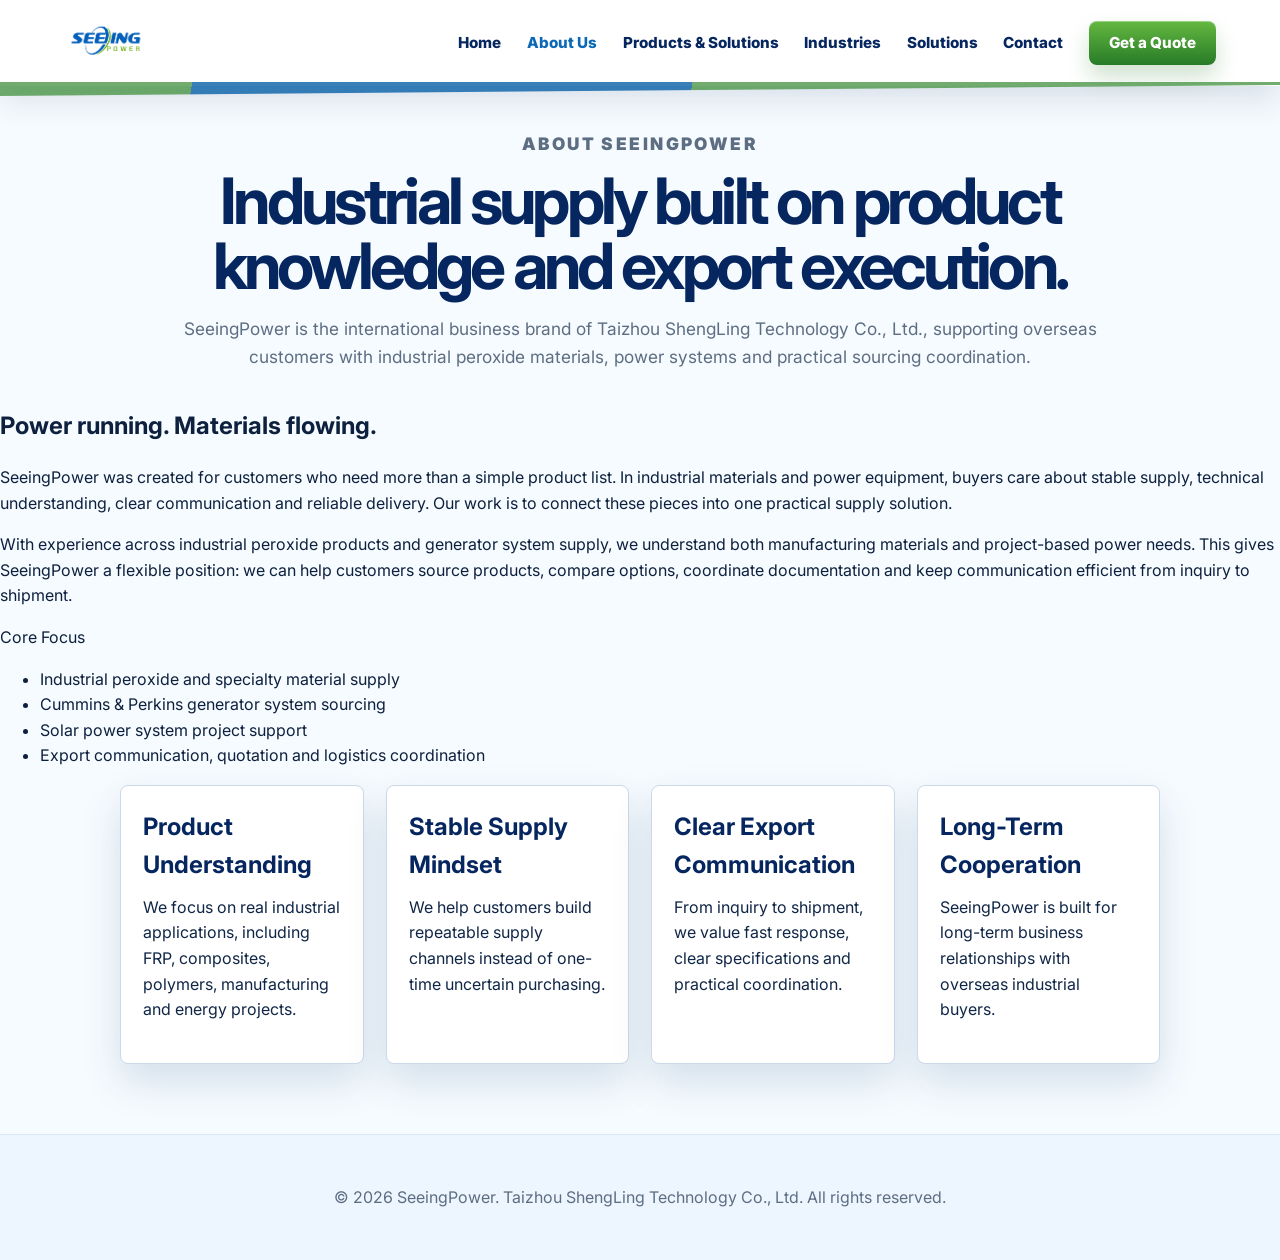
==== commit 55ca040d: "Rewrite About Us content and SEO" ====
--- a/about.html
+++ b/about.html
@@ -3,18 +3,56 @@
 <head>
   <meta charset="UTF-8" />
   <meta name="viewport" content="width=device-width, initial-scale=1.0" />
-  <meta name="description" content="Learn about SeeingPower, a global supplier of industrial materials and power system solutions." />
+  <meta name="description" content="About SeeingPower, the international business brand of Taizhou ShengLing Technology Co., Ltd., supplying industrial materials and power system solutions." />
+  <meta name="robots" content="index, follow" />
+  <link rel="canonical" href="https://jackychatgpt.github.io/jackychatgpt-seeingpower-website/about.html" />
   <title>About Us | SeeingPower</title>
   <link rel="preconnect" href="https://fonts.googleapis.com" />
   <link rel="preconnect" href="https://fonts.gstatic.com" crossorigin />
   <link href="https://fonts.googleapis.com/css2?family=Inter:wght@400;500;600;700;800;900&display=swap" rel="stylesheet" />
-  <link rel="stylesheet" href="css/style.css" />
+  <link rel="stylesheet" href="css/style.css?v=3" />
+  <script type="application/ld+json">
+  {
+    "@context": "https://schema.org",
+    "@type": "AboutPage",
+    "name": "About SeeingPower",
+    "url": "https://jackychatgpt.github.io/jackychatgpt-seeingpower-website/about.html",
+    "about": {
+      "@type": "Organization",
+      "name": "SeeingPower",
+      "legalName": "Taizhou ShengLing Technology Co., Ltd."
+    }
+  }
+  </script>
 </head>
 <body>
-  <header class="site-header inner-header" data-header><a class="brand" href="index.html" aria-label="SeeingPower home"><img class="brand-logo" src="assets/images/seeingpower-logo.png?v=7" alt="SeeingPower" /></a><button class="nav-toggle" type="button" aria-label="Open navigation" aria-expanded="false" data-nav-toggle><span></span><span></span><span></span></button><nav class="main-nav" data-nav><a href="index.html">Home</a><a class="active" href="about.html">About Us</a><a href="products.html">Products &amp; Solutions</a><a href="index.html#industries">Industries</a><a href="index.html#featured-solutions">Projects</a><a href="contact.html">Contact</a><a class="nav-cta" href="contact.html#get-quote">Get a Quote</a></nav></header>
+  <header class="site-header inner-header" data-header><a class="brand" href="index.html" aria-label="SeeingPower home"><img class="brand-logo" src="assets/images/seeingpower-logo.png?v=8" alt="SeeingPower" /></a><button class="nav-toggle" type="button" aria-label="Open navigation" aria-expanded="false" data-nav-toggle><span></span><span></span><span></span></button><nav class="main-nav" data-nav><a href="index.html">Home</a><a class="active" href="about.html">About Us</a><a href="products.html">Products &amp; Solutions</a><a href="index.html#industries">Industries</a><a href="index.html#featured-solutions">Solutions</a><a href="contact.html">Contact</a><a class="nav-cta" href="contact.html#get-quote">Get a Quote</a></nav></header>
   <main class="page-main">
-    <section class="page-hero"><p class="eyebrow">About Us</p><h1>The Pulse of Industry</h1><p>SeeingPower provides industrial materials and power solutions for customers worldwide. We focus on stable supply, professional communication and long-term cooperation.</p></section>
-    <section class="page-grid four"><article class="page-card"><h2>Global Export Experience</h2><p>Professional B2B export support for industrial buyers.</p></article><article class="page-card"><h2>Stable Supply Chain</h2><p>Reliable sourcing and clear communication for repeat orders.</p></article><article class="page-card"><h2>Industrial Support</h2><p>Solutions for manufacturing, power and materials applications.</p></article><article class="page-card"><h2>Long-Term Cooperation</h2><p>Flexible partnership models for international customers.</p></article></section>
+    <section class="page-hero about-hero"><p class="eyebrow">About SeeingPower</p><h1>Industrial supply built on product knowledge and export execution.</h1><p>SeeingPower is the international business brand of Taizhou ShengLing Technology Co., Ltd., supporting overseas customers with industrial peroxide materials, power systems and practical sourcing coordination.</p></section>
+
+    <section class="content-section about-story">
+      <div class="story-copy reveal">
+        <h2>Power running. Materials flowing.</h2>
+        <p>SeeingPower was created for customers who need more than a simple product list. In industrial materials and power equipment, buyers care about stable supply, technical understanding, clear communication and reliable delivery. Our work is to connect these pieces into one practical supply solution.</p>
+        <p>With experience across industrial peroxide products and generator system supply, we understand both manufacturing materials and project-based power needs. This gives SeeingPower a flexible position: we can help customers source products, compare options, coordinate documentation and keep communication efficient from inquiry to shipment.</p>
+      </div>
+      <div class="story-panel reveal">
+        <span class="panel-label">Core Focus</span>
+        <ul>
+          <li>Industrial peroxide and specialty material supply</li>
+          <li>Cummins & Perkins generator system sourcing</li>
+          <li>Solar power system project support</li>
+          <li>Export communication, quotation and logistics coordination</li>
+        </ul>
+      </div>
+    </section>
+
+    <section class="page-grid four value-grid reveal">
+      <article class="page-card"><h2>Product Understanding</h2><p>We focus on real industrial applications, including FRP, composites, polymers, manufacturing and energy projects.</p></article>
+      <article class="page-card"><h2>Stable Supply Mindset</h2><p>We help customers build repeatable supply channels instead of one-time uncertain purchasing.</p></article>
+      <article class="page-card"><h2>Clear Export Communication</h2><p>From inquiry to shipment, we value fast response, clear specifications and practical coordination.</p></article>
+      <article class="page-card"><h2>Long-Term Cooperation</h2><p>SeeingPower is built for long-term business relationships with overseas industrial buyers.</p></article>
+    </section>
   </main>
   <footer class="site-footer"><p>© <span data-year></span> SeeingPower. Taizhou ShengLing Technology Co., Ltd. All rights reserved.</p></footer><script src="js/main.js"></script>
 </body>
--- a/css/style.css
+++ b/css/style.css
@@ -15,11 +15,11 @@
 body { margin: 0; font-family: Inter, -apple-system, BlinkMacSystemFont, "Segoe UI", sans-serif; color: var(--ink); background: #f6fbff; line-height: 1.6; }
 a { color: inherit; text-decoration: none; }
 
-.site-header { position: fixed; inset: 0 0 auto; z-index: 50; min-height: 88px; display: flex; align-items: center; justify-content: space-between; gap: 24px; padding: 18px clamp(20px, 5vw, 64px); background: rgba(255,255,255,0.78); backdrop-filter: blur(12px); transition: background 0.25s ease, box-shadow 0.25s ease; }
-.site-header::after { content: ""; position: absolute; left: 0; right: 0; bottom: -14px; height: 18px; background: linear-gradient(100deg, #3f8f3b 0 15%, #0b62a8 15% 54%, #3f8f3b 54% 100%); clip-path: polygon(0 0, 100% 0, 100% 22%, 0 100%); }
-.site-header.scrolled, .inner-header { background: rgba(255,255,255,0.97); box-shadow: 0 14px 32px rgba(7, 32, 78, 0.12); }
-.brand { display: inline-flex; align-items: center; flex: 0 0 auto; width: clamp(190px, 22vw, 300px); min-width: 190px; }
-.brand-logo { display: block; width: 100%; height: auto; max-height: 70px; object-fit: contain; }
+.site-header { position: fixed; inset: 0 0 auto; z-index: 50; min-height: 84px; display: flex; align-items: center; justify-content: space-between; gap: 24px; padding: 14px clamp(20px, 5vw, 64px); background: rgba(255,255,255,0.94); backdrop-filter: blur(14px); box-shadow: 0 12px 30px rgba(7, 32, 78, 0.08); transition: background 0.25s ease, box-shadow 0.25s ease; }
+.site-header::after { content: ""; position: absolute; left: 0; right: 0; bottom: -10px; height: 14px; background: linear-gradient(100deg, rgba(63,143,59,0.82) 0 15%, rgba(11,98,168,0.9) 15% 54%, rgba(63,143,59,0.82) 54% 100%); clip-path: polygon(0 0, 100% 0, 100% 22%, 0 100%); opacity: 0.9; }
+.site-header.scrolled, .inner-header { background: rgba(255,255,255,0.985); box-shadow: 0 14px 32px rgba(7, 32, 78, 0.12); }
+.brand { display: inline-flex; align-items: center; flex: 0 0 auto; width: clamp(176px, 19vw, 258px); min-width: 176px; height: 58px; overflow: hidden; border-radius: 8px; }
+.brand-logo { display: block; width: 100%; height: 100%; object-fit: contain; object-position: left center; transform: scale(1.14); transform-origin: left center; mix-blend-mode: multiply; filter: saturate(1.05) contrast(1.04); opacity: 0.98; }
 .main-nav { display: flex; align-items: center; gap: clamp(10px, 2vw, 28px); }
 .main-nav a { color: var(--navy); font-size: 0.95rem; font-weight: 800; }
 .main-nav a:hover, .main-nav a.active { color: var(--blue); }
@@ -111,14 +111,16 @@
 .quote-form input:focus, .quote-form textarea:focus, .quote-form select:focus { outline: 3px solid rgba(73,162,47,0.18); border-color: var(--green); }
 
 @media (max-width: 1080px) {
-  .brand { width: 230px; min-width: 180px; }
+  .brand { width: 218px; min-width: 168px; height: 54px; }
   .main-nav { gap: 14px; }
   .main-nav a { font-size: 0.86rem; }
   .page-grid.four { grid-template-columns: repeat(2, 1fr); }
 }
 
 @media (max-width: 900px) {
-  .site-header { min-height: 76px; padding: 14px 18px; }
+  .site-header { min-height: 76px; padding: 12px 18px; }
+  .brand { width: 188px; min-width: 152px; height: 50px; }
+  .brand-logo { transform: scale(1.12); opacity: 0.98; }
   .nav-toggle { display: block; }
   .main-nav { position: absolute; top: 76px; left: 18px; right: 18px; display: none; flex-direction: column; align-items: stretch; padding: 16px; border-radius: 18px; background: rgba(255,255,255,0.98); box-shadow: 0 18px 45px rgba(7,24,39,0.16); }
   .main-nav.open { display: flex; }
@@ -135,12 +137,12 @@
 }
 
 @media (max-width: 768px) {
-  .brand-logo { height: 46px; }
+  .brand-logo { height: 100%; }
 }
 
 @media (max-width: 560px) {
-  .brand { width: 178px; min-width: 0; }
-  .brand-logo { max-height: 56px; }
+  .brand { width: 160px; min-width: 0; height: 44px; }
+  .brand-logo { max-height: none; transform: scale(1.1); }
   .hero h1 { font-size: 2.55rem; }
   .hero-subtitle { font-size: 1.26rem; }
   .section { padding: 30px 18px; }
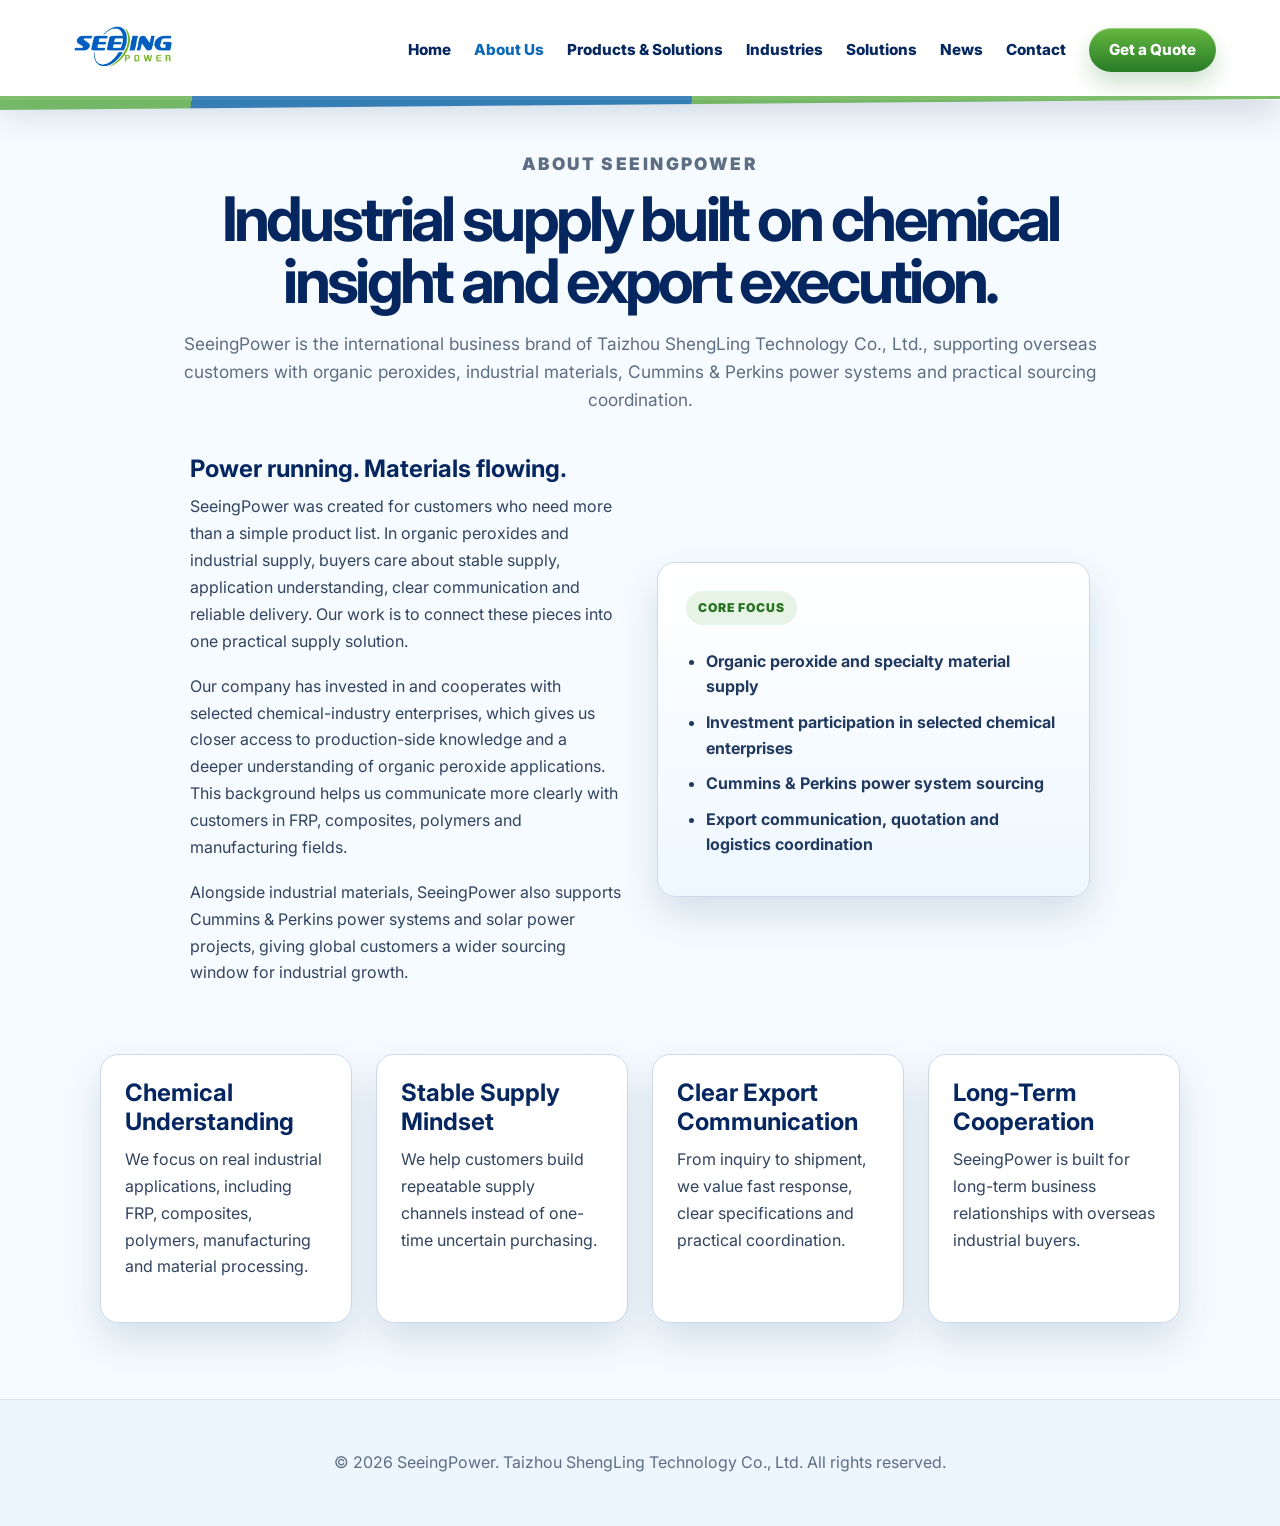
==== commit 562153c5: "Update about page chemical investment positioning" ====
--- a/about.html
+++ b/about.html
@@ -3,14 +3,14 @@
 <head>
   <meta charset="UTF-8" />
   <meta name="viewport" content="width=device-width, initial-scale=1.0" />
-  <meta name="description" content="About SeeingPower, the international business brand of Taizhou ShengLing Technology Co., Ltd., supplying industrial materials and power system solutions." />
+  <meta name="description" content="About SeeingPower, the international business brand of Taizhou ShengLing Technology Co., Ltd., supplying organic peroxides, industrial materials and power system solutions." />
   <meta name="robots" content="index, follow" />
   <link rel="canonical" href="https://jackychatgpt.github.io/jackychatgpt-seeingpower-website/about.html" />
   <title>About Us | SeeingPower</title>
   <link rel="preconnect" href="https://fonts.googleapis.com" />
   <link rel="preconnect" href="https://fonts.gstatic.com" crossorigin />
   <link href="https://fonts.googleapis.com/css2?family=Inter:wght@400;500;600;700;800;900&display=swap" rel="stylesheet" />
-  <link rel="stylesheet" href="css/style.css?v=3" />
+  <link rel="stylesheet" href="css/style.css?v=4" />
   <script type="application/ld+json">
   {
     "@context": "https://schema.org",
@@ -26,29 +26,30 @@
   </script>
 </head>
 <body>
-  <header class="site-header inner-header" data-header><a class="brand" href="index.html" aria-label="SeeingPower home"><img class="brand-logo" src="assets/images/seeingpower-logo.png?v=8" alt="SeeingPower" /></a><button class="nav-toggle" type="button" aria-label="Open navigation" aria-expanded="false" data-nav-toggle><span></span><span></span><span></span></button><nav class="main-nav" data-nav><a href="index.html">Home</a><a class="active" href="about.html">About Us</a><a href="products.html">Products &amp; Solutions</a><a href="index.html#industries">Industries</a><a href="index.html#featured-solutions">Solutions</a><a href="contact.html">Contact</a><a class="nav-cta" href="contact.html#get-quote">Get a Quote</a></nav></header>
+  <header class="site-header inner-header" data-header><a class="brand" href="index.html" aria-label="SeeingPower home"><img class="brand-logo" src="assets/images/seeingpower-logo.png?v=9" alt="SeeingPower" /></a><button class="nav-toggle" type="button" aria-label="Open navigation" aria-expanded="false" data-nav-toggle><span></span><span></span><span></span></button><nav class="main-nav" data-nav><a href="index.html">Home</a><a class="active" href="about.html">About Us</a><a href="products.html">Products &amp; Solutions</a><a href="index.html#industries">Industries</a><a href="index.html#featured-solutions">Solutions</a><a href="news.html">News</a><a href="contact.html">Contact</a><a class="nav-cta" href="contact.html#get-quote">Get a Quote</a></nav></header>
   <main class="page-main">
-    <section class="page-hero about-hero"><p class="eyebrow">About SeeingPower</p><h1>Industrial supply built on product knowledge and export execution.</h1><p>SeeingPower is the international business brand of Taizhou ShengLing Technology Co., Ltd., supporting overseas customers with industrial peroxide materials, power systems and practical sourcing coordination.</p></section>
+    <section class="page-hero about-hero"><p class="eyebrow">About SeeingPower</p><h1>Industrial supply built on chemical insight and export execution.</h1><p>SeeingPower is the international business brand of Taizhou ShengLing Technology Co., Ltd., supporting overseas customers with organic peroxides, industrial materials, Cummins & Perkins power systems and practical sourcing coordination.</p></section>
 
     <section class="content-section about-story">
       <div class="story-copy reveal">
         <h2>Power running. Materials flowing.</h2>
-        <p>SeeingPower was created for customers who need more than a simple product list. In industrial materials and power equipment, buyers care about stable supply, technical understanding, clear communication and reliable delivery. Our work is to connect these pieces into one practical supply solution.</p>
-        <p>With experience across industrial peroxide products and generator system supply, we understand both manufacturing materials and project-based power needs. This gives SeeingPower a flexible position: we can help customers source products, compare options, coordinate documentation and keep communication efficient from inquiry to shipment.</p>
+        <p>SeeingPower was created for customers who need more than a simple product list. In organic peroxides and industrial supply, buyers care about stable supply, application understanding, clear communication and reliable delivery. Our work is to connect these pieces into one practical supply solution.</p>
+        <p>Our company has invested in and cooperates with selected chemical-industry enterprises, which gives us closer access to production-side knowledge and a deeper understanding of organic peroxide applications. This background helps us communicate more clearly with customers in FRP, composites, polymers and manufacturing fields.</p>
+        <p>Alongside industrial materials, SeeingPower also supports Cummins & Perkins power systems and solar power projects, giving global customers a wider sourcing window for industrial growth.</p>
       </div>
       <div class="story-panel reveal">
         <span class="panel-label">Core Focus</span>
         <ul>
-          <li>Industrial peroxide and specialty material supply</li>
-          <li>Cummins & Perkins generator system sourcing</li>
-          <li>Solar power system project support</li>
+          <li>Organic peroxide and specialty material supply</li>
+          <li>Investment participation in selected chemical enterprises</li>
+          <li>Cummins & Perkins power system sourcing</li>
           <li>Export communication, quotation and logistics coordination</li>
         </ul>
       </div>
     </section>
 
     <section class="page-grid four value-grid reveal">
-      <article class="page-card"><h2>Product Understanding</h2><p>We focus on real industrial applications, including FRP, composites, polymers, manufacturing and energy projects.</p></article>
+      <article class="page-card"><h2>Chemical Understanding</h2><p>We focus on real industrial applications, including FRP, composites, polymers, manufacturing and material processing.</p></article>
       <article class="page-card"><h2>Stable Supply Mindset</h2><p>We help customers build repeatable supply channels instead of one-time uncertain purchasing.</p></article>
       <article class="page-card"><h2>Clear Export Communication</h2><p>From inquiry to shipment, we value fast response, clear specifications and practical coordination.</p></article>
       <article class="page-card"><h2>Long-Term Cooperation</h2><p>SeeingPower is built for long-term business relationships with overseas industrial buyers.</p></article>
--- a/css/style.css
+++ b/css/style.css
@@ -1,5 +1,6 @@
 :root {
   --navy: #06265f;
+  --navy-deep: #031a43;
   --blue: #0b68b7;
   --blue-soft: #eaf5ff;
   --green: #49a22f;
@@ -7,6 +8,7 @@
   --ink: #0d203d;
   --muted: #5d6d82;
   --line: #c8d8ea;
+  --card: rgba(255,255,255,0.92);
   --shadow: 0 18px 40px rgba(9, 55, 105, 0.14);
 }
 
@@ -15,138 +17,151 @@
 body { margin: 0; font-family: Inter, -apple-system, BlinkMacSystemFont, "Segoe UI", sans-serif; color: var(--ink); background: #f6fbff; line-height: 1.6; }
 a { color: inherit; text-decoration: none; }
 
-.site-header { position: fixed; inset: 0 0 auto; z-index: 50; min-height: 84px; display: flex; align-items: center; justify-content: space-between; gap: 24px; padding: 14px clamp(20px, 5vw, 64px); background: rgba(255,255,255,0.94); backdrop-filter: blur(14px); box-shadow: 0 12px 30px rgba(7, 32, 78, 0.08); transition: background 0.25s ease, box-shadow 0.25s ease; }
-.site-header::after { content: ""; position: absolute; left: 0; right: 0; bottom: -10px; height: 14px; background: linear-gradient(100deg, rgba(63,143,59,0.82) 0 15%, rgba(11,98,168,0.9) 15% 54%, rgba(63,143,59,0.82) 54% 100%); clip-path: polygon(0 0, 100% 0, 100% 22%, 0 100%); opacity: 0.9; }
-.site-header.scrolled, .inner-header { background: rgba(255,255,255,0.985); box-shadow: 0 14px 32px rgba(7, 32, 78, 0.12); }
-.brand { display: inline-flex; align-items: center; flex: 0 0 auto; width: clamp(176px, 19vw, 258px); min-width: 176px; height: 58px; overflow: hidden; border-radius: 8px; }
-.brand-logo { display: block; width: 100%; height: 100%; object-fit: contain; object-position: left center; transform: scale(1.14); transform-origin: left center; mix-blend-mode: multiply; filter: saturate(1.05) contrast(1.04); opacity: 0.98; }
-.main-nav { display: flex; align-items: center; gap: clamp(10px, 2vw, 28px); }
-.main-nav a { color: var(--navy); font-size: 0.95rem; font-weight: 800; }
+.site-header { position: fixed; inset: 0 0 auto; z-index: 50; min-height: 96px; display: flex; align-items: center; justify-content: space-between; gap: 28px; padding: 12px clamp(20px, 5vw, 66px); background: rgba(255,255,255,0.97); backdrop-filter: blur(16px); box-shadow: 0 14px 36px rgba(7, 32, 78, 0.10); transition: background 0.25s ease, box-shadow 0.25s ease, min-height 0.25s ease; }
+.site-header::after { content: ""; position: absolute; left: 0; right: 0; bottom: -10px; height: 14px; background: linear-gradient(100deg, rgba(73,162,47,0.82) 0 15%, rgba(11,98,168,0.92) 15% 54%, rgba(73,162,47,0.82) 54% 100%); clip-path: polygon(0 0, 100% 0, 100% 22%, 0 100%); opacity: 0.86; pointer-events: none; }
+.site-header.scrolled, .inner-header { min-height: 88px; background: rgba(255,255,255,0.99); box-shadow: 0 16px 34px rgba(7, 32, 78, 0.14); }
+.brand { display: inline-flex; align-items: center; flex: 0 0 auto; width: clamp(230px, 24vw, 360px); min-width: 230px; height: 76px; overflow: hidden; border-radius: 10px; }
+.brand-logo { display: block; width: 100%; height: 100%; object-fit: contain; object-position: left center; transform: scale(1.22); transform-origin: left center; mix-blend-mode: multiply; filter: saturate(1.08) contrast(1.06); opacity: 0.99; }
+.main-nav { display: flex; align-items: center; gap: clamp(10px, 1.8vw, 26px); }
+.main-nav a { color: var(--navy); font-size: 0.95rem; font-weight: 800; white-space: nowrap; }
 .main-nav a:hover, .main-nav a.active { color: var(--blue); }
-.nav-cta { display: inline-flex; align-items: center; justify-content: center; min-height: 44px; padding: 0 20px; border-radius: 8px; color: #fff !important; background: linear-gradient(180deg, #65b840, #277b27); box-shadow: inset 0 1px 0 rgba(255,255,255,0.35), 0 12px 22px rgba(39,123,39,0.22); }
+.nav-cta { display: inline-flex; align-items: center; justify-content: center; min-height: 44px; padding: 0 20px; border-radius: 999px; color: #fff !important; background: linear-gradient(180deg, #65b840, #277b27); box-shadow: inset 0 1px 0 rgba(255,255,255,0.35), 0 12px 22px rgba(39,123,39,0.22); }
 .nav-toggle { display: none; border: 0; background: transparent; padding: 8px; }
 .nav-toggle span { display: block; width: 24px; height: 2px; margin: 5px 0; background: var(--navy); }
 
-.hero { position: relative; min-height: 660px; overflow: hidden; display: flex; align-items: center; padding: 132px clamp(22px, 8vw, 100px) 72px; color: #fff; background: radial-gradient(circle at 80% 24%, rgba(255,255,255,0.94), rgba(255,255,255,0.08) 18%, transparent 34%), linear-gradient(180deg, #83ceff 0%, #d8efff 42%, #f8fcff 100%); }
+.hero { position: relative; min-height: 720px; overflow: hidden; display: flex; align-items: center; padding: 156px clamp(22px, 8vw, 100px) 86px; color: #fff; background: linear-gradient(135deg, #063b82 0%, #0c76bf 42%, #dff7ff 100%); }
+.hero::before { content: ""; position: absolute; inset: 0; background-image: url('../assets/images/hero-industrial-energy.svg'); background-repeat: no-repeat; background-position: right center; background-size: min(78vw, 1220px) auto; opacity: 0.98; }
 .hero::after { content: ""; position: absolute; left: -5%; right: -5%; bottom: -62px; z-index: 6; height: 120px; background: rgba(255,255,255,0.97); transform: rotate(-1.5deg); transform-origin: left top; }
-.hero-overlay { position: absolute; inset: 0; z-index: 2; background: linear-gradient(90deg, rgba(0,91,176,0.94) 0%, rgba(0,127,214,0.70) 34%, rgba(0,127,214,0.16) 64%, transparent 100%); }
-.network-pattern { position: absolute; inset: 110px auto 0 0; z-index: 3; width: 42%; opacity: 0.48; background-image: radial-gradient(circle, rgba(255,255,255,0.95) 0 3px, transparent 4px), linear-gradient(32deg, transparent 48%, rgba(255,255,255,0.45) 49%, rgba(255,255,255,0.45) 51%, transparent 52%), linear-gradient(146deg, transparent 48%, rgba(255,255,255,0.38) 49%, rgba(255,255,255,0.38) 51%, transparent 52%); background-size: 60px 60px, 92px 78px, 88px 76px; mask-image: linear-gradient(90deg, #000 0%, rgba(0,0,0,0.7) 62%, transparent 100%); }
-.industrial-scene { position: absolute; inset: 0 0 0 auto; z-index: 1; width: 72%; }
-.stack, .factory, .generator-unit, .pipes { position: absolute; display: block; border: 1px solid rgba(5,42,82,0.24); background: linear-gradient(90deg, #c9d5df, #f9fbfd 42%, #8da2b3 70%, #f5f8fb); box-shadow: 0 18px 45px rgba(16,45,72,0.26); }
-.stack { bottom: 162px; width: 64px; border-radius: 30px 30px 7px 7px; }
-.stack::before { content: ""; position: absolute; left: 9px; right: 9px; top: -28px; height: 34px; border: 2px solid rgba(6,55,100,0.42); border-bottom: 0; border-radius: 18px 18px 0 0; }
-.stack-lg { right: 9%; height: 320px; }
-.stack-md { right: 22%; bottom: 142px; height: 260px; transform: scale(0.9); }
-.stack-sm { right: 40%; bottom: 122px; height: 190px; transform: scale(0.72); }
-.factory-main { right: 26%; bottom: 90px; width: 330px; height: 135px; border-radius: 5px; background: linear-gradient(180deg, #f7f8f8, #c8d4dc); }
-.factory-sub { right: 47%; bottom: 72px; width: 170px; height: 95px; border-radius: 5px; background: linear-gradient(180deg, #f7f8f8, #c8d4dc); }
-.generator-unit { right: 2%; bottom: 72px; width: min(35vw, 460px); height: 145px; border-radius: 16px; background: linear-gradient(90deg, #2f4055, #d8e1e8 24%, #19283a 28%, #91a2b3 58%, #263546 100%); }
-.generator-unit::after { content: ""; position: absolute; right: 24px; top: 24px; width: 96px; height: 96px; border-radius: 50%; border: 16px solid #111d2c; background: repeating-radial-gradient(circle, #73889c 0 3px, #1f3044 4px 7px); }
-.pipes { right: 0; bottom: 232px; width: 58%; height: 18px; border-radius: 999px; background: linear-gradient(180deg, #f9fbfd, #9baebe); box-shadow: 0 18px 0 #7d91a5, 0 36px 0 #c3d0da; }
-.hero-copy { position: relative; z-index: 4; width: min(560px, 100%); text-shadow: 0 3px 12px rgba(0,34,90,0.36); }
-.hero h1 { margin: 0; font-size: clamp(3rem, 6.1vw, 5.4rem); line-height: 0.94; font-weight: 900; letter-spacing: -0.045em; }
-.title-rule { display: block; width: 92px; height: 4px; margin: 18px 0 14px; background: #fff; border-radius: 999px; }
-.hero-subtitle { margin: 0 0 14px; font-size: clamp(1.38rem, 2.5vw, 2rem); font-weight: 800; }
-.hero-description { max-width: 440px; margin: 0 0 28px; font-size: clamp(1rem, 1.6vw, 1.18rem); font-weight: 700; line-height: 1.35; }
+.hero-overlay { position: absolute; inset: 0; z-index: 2; background: linear-gradient(90deg, rgba(3,22,61,0.94) 0%, rgba(4,65,130,0.86) 36%, rgba(6,105,176,0.24) 68%, rgba(255,255,255,0.08) 100%); }
+.network-pattern { position: absolute; inset: 118px auto 0 0; z-index: 3; width: 45%; opacity: 0.42; background-image: radial-gradient(circle, rgba(255,255,255,0.95) 0 3px, transparent 4px), linear-gradient(32deg, transparent 48%, rgba(255,255,255,0.42) 49%, rgba(255,255,255,0.42) 51%, transparent 52%), linear-gradient(146deg, transparent 48%, rgba(255,255,255,0.34) 49%, rgba(255,255,255,0.34) 51%, transparent 52%); background-size: 60px 60px, 92px 78px, 88px 76px; mask-image: linear-gradient(90deg, #000 0%, rgba(0,0,0,0.7) 62%, transparent 100%); }
+.industrial-scene { display: none; }
+.hero-copy { position: relative; z-index: 4; width: min(650px, 100%); text-shadow: 0 3px 12px rgba(0,34,90,0.38); }
+.hero-kicker { display: inline-flex; margin: 0 0 16px; padding: 8px 14px; border: 1px solid rgba(255,255,255,0.28); border-radius: 999px; background: rgba(255,255,255,0.12); color: #dcf4ff; font-weight: 800; font-size: 0.82rem; letter-spacing: 0.06em; text-transform: uppercase; }
+.hero h1 { margin: 0; font-size: clamp(3.25rem, 6.4vw, 5.8rem); line-height: 0.92; font-weight: 900; letter-spacing: -0.055em; }
+.title-rule { display: block; width: 110px; height: 4px; margin: 20px 0 16px; background: linear-gradient(90deg, #fff, #65d44b); border-radius: 999px; }
+.hero-subtitle { margin: 0 0 14px; font-size: clamp(1.42rem, 2.5vw, 2.08rem); font-weight: 800; }
+.hero-description { max-width: 560px; margin: 0 0 30px; font-size: clamp(1rem, 1.55vw, 1.18rem); font-weight: 650; line-height: 1.5; color: rgba(255,255,255,0.92); }
 .hero-actions { display: flex; gap: 14px; flex-wrap: wrap; }
-.btn, .small-btn { display: inline-flex; align-items: center; justify-content: center; border: 0; font-weight: 900; cursor: pointer; transition: transform 0.2s ease; }
+.hero-proof { position: absolute; z-index: 5; right: clamp(22px, 6vw, 90px); bottom: 86px; display: flex; gap: 10px; flex-wrap: wrap; justify-content: flex-end; max-width: 470px; }
+.hero-proof span { padding: 10px 14px; border: 1px solid rgba(255,255,255,0.38); border-radius: 999px; background: rgba(255,255,255,0.16); color: #fff; backdrop-filter: blur(10px); font-size: 0.86rem; font-weight: 800; }
+.btn, .small-btn { display: inline-flex; align-items: center; justify-content: center; border: 0; font-weight: 900; cursor: pointer; transition: transform 0.2s ease, box-shadow 0.2s ease; }
 .btn:hover, .small-btn:hover { transform: translateY(-2px); }
-.btn { min-height: 52px; min-width: 170px; padding: 0 28px; border-radius: 8px; font-size: 1rem; }
-.btn-green, .small-btn.green { color: #fff; background: linear-gradient(180deg, #65b840, #277b27); box-shadow: inset 0 1px 0 rgba(255,255,255,0.4), 0 12px 24px rgba(18,93,36,0.28); }
-.btn-light { color: #13233a; background: linear-gradient(180deg, #f7f9fc, #dfe7ef); border: 1px solid rgba(2,31,82,0.34); box-shadow: 0 10px 20px rgba(8,42,83,0.18); }
+.btn { min-height: 54px; min-width: 174px; padding: 0 28px; border-radius: 999px; font-size: 1rem; }
+.btn-green, .small-btn.green { color: #fff; background: linear-gradient(180deg, #69bf43, #277b27); box-shadow: inset 0 1px 0 rgba(255,255,255,0.4), 0 14px 26px rgba(18,93,36,0.28); }
+.btn-light { color: #10284c; background: linear-gradient(180deg, #ffffff, #e4edf5); border: 1px solid rgba(2,31,82,0.20); box-shadow: 0 12px 22px rgba(8,42,83,0.20); }
 
-.section { width: 100%; padding: 34px clamp(20px, 7vw, 110px); background: linear-gradient(180deg, #fff, #f4f9ff); }
-.section-title { display: grid; grid-template-columns: minmax(40px, 1fr) auto minmax(40px, 1fr); gap: 18px; align-items: center; width: min(1040px, 100%); margin: 0 auto 24px; text-align: center; }
+.section { width: 100%; padding: 48px clamp(20px, 7vw, 110px); background: linear-gradient(180deg, #fff, #f4f9ff); }
+.section-title { display: grid; grid-template-columns: minmax(40px, 1fr) auto minmax(40px, 1fr); gap: 18px; align-items: center; width: min(1080px, 100%); margin: 0 auto 28px; text-align: center; }
 .section-title span { height: 1px; background: linear-gradient(90deg, transparent, #9db6d4, transparent); }
-.section-title h2 { margin: 0; color: var(--navy); font-size: clamp(1.75rem, 3vw, 2.35rem); line-height: 1.1; font-weight: 900; letter-spacing: -0.04em; }
-.service-grid, .industry-strip { display: grid; width: min(980px, 100%); margin: 0 auto; border-radius: 10px; background: rgba(255,255,255,0.72); }
+.section-title h2 { margin: 0; color: var(--navy); font-size: clamp(1.85rem, 3vw, 2.5rem); line-height: 1.1; font-weight: 900; letter-spacing: -0.04em; }
+.service-grid, .industry-strip { display: grid; width: min(1080px, 100%); margin: 0 auto; border-radius: 18px; background: var(--card); box-shadow: var(--shadow); overflow: hidden; }
 .service-grid { grid-template-columns: repeat(3, 1fr); }
-.service-item { display: flex; align-items: center; justify-content: center; gap: 16px; min-height: 94px; padding: 18px 22px; border-right: 1px solid #b9cce3; }
+.service-item { display: flex; align-items: flex-start; gap: 16px; min-height: 142px; padding: 24px 24px; border-right: 1px solid #d6e4f2; }
 .service-item:last-child, .industry-strip article:last-child { border-right: 0; }
-.service-item h3, .industry-strip h3 { margin: 0; color: var(--navy); font-size: 1.22rem; font-weight: 900; }
-.service-item p { margin: 3px 0 0; color: #021738; font-size: 0.94rem; }
-.icon, .mini-icon { flex: 0 0 auto; position: relative; width: 54px; height: 54px; border-radius: 14px; background: linear-gradient(135deg, #0c66b6, #77c84a); box-shadow: inset 0 1px 0 rgba(255,255,255,0.5), 0 8px 18px rgba(20,88,151,0.18); }
+.service-item h3, .industry-strip h3 { margin: 0; color: var(--navy); font-size: 1.16rem; font-weight: 900; line-height: 1.2; }
+.service-item p { margin: 8px 0 0; color: #31435f; font-size: 0.96rem; line-height: 1.55; }
+.icon, .mini-icon { flex: 0 0 auto; position: relative; width: 54px; height: 54px; border-radius: 16px; background: linear-gradient(135deg, #0c66b6, #77c84a); box-shadow: inset 0 1px 0 rgba(255,255,255,0.5), 0 8px 18px rgba(20,88,151,0.18); }
 .icon-power::before { content: ""; position: absolute; inset: 12px 10px 10px; border-radius: 6px; background: #dff0ff; border-bottom: 8px solid #0d5ba5; }
 .icon-material::before { content: ""; position: absolute; left: 14px; bottom: 10px; width: 11px; height: 30px; background: #e9f6ff; border: 3px solid #0d5ba5; border-radius: 5px 5px 2px 2px; box-shadow: 16px 4px 0 #f7fbff; }
 .icon-global { border-radius: 50%; }
 .icon-global::before { content: ""; position: absolute; inset: 10px; border: 4px solid #e8f6ff; border-left-color: transparent; border-right-color: #0b5ca7; border-radius: 50%; transform: rotate(-18deg); }
-.why-section { background: linear-gradient(90deg, rgba(255,255,255,0.97), rgba(255,255,255,0.86)), radial-gradient(circle at right center, rgba(101,184,236,0.5), transparent 36%); }
-.check-list { width: min(430px, 100%); margin: 0 auto; padding: 0; list-style: none; color: #102646; font-size: 1.14rem; font-weight: 800; }
-.check-list li { position: relative; margin: 9px 0; padding-left: 32px; }
+.why-section { background: linear-gradient(90deg, rgba(255,255,255,0.98), rgba(255,255,255,0.9)), radial-gradient(circle at right center, rgba(101,184,236,0.42), transparent 36%); }
+.why-layout, .content-section { display: grid; grid-template-columns: 1fr 1fr; gap: 34px; align-items: center; width: min(1080px, 100%); margin: 0 auto; }
+.lead-text { margin: 0; color: #21395f; font-size: 1.12rem; line-height: 1.8; font-weight: 650; }
+.check-list { margin: 0; padding: 0; list-style: none; color: #102646; font-size: 1.05rem; font-weight: 800; }
+.check-list li { position: relative; margin: 12px 0; padding-left: 34px; }
 .check-list li::before { content: "✓"; position: absolute; left: 0; top: -2px; color: var(--green); font-size: 1.35rem; font-weight: 900; }
 .industries { background: linear-gradient(180deg, #f7fbff, #eef7ff); }
-.industry-strip { grid-template-columns: repeat(4, 1fr); max-width: 1040px; padding: 12px 18px; background: linear-gradient(180deg, #eaf5ff, #dbeaf8); box-shadow: var(--shadow); }
-.industry-strip article { display: flex; align-items: center; justify-content: center; gap: 14px; min-height: 72px; padding: 12px 18px; border-right: 1px solid #a9c1de; }
-.mini-icon { width: 44px; height: 44px; border-radius: 8px; }
+.industry-strip { grid-template-columns: repeat(4, 1fr); padding: 12px 18px; background: linear-gradient(180deg, #eaf5ff, #dbeaf8); }
+.industry-strip article { display: flex; align-items: center; justify-content: center; gap: 14px; min-height: 84px; padding: 12px 18px; border-right: 1px solid #a9c1de; }
+.mini-icon { width: 44px; height: 44px; border-radius: 10px; }
 .mini-icon::before { content: ""; position: absolute; left: 10px; right: 10px; bottom: 9px; height: 22px; border-radius: 3px; background: #e9f6ff; }
-.featured { background: linear-gradient(180deg, rgba(244,249,255,0.78), rgba(255,255,255,0.92)), radial-gradient(circle at left bottom, rgba(81,177,241,0.42), transparent 36%); }
-.solution-grid, .page-grid { display: grid; grid-template-columns: repeat(3, 1fr); gap: 22px; width: min(1040px, calc(100% - 32px)); margin: 0 auto; }
-.solution-card, .page-card, .quote-form { overflow: hidden; border: 1px solid #cbd9e8; border-radius: 8px; background: #fff; box-shadow: var(--shadow); }
-.solution-art { min-height: 170px; display: flex; align-items: flex-start; justify-content: center; padding-top: 20px; color: #fff; font-size: 1.34rem; font-weight: 900; text-shadow: 0 2px 8px rgba(0,40,90,0.45); }
+.featured { background: linear-gradient(180deg, rgba(244,249,255,0.8), rgba(255,255,255,0.94)), radial-gradient(circle at left bottom, rgba(81,177,241,0.35), transparent 36%); }
+.solution-grid, .page-grid { display: grid; grid-template-columns: repeat(3, 1fr); gap: 24px; width: min(1080px, calc(100% - 32px)); margin: 0 auto; }
+.solution-card, .page-card, .quote-form, .story-panel, .product-detail-card, .contact-card { overflow: hidden; border: 1px solid #cbd9e8; border-radius: 18px; background: #fff; box-shadow: var(--shadow); }
+.solution-art { min-height: 176px; display: flex; align-items: flex-start; justify-content: center; padding-top: 22px; color: #fff; font-size: 1.34rem; font-weight: 900; text-shadow: 0 2px 8px rgba(0,40,90,0.45); }
 .art-peroxide { background: linear-gradient(135deg, rgba(6,84,161,0.55), rgba(255,255,255,0.12)), repeating-linear-gradient(90deg, #e9f2f8 0 36px, #abc2d3 37px 46px, #f7fbff 47px 76px); }
 .art-solar { background: linear-gradient(135deg, rgba(252,194,66,0.3), rgba(6,93,170,0.35)), repeating-linear-gradient(160deg, #0f5ba8 0 18px, #dcefff 19px 21px, #1d70bd 22px 40px); }
 .art-equipment { background: linear-gradient(135deg, rgba(7,36,69,0.28), rgba(255,255,255,0.08)), linear-gradient(90deg, #eef4f7 0 42%, #1d2d3d 43% 56%, #d5e0e7 57% 100%); }
-.solution-body, .page-card { padding: 22px; }
-.solution-body h3, .page-card h2 { margin: 0 0 10px; color: var(--navy); }
-.solution-body p, .page-card p { margin: 0 0 18px; color: #102646; }
-.small-btn { min-height: 38px; padding: 0 22px; border-radius: 5px; color: #fff; }
+.solution-body, .page-card { padding: 24px; }
+.solution-body h3, .page-card h2, .product-detail-card h2, .story-copy h2 { margin: 0 0 10px; color: var(--navy); line-height: 1.18; }
+.solution-body p, .page-card p, .product-detail-card p, .story-copy p { margin: 0 0 18px; color: #31435f; line-height: 1.68; }
+.small-btn { min-height: 40px; padding: 0 22px; border-radius: 999px; color: #fff; }
 .small-btn.blue { background: linear-gradient(180deg, #116abd, #054a94); }
-.about-preview { text-align: center; background: linear-gradient(180deg, #fff, #edf6ff); padding-bottom: 62px; }
-.about-preview p { width: min(760px, 100%); margin: 0 auto 26px; color: #071d44; font-size: 1.08rem; line-height: 1.75; }
+.about-preview { text-align: center; background: linear-gradient(180deg, #fff, #edf6ff); padding-bottom: 70px; }
+.about-preview p { width: min(780px, 100%); margin: 0 auto 28px; color: #21395f; font-size: 1.08rem; line-height: 1.75; }
 .site-footer { padding: 34px 20px; text-align: center; color: var(--muted); background: #edf6ff; border-top: 1px solid #d9e8f7; }
 .reveal { opacity: 0; transform: translateY(22px); transition: opacity 0.65s ease, transform 0.65s ease; }
 .reveal.visible { opacity: 1; transform: none; }
 
-.page-main { padding: 130px 0 70px; }
-.page-hero { width: min(920px, calc(100% - 36px)); margin: 0 auto 36px; text-align: center; }
+.page-main { padding: 150px 0 76px; }
+.page-hero { width: min(980px, calc(100% - 36px)); margin: 0 auto 42px; text-align: center; }
+.page-hero.about-hero { max-width: 1050px; }
 .eyebrow { margin: 0 0 10px; color: var(--green); font-size: 0.82rem; font-weight: 900; letter-spacing: 0.14em; text-transform: uppercase; }
-.page-hero h1, .quote-layout h1 { margin: 0; color: var(--navy); font-size: clamp(2.25rem, 5vw, 4.5rem); line-height: 1.02; letter-spacing: -0.06em; }
+.page-hero h1, .quote-layout h1 { margin: 0; color: var(--navy); font-size: clamp(2.25rem, 4.8vw, 4.6rem); line-height: 1.02; letter-spacing: -0.06em; }
 .page-hero p, .quote-layout p { color: var(--muted); font-size: 1.08rem; }
 .page-grid.four { grid-template-columns: repeat(4, 1fr); }
-.quote-layout { display: grid; grid-template-columns: 0.9fr 1.1fr; gap: 32px; align-items: start; width: min(1040px, calc(100% - 36px)); margin: 0 auto; }
+.content-section { padding: 0 clamp(20px, 7vw, 110px) 42px; }
+.story-copy { min-width: 0; }
+.story-panel { padding: 28px; background: linear-gradient(180deg, #ffffff, #eef7ff); }
+.panel-label, .product-badge { display: inline-flex; margin-bottom: 14px; padding: 7px 12px; border-radius: 999px; background: rgba(73,162,47,0.12); color: var(--green-dark); font-size: 0.76rem; font-weight: 900; letter-spacing: 0.08em; text-transform: uppercase; }
+.product-badge.blue { background: rgba(11,104,183,0.12); color: var(--blue); }
+.story-panel ul, .compact-list { margin: 0; padding-left: 20px; color: #21395f; font-weight: 700; }
+.story-panel li, .compact-list li { margin: 10px 0; }
+.value-grid { margin-top: 8px; }
+.product-list { display: grid; grid-template-columns: 1fr; gap: 24px; width: min(1050px, calc(100% - 36px)); margin: 0 auto; }
+.product-detail-card { padding: 30px; background: linear-gradient(180deg, #fff, #f7fbff); }
+.product-detail-card h2 { font-size: clamp(1.7rem, 3vw, 2.3rem); }
+.compact-list { margin-bottom: 22px; }
+.quote-layout { display: grid; grid-template-columns: 0.9fr 1.1fr; gap: 34px; align-items: start; width: min(1080px, calc(100% - 36px)); margin: 0 auto; }
 .response-note { color: var(--green) !important; font-weight: 900; }
-.quote-form { display: grid; gap: 12px; padding: 28px; }
+.contact-card { padding: 22px; margin: 22px 0; background: linear-gradient(180deg, #fff, #f2f8ff); }
+.contact-card p { margin: 0 0 14px; }
+.contact-card p:last-child { margin-bottom: 0; }
+.contact-card a { color: var(--blue); font-weight: 900; }
+.contact-note { font-size: 0.98rem !important; line-height: 1.7; }
+.quote-form { display: grid; gap: 12px; padding: 30px; }
 .quote-form label { font-weight: 900; color: var(--ink); }
 .quote-form input, .quote-form textarea, .quote-form select { width: 100%; border: 1px solid var(--line); border-radius: 12px; padding: 14px 15px; font: inherit; background: #fff; }
 .quote-form input:focus, .quote-form textarea:focus, .quote-form select:focus { outline: 3px solid rgba(73,162,47,0.18); border-color: var(--green); }
 
-@media (max-width: 1080px) {
-  .brand { width: 218px; min-width: 168px; height: 54px; }
+@media (max-width: 1180px) {
+  .brand { width: 280px; min-width: 220px; height: 68px; }
   .main-nav { gap: 14px; }
   .main-nav a { font-size: 0.86rem; }
   .page-grid.four { grid-template-columns: repeat(2, 1fr); }
 }
 
-@media (max-width: 900px) {
-  .site-header { min-height: 76px; padding: 12px 18px; }
-  .brand { width: 188px; min-width: 152px; height: 50px; }
-  .brand-logo { transform: scale(1.12); opacity: 0.98; }
+@media (max-width: 980px) {
+  .site-header { min-height: 82px; padding: 10px 18px; }
+  .brand { width: 230px; min-width: 190px; height: 62px; }
+  .brand-logo { transform: scale(1.18); }
   .nav-toggle { display: block; }
-  .main-nav { position: absolute; top: 76px; left: 18px; right: 18px; display: none; flex-direction: column; align-items: stretch; padding: 16px; border-radius: 18px; background: rgba(255,255,255,0.98); box-shadow: 0 18px 45px rgba(7,24,39,0.16); }
+  .main-nav { position: absolute; top: 82px; left: 18px; right: 18px; display: none; flex-direction: column; align-items: stretch; padding: 16px; border-radius: 18px; background: rgba(255,255,255,0.98); box-shadow: 0 18px 45px rgba(7,24,39,0.16); }
   .main-nav.open { display: flex; }
   .main-nav a, .nav-cta { width: 100%; text-align: center; padding: 13px 16px; }
-  .hero { min-height: auto; padding: 124px 18px 84px; align-items: flex-start; }
-  .industrial-scene { width: 100%; opacity: 0.72; }
-  .hero-overlay { background: linear-gradient(180deg, rgba(0,91,176,0.94), rgba(0,127,214,0.58) 56%, rgba(0,55,120,0.22)); }
+  .hero { min-height: auto; padding: 134px 18px 96px; align-items: flex-start; }
+  .hero::before { background-position: 56% bottom; background-size: 980px auto; opacity: 0.62; }
+  .hero-overlay { background: linear-gradient(180deg, rgba(3,22,61,0.95), rgba(0,91,176,0.76) 58%, rgba(0,55,120,0.28)); }
+  .hero-proof { position: relative; right: auto; bottom: auto; z-index: 5; margin: 26px 18px 0; justify-content: flex-start; }
   .hero-copy, .hero-actions, .hero-actions .btn, .about-preview .btn { width: 100%; }
-  .service-grid, .industry-strip, .solution-grid, .page-grid, .page-grid.four, .quote-layout { grid-template-columns: 1fr; }
-  .service-item, .industry-strip article { justify-content: flex-start; border-right: 0; border-bottom: 1px solid #b9cce3; }
+  .service-grid, .industry-strip, .solution-grid, .page-grid, .page-grid.four, .quote-layout, .why-layout, .content-section { grid-template-columns: 1fr; }
+  .service-item, .industry-strip article { justify-content: flex-start; border-right: 0; border-bottom: 1px solid #d6e4f2; }
   .service-item:last-child, .industry-strip article:last-child { border-bottom: 0; }
   .section-title { grid-template-columns: 1fr; gap: 10px; }
   .section-title span { display: none; }
 }
 
-@media (max-width: 768px) {
-  .brand-logo { height: 100%; }
-}
-
 @media (max-width: 560px) {
-  .brand { width: 160px; min-width: 0; height: 44px; }
-  .brand-logo { max-height: none; transform: scale(1.1); }
-  .hero h1 { font-size: 2.55rem; }
-  .hero-subtitle { font-size: 1.26rem; }
-  .section { padding: 30px 18px; }
+  .site-header { min-height: 76px; }
+  .brand { width: 198px; min-width: 0; height: 56px; }
+  .brand-logo { transform: scale(1.16); }
+  .hero h1 { font-size: 2.65rem; }
+  .hero-subtitle { font-size: 1.28rem; }
+  .hero-kicker { font-size: 0.72rem; }
+  .section { padding: 36px 18px; }
   .solution-grid, .page-grid { width: 100%; }
+  .product-detail-card, .quote-form, .story-panel { padding: 22px; }
 }
 
 @media (prefers-reduced-motion: reduce) {
